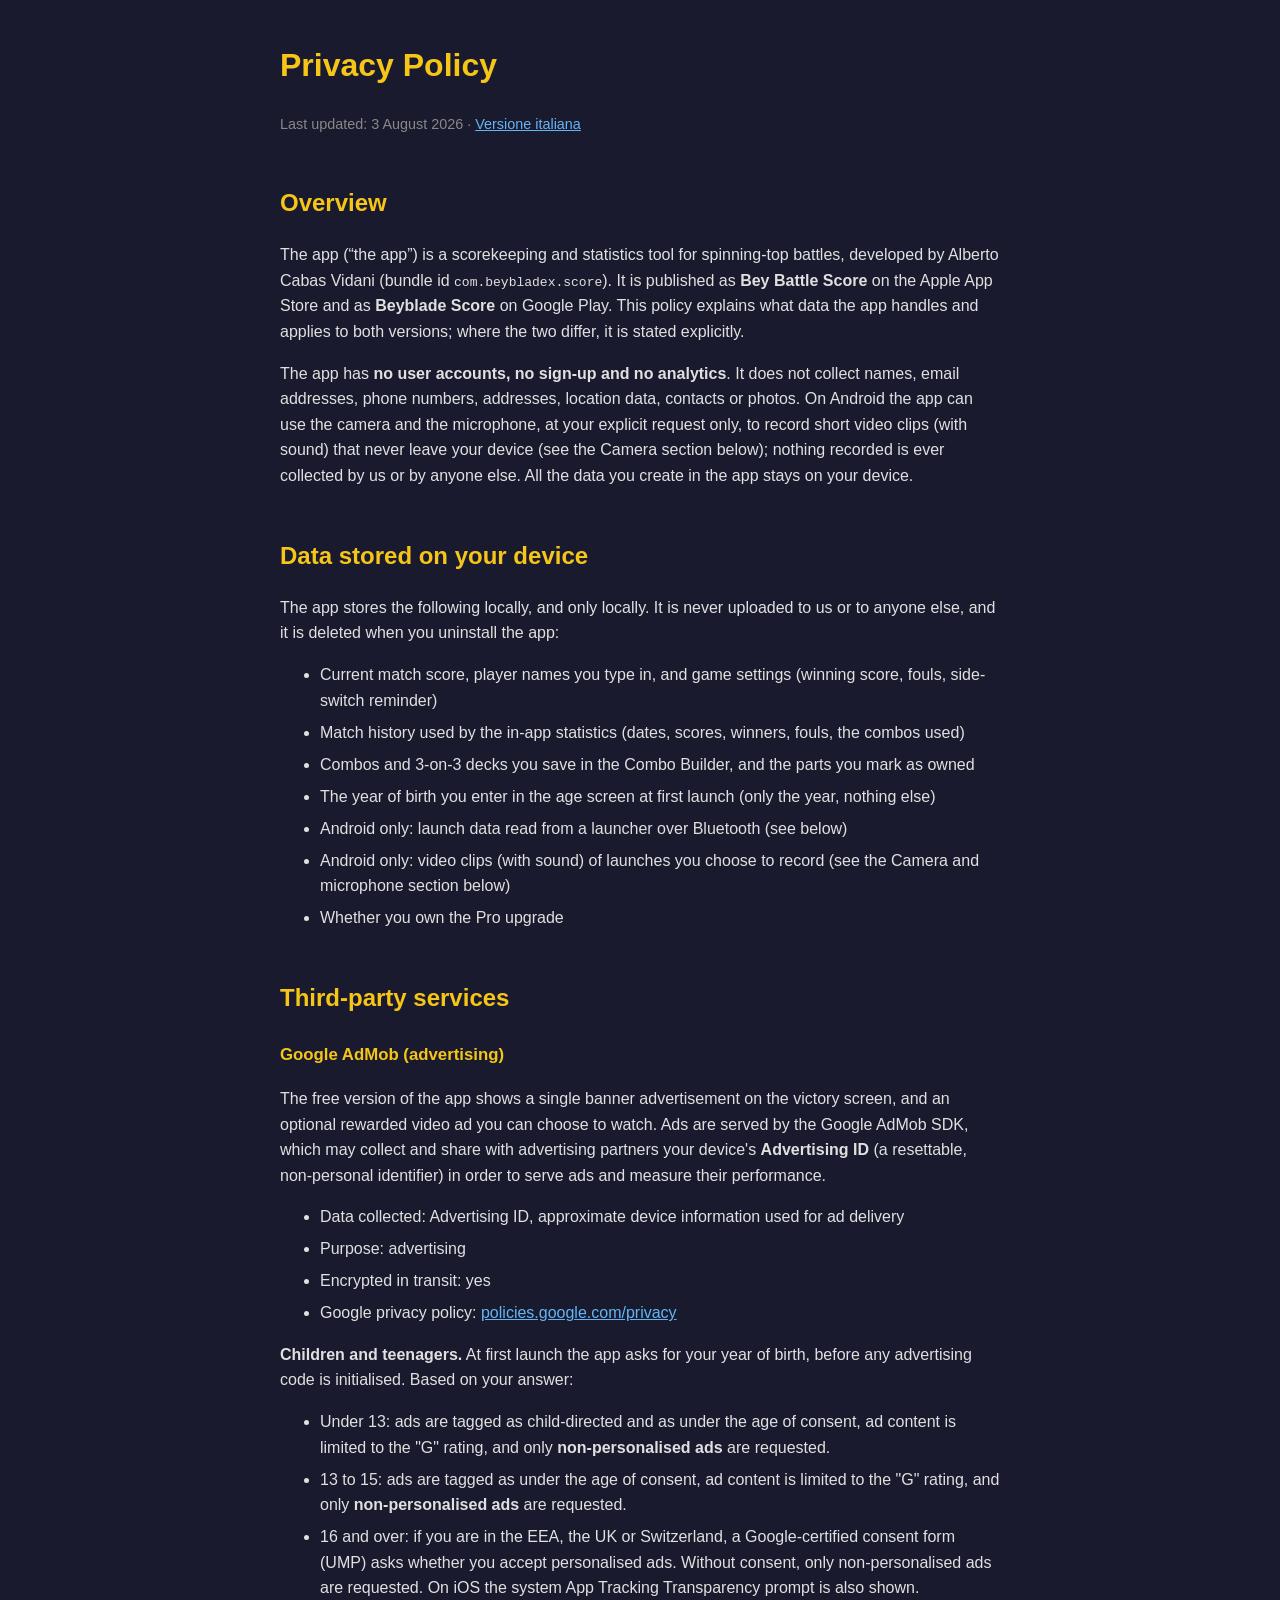
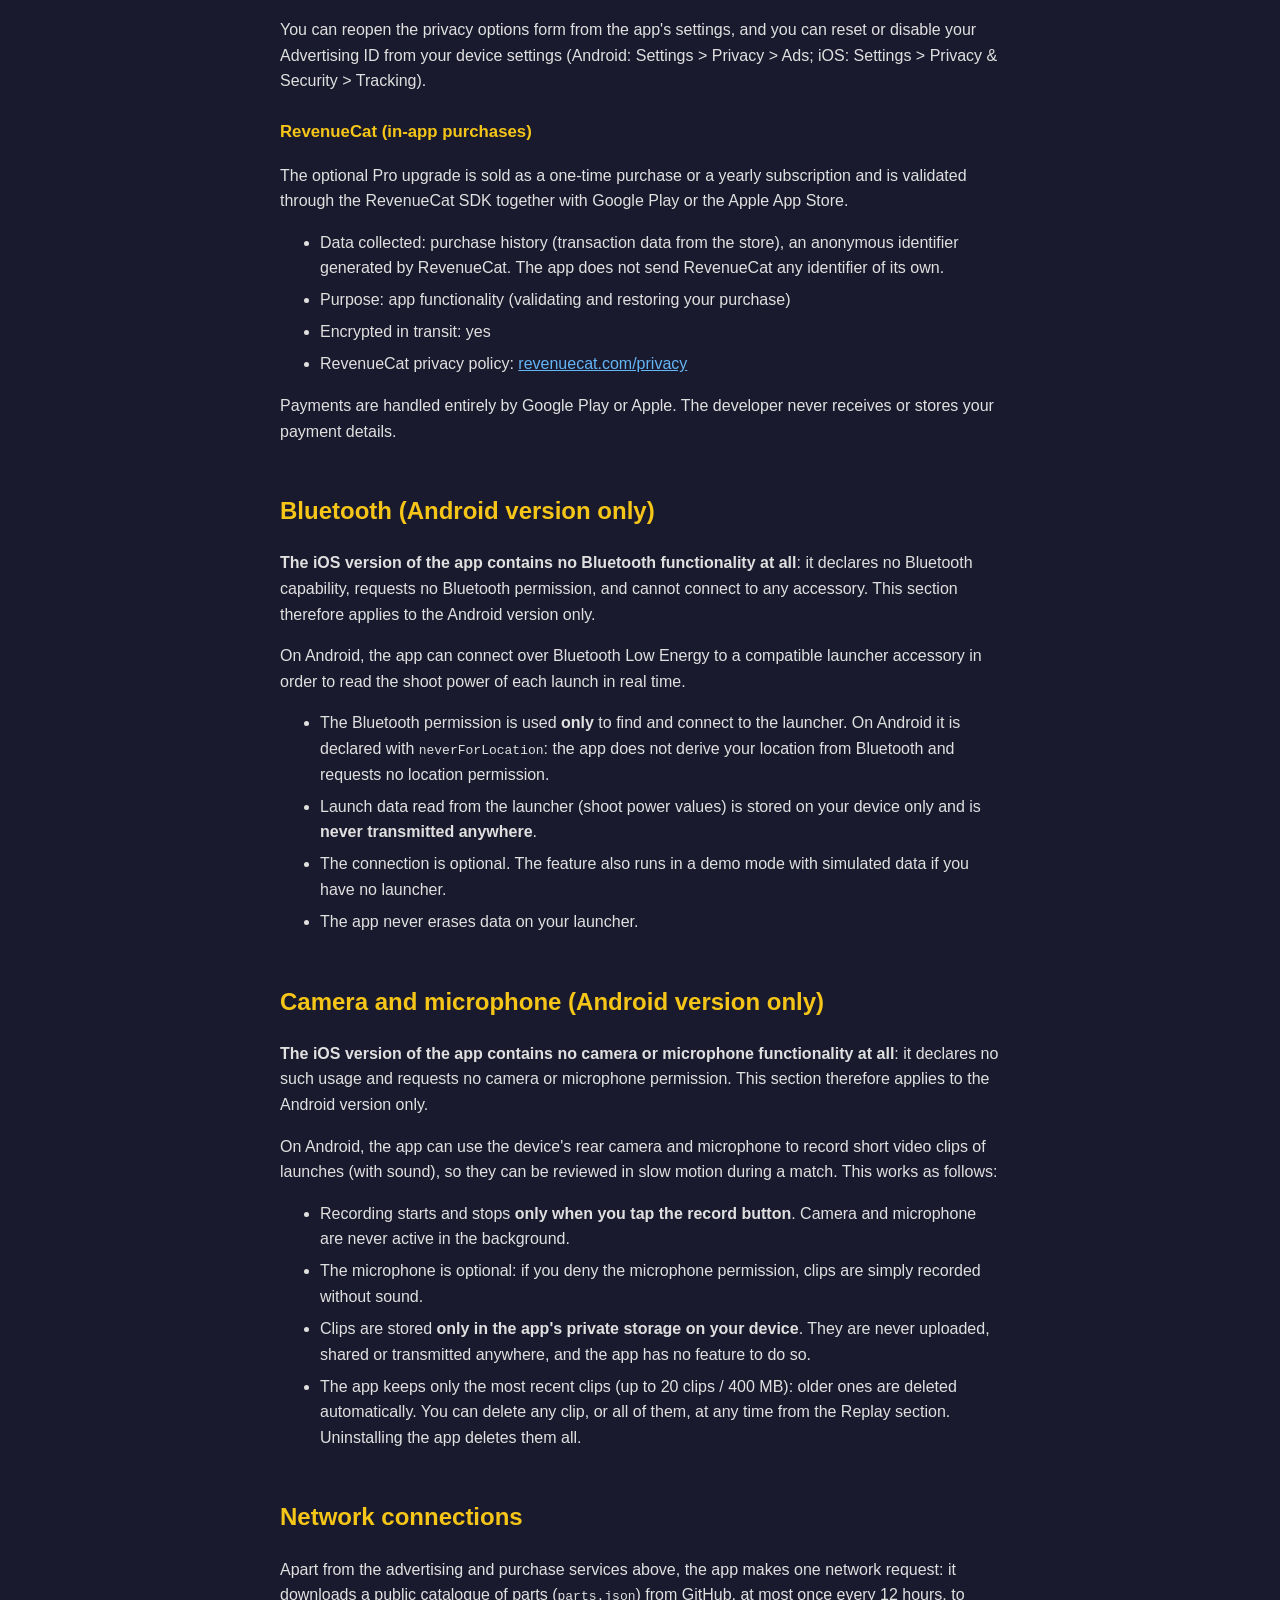
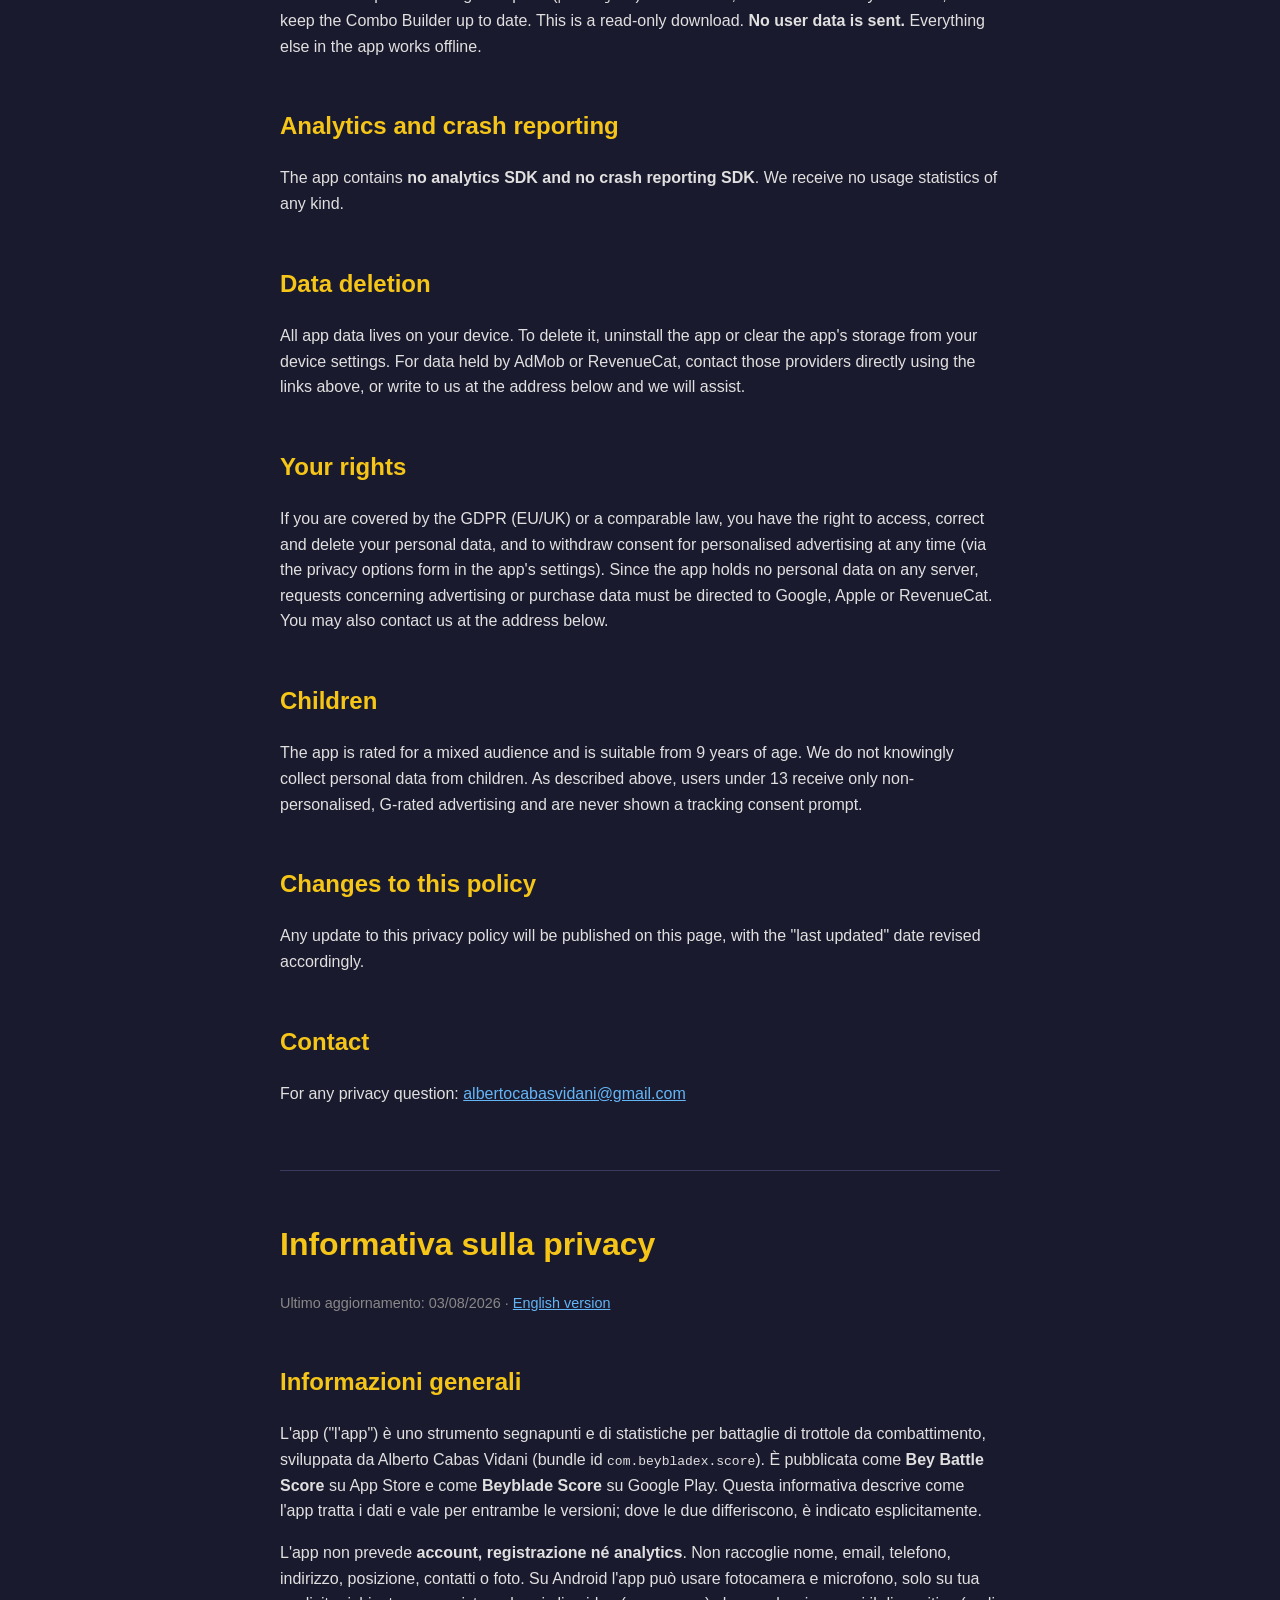
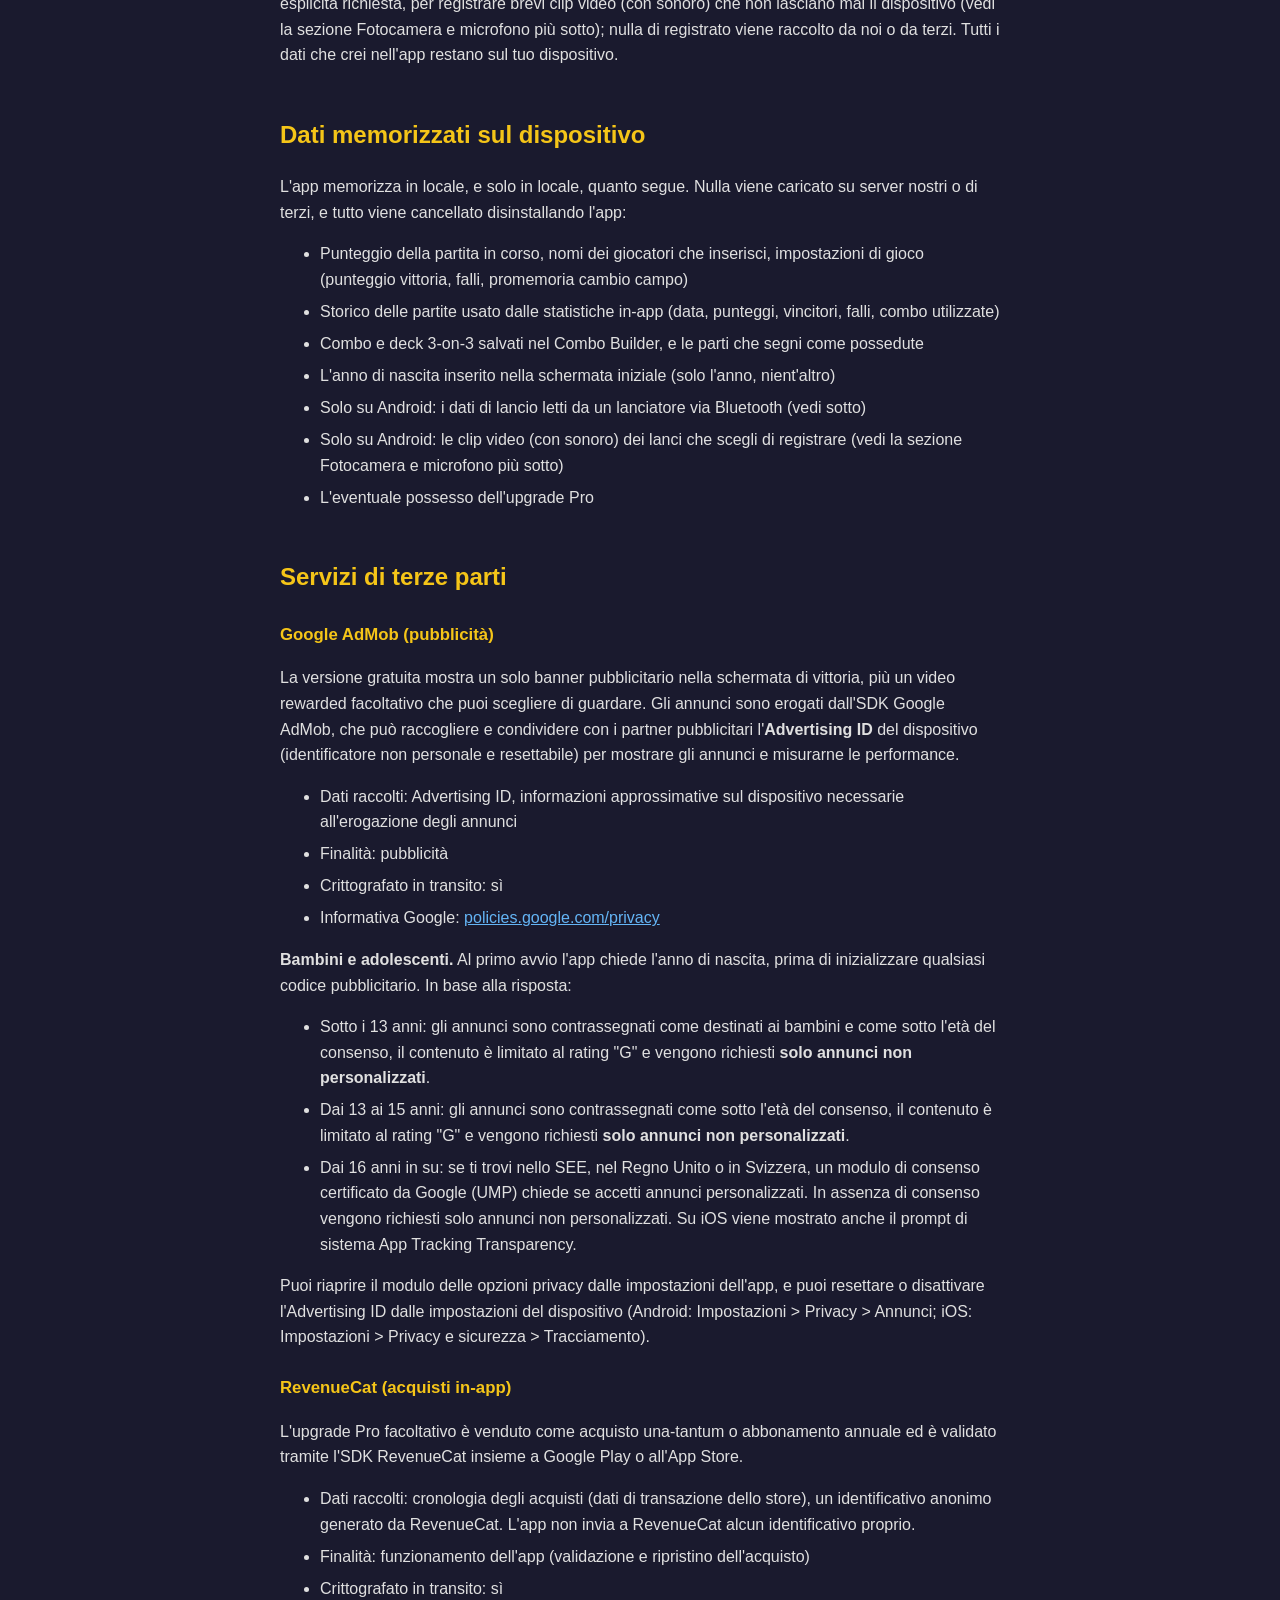
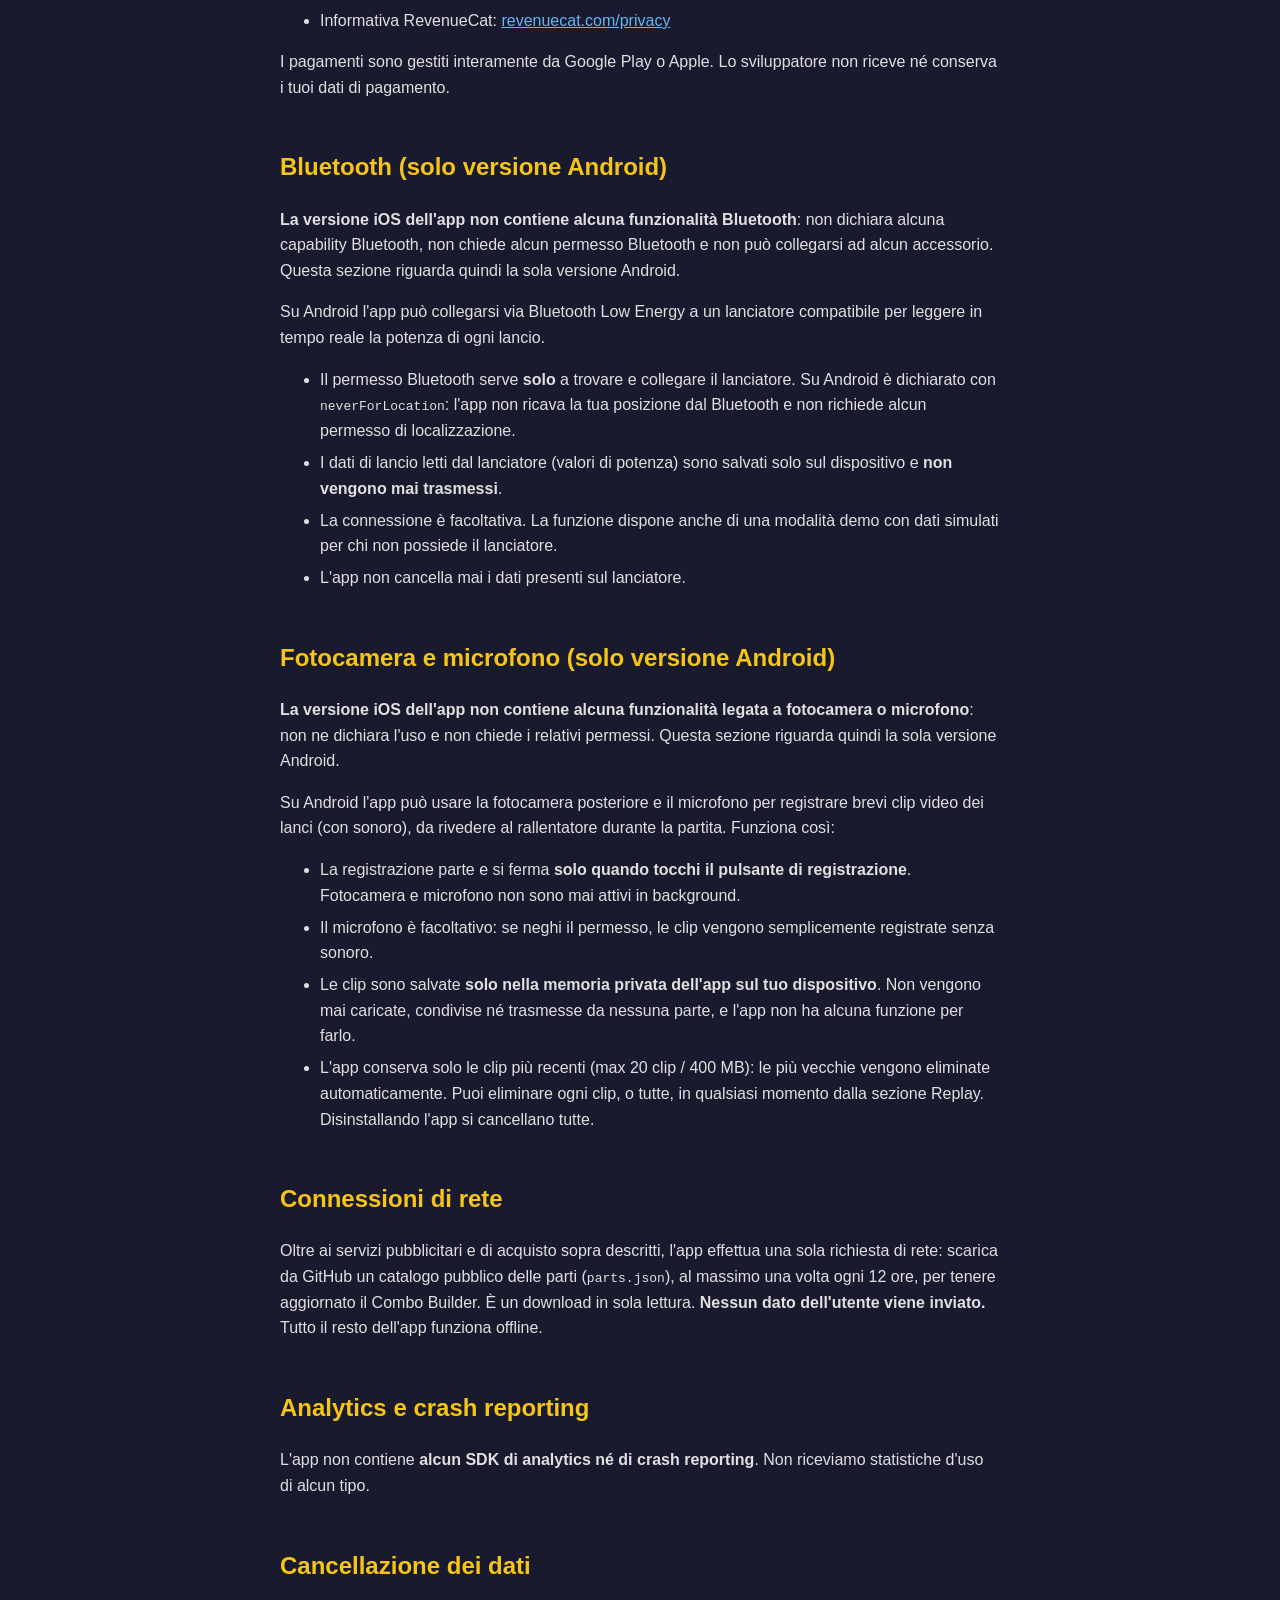
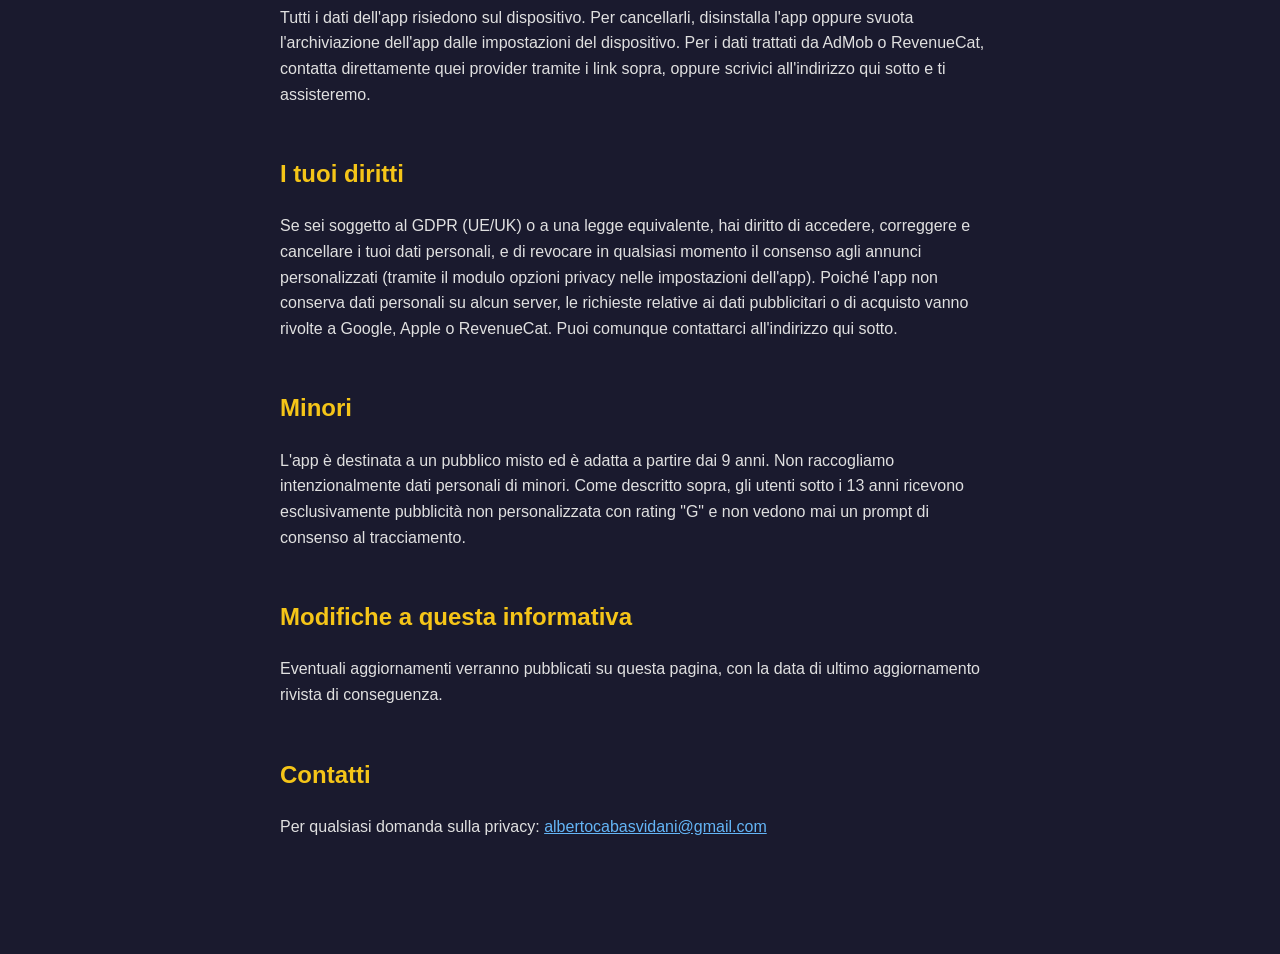
==== beybladex-score/privacy-policy.html @ 41a23cc0 "Privacy policy: le clip del Video Replay includono l'audio (mic facoltativo) Co-Authored-By: Claude " ====
<!DOCTYPE html>
<html lang="en">
<head>
  <meta charset="UTF-8">
  <meta name="viewport" content="width=device-width, initial-scale=1.0">
  <title>Privacy Policy - Bey Battle Score / Beyblade Score</title>
  <style>
    body { font-family: -apple-system, BlinkMacSystemFont, 'Segoe UI', sans-serif; max-width: 720px; margin: 40px auto; padding: 0 20px 60px; color: #e0e0e0; background: #1a1a2e; line-height: 1.6; }
    h1 { color: #f5c518; }
    h2 { color: #f5c518; margin-top: 2em; }
    h3 { color: #f5c518; font-size: 1.05em; margin-top: 1.5em; }
    a { color: #64b5f6; }
    .date { color: #888; font-size: 0.9em; }
    .lang-nav { margin: 1.5em 0 2.5em; font-size: 0.95em; }
    ul li { margin-bottom: 0.4em; }
    hr { border: none; border-top: 1px solid #3a3a5e; margin: 4em 0 3em; }
    table { border-collapse: collapse; width: 100%; margin: 1em 0; }
    th, td { border: 1px solid #3a3a5e; padding: 8px 10px; text-align: left; vertical-align: top; font-size: 0.95em; }
    th { color: #f5c518; }
  </style>
</head>
<body>

<h1 id="en">Privacy Policy</h1>
<p class="date">Last updated: 3 August 2026 &middot; <a href="#it">Versione italiana</a></p>

<h2>Overview</h2>
<p>The app (&ldquo;the app&rdquo;) is a scorekeeping and statistics tool for spinning-top battles, developed by Alberto Cabas Vidani (bundle id <code>com.beybladex.score</code>). It is published as <strong>Bey Battle Score</strong> on the Apple App Store and as <strong>Beyblade Score</strong> on Google Play. This policy explains what data the app handles and applies to both versions; where the two differ, it is stated explicitly.</p>
<p>The app has <strong>no user accounts, no sign-up and no analytics</strong>. It does not collect names, email addresses, phone numbers, addresses, location data, contacts or photos. On Android the app can use the camera and the microphone, at your explicit request only, to record short video clips (with sound) that never leave your device (see the Camera section below); nothing recorded is ever collected by us or by anyone else. All the data you create in the app stays on your device.</p>

<h2>Data stored on your device</h2>
<p>The app stores the following locally, and only locally. It is never uploaded to us or to anyone else, and it is deleted when you uninstall the app:</p>
<ul>
  <li>Current match score, player names you type in, and game settings (winning score, fouls, side-switch reminder)</li>
  <li>Match history used by the in-app statistics (dates, scores, winners, fouls, the combos used)</li>
  <li>Combos and 3-on-3 decks you save in the Combo Builder, and the parts you mark as owned</li>
  <li>The year of birth you enter in the age screen at first launch (only the year, nothing else)</li>
  <li>Android only: launch data read from a launcher over Bluetooth (see below)</li>
  <li>Android only: video clips (with sound) of launches you choose to record (see the Camera and microphone section below)</li>
  <li>Whether you own the Pro upgrade</li>
</ul>

<h2>Third-party services</h2>

<h3>Google AdMob (advertising)</h3>
<p>The free version of the app shows a single banner advertisement on the victory screen, and an optional rewarded video ad you can choose to watch. Ads are served by the Google AdMob SDK, which may collect and share with advertising partners your device's <strong>Advertising ID</strong> (a resettable, non-personal identifier) in order to serve ads and measure their performance.</p>
<ul>
  <li>Data collected: Advertising ID, approximate device information used for ad delivery</li>
  <li>Purpose: advertising</li>
  <li>Encrypted in transit: yes</li>
  <li>Google privacy policy: <a href="https://policies.google.com/privacy">policies.google.com/privacy</a></li>
</ul>
<p><strong>Children and teenagers.</strong> At first launch the app asks for your year of birth, before any advertising code is initialised. Based on your answer:</p>
<ul>
  <li>Under 13: ads are tagged as child-directed and as under the age of consent, ad content is limited to the "G" rating, and only <strong>non-personalised ads</strong> are requested.</li>
  <li>13 to 15: ads are tagged as under the age of consent, ad content is limited to the "G" rating, and only <strong>non-personalised ads</strong> are requested.</li>
  <li>16 and over: if you are in the EEA, the UK or Switzerland, a Google-certified consent form (UMP) asks whether you accept personalised ads. Without consent, only non-personalised ads are requested. On iOS the system App Tracking Transparency prompt is also shown.</li>
</ul>
<p>You can reopen the privacy options form from the app's settings, and you can reset or disable your Advertising ID from your device settings (Android: Settings &gt; Privacy &gt; Ads; iOS: Settings &gt; Privacy &amp; Security &gt; Tracking).</p>

<h3>RevenueCat (in-app purchases)</h3>
<p>The optional Pro upgrade is sold as a one-time purchase or a yearly subscription and is validated through the RevenueCat SDK together with Google Play or the Apple App Store.</p>
<ul>
  <li>Data collected: purchase history (transaction data from the store), an anonymous identifier generated by RevenueCat. The app does not send RevenueCat any identifier of its own.</li>
  <li>Purpose: app functionality (validating and restoring your purchase)</li>
  <li>Encrypted in transit: yes</li>
  <li>RevenueCat privacy policy: <a href="https://www.revenuecat.com/privacy">revenuecat.com/privacy</a></li>
</ul>
<p>Payments are handled entirely by Google Play or Apple. The developer never receives or stores your payment details.</p>

<h2>Bluetooth (Android version only)</h2>
<p><strong>The iOS version of the app contains no Bluetooth functionality at all</strong>: it declares no Bluetooth capability, requests no Bluetooth permission, and cannot connect to any accessory. This section therefore applies to the Android version only.</p>
<p>On Android, the app can connect over Bluetooth Low Energy to a compatible launcher accessory in order to read the shoot power of each launch in real time.</p>
<ul>
  <li>The Bluetooth permission is used <strong>only</strong> to find and connect to the launcher. On Android it is declared with <code>neverForLocation</code>: the app does not derive your location from Bluetooth and requests no location permission.</li>
  <li>Launch data read from the launcher (shoot power values) is stored on your device only and is <strong>never transmitted anywhere</strong>.</li>
  <li>The connection is optional. The feature also runs in a demo mode with simulated data if you have no launcher.</li>
  <li>The app never erases data on your launcher.</li>
</ul>

<h2>Camera and microphone (Android version only)</h2>
<p><strong>The iOS version of the app contains no camera or microphone functionality at all</strong>: it declares no such usage and requests no camera or microphone permission. This section therefore applies to the Android version only.</p>
<p>On Android, the app can use the device's rear camera and microphone to record short video clips of launches (with sound), so they can be reviewed in slow motion during a match. This works as follows:</p>
<ul>
  <li>Recording starts and stops <strong>only when you tap the record button</strong>. Camera and microphone are never active in the background.</li>
  <li>The microphone is optional: if you deny the microphone permission, clips are simply recorded without sound.</li>
  <li>Clips are stored <strong>only in the app's private storage on your device</strong>. They are never uploaded, shared or transmitted anywhere, and the app has no feature to do so.</li>
  <li>The app keeps only the most recent clips (up to 20 clips / 400 MB): older ones are deleted automatically. You can delete any clip, or all of them, at any time from the Replay section. Uninstalling the app deletes them all.</li>
</ul>

<h2>Network connections</h2>
<p>Apart from the advertising and purchase services above, the app makes one network request: it downloads a public catalogue of parts (<code>parts.json</code>) from GitHub, at most once every 12 hours, to keep the Combo Builder up to date. This is a read-only download. <strong>No user data is sent.</strong> Everything else in the app works offline.</p>

<h2>Analytics and crash reporting</h2>
<p>The app contains <strong>no analytics SDK and no crash reporting SDK</strong>. We receive no usage statistics of any kind.</p>

<h2>Data deletion</h2>
<p>All app data lives on your device. To delete it, uninstall the app or clear the app's storage from your device settings. For data held by AdMob or RevenueCat, contact those providers directly using the links above, or write to us at the address below and we will assist.</p>

<h2>Your rights</h2>
<p>If you are covered by the GDPR (EU/UK) or a comparable law, you have the right to access, correct and delete your personal data, and to withdraw consent for personalised advertising at any time (via the privacy options form in the app's settings). Since the app holds no personal data on any server, requests concerning advertising or purchase data must be directed to Google, Apple or RevenueCat. You may also contact us at the address below.</p>

<h2>Children</h2>
<p>The app is rated for a mixed audience and is suitable from 9 years of age. We do not knowingly collect personal data from children. As described above, users under 13 receive only non-personalised, G-rated advertising and are never shown a tracking consent prompt.</p>

<h2>Changes to this policy</h2>
<p>Any update to this privacy policy will be published on this page, with the "last updated" date revised accordingly.</p>

<h2>Contact</h2>
<p>For any privacy question: <a href="mailto:albertocabasvidani@gmail.com">albertocabasvidani@gmail.com</a></p>

<hr>

<h1 id="it">Informativa sulla privacy</h1>
<p class="date">Ultimo aggiornamento: 03/08/2026 &middot; <a href="#en">English version</a></p>

<h2>Informazioni generali</h2>
<p>L'app ("l'app") è uno strumento segnapunti e di statistiche per battaglie di trottole da combattimento, sviluppata da Alberto Cabas Vidani (bundle id <code>com.beybladex.score</code>). È pubblicata come <strong>Bey Battle Score</strong> su App Store e come <strong>Beyblade Score</strong> su Google Play. Questa informativa descrive come l'app tratta i dati e vale per entrambe le versioni; dove le due differiscono, è indicato esplicitamente.</p>
<p>L'app non prevede <strong>account, registrazione né analytics</strong>. Non raccoglie nome, email, telefono, indirizzo, posizione, contatti o foto. Su Android l'app può usare fotocamera e microfono, solo su tua esplicita richiesta, per registrare brevi clip video (con sonoro) che non lasciano mai il dispositivo (vedi la sezione Fotocamera e microfono più sotto); nulla di registrato viene raccolto da noi o da terzi. Tutti i dati che crei nell'app restano sul tuo dispositivo.</p>

<h2>Dati memorizzati sul dispositivo</h2>
<p>L'app memorizza in locale, e solo in locale, quanto segue. Nulla viene caricato su server nostri o di terzi, e tutto viene cancellato disinstallando l'app:</p>
<ul>
  <li>Punteggio della partita in corso, nomi dei giocatori che inserisci, impostazioni di gioco (punteggio vittoria, falli, promemoria cambio campo)</li>
  <li>Storico delle partite usato dalle statistiche in-app (data, punteggi, vincitori, falli, combo utilizzate)</li>
  <li>Combo e deck 3-on-3 salvati nel Combo Builder, e le parti che segni come possedute</li>
  <li>L'anno di nascita inserito nella schermata iniziale (solo l'anno, nient'altro)</li>
  <li>Solo su Android: i dati di lancio letti da un lanciatore via Bluetooth (vedi sotto)</li>
  <li>Solo su Android: le clip video (con sonoro) dei lanci che scegli di registrare (vedi la sezione Fotocamera e microfono più sotto)</li>
  <li>L'eventuale possesso dell'upgrade Pro</li>
</ul>

<h2>Servizi di terze parti</h2>

<h3>Google AdMob (pubblicità)</h3>
<p>La versione gratuita mostra un solo banner pubblicitario nella schermata di vittoria, più un video rewarded facoltativo che puoi scegliere di guardare. Gli annunci sono erogati dall'SDK Google AdMob, che può raccogliere e condividere con i partner pubblicitari l'<strong>Advertising ID</strong> del dispositivo (identificatore non personale e resettabile) per mostrare gli annunci e misurarne le performance.</p>
<ul>
  <li>Dati raccolti: Advertising ID, informazioni approssimative sul dispositivo necessarie all'erogazione degli annunci</li>
  <li>Finalità: pubblicità</li>
  <li>Crittografato in transito: sì</li>
  <li>Informativa Google: <a href="https://policies.google.com/privacy">policies.google.com/privacy</a></li>
</ul>
<p><strong>Bambini e adolescenti.</strong> Al primo avvio l'app chiede l'anno di nascita, prima di inizializzare qualsiasi codice pubblicitario. In base alla risposta:</p>
<ul>
  <li>Sotto i 13 anni: gli annunci sono contrassegnati come destinati ai bambini e come sotto l'età del consenso, il contenuto è limitato al rating "G" e vengono richiesti <strong>solo annunci non personalizzati</strong>.</li>
  <li>Dai 13 ai 15 anni: gli annunci sono contrassegnati come sotto l'età del consenso, il contenuto è limitato al rating "G" e vengono richiesti <strong>solo annunci non personalizzati</strong>.</li>
  <li>Dai 16 anni in su: se ti trovi nello SEE, nel Regno Unito o in Svizzera, un modulo di consenso certificato da Google (UMP) chiede se accetti annunci personalizzati. In assenza di consenso vengono richiesti solo annunci non personalizzati. Su iOS viene mostrato anche il prompt di sistema App Tracking Transparency.</li>
</ul>
<p>Puoi riaprire il modulo delle opzioni privacy dalle impostazioni dell'app, e puoi resettare o disattivare l'Advertising ID dalle impostazioni del dispositivo (Android: Impostazioni &gt; Privacy &gt; Annunci; iOS: Impostazioni &gt; Privacy e sicurezza &gt; Tracciamento).</p>

<h3>RevenueCat (acquisti in-app)</h3>
<p>L'upgrade Pro facoltativo è venduto come acquisto una-tantum o abbonamento annuale ed è validato tramite l'SDK RevenueCat insieme a Google Play o all'App Store.</p>
<ul>
  <li>Dati raccolti: cronologia degli acquisti (dati di transazione dello store), un identificativo anonimo generato da RevenueCat. L'app non invia a RevenueCat alcun identificativo proprio.</li>
  <li>Finalità: funzionamento dell'app (validazione e ripristino dell'acquisto)</li>
  <li>Crittografato in transito: sì</li>
  <li>Informativa RevenueCat: <a href="https://www.revenuecat.com/privacy">revenuecat.com/privacy</a></li>
</ul>
<p>I pagamenti sono gestiti interamente da Google Play o Apple. Lo sviluppatore non riceve né conserva i tuoi dati di pagamento.</p>

<h2>Bluetooth (solo versione Android)</h2>
<p><strong>La versione iOS dell'app non contiene alcuna funzionalità Bluetooth</strong>: non dichiara alcuna capability Bluetooth, non chiede alcun permesso Bluetooth e non può collegarsi ad alcun accessorio. Questa sezione riguarda quindi la sola versione Android.</p>
<p>Su Android l'app può collegarsi via Bluetooth Low Energy a un lanciatore compatibile per leggere in tempo reale la potenza di ogni lancio.</p>
<ul>
  <li>Il permesso Bluetooth serve <strong>solo</strong> a trovare e collegare il lanciatore. Su Android è dichiarato con <code>neverForLocation</code>: l'app non ricava la tua posizione dal Bluetooth e non richiede alcun permesso di localizzazione.</li>
  <li>I dati di lancio letti dal lanciatore (valori di potenza) sono salvati solo sul dispositivo e <strong>non vengono mai trasmessi</strong>.</li>
  <li>La connessione è facoltativa. La funzione dispone anche di una modalità demo con dati simulati per chi non possiede il lanciatore.</li>
  <li>L'app non cancella mai i dati presenti sul lanciatore.</li>
</ul>

<h2>Fotocamera e microfono (solo versione Android)</h2>
<p><strong>La versione iOS dell'app non contiene alcuna funzionalità legata a fotocamera o microfono</strong>: non ne dichiara l'uso e non chiede i relativi permessi. Questa sezione riguarda quindi la sola versione Android.</p>
<p>Su Android l'app può usare la fotocamera posteriore e il microfono per registrare brevi clip video dei lanci (con sonoro), da rivedere al rallentatore durante la partita. Funziona così:</p>
<ul>
  <li>La registrazione parte e si ferma <strong>solo quando tocchi il pulsante di registrazione</strong>. Fotocamera e microfono non sono mai attivi in background.</li>
  <li>Il microfono è facoltativo: se neghi il permesso, le clip vengono semplicemente registrate senza sonoro.</li>
  <li>Le clip sono salvate <strong>solo nella memoria privata dell'app sul tuo dispositivo</strong>. Non vengono mai caricate, condivise né trasmesse da nessuna parte, e l'app non ha alcuna funzione per farlo.</li>
  <li>L'app conserva solo le clip più recenti (max 20 clip / 400 MB): le più vecchie vengono eliminate automaticamente. Puoi eliminare ogni clip, o tutte, in qualsiasi momento dalla sezione Replay. Disinstallando l'app si cancellano tutte.</li>
</ul>

<h2>Connessioni di rete</h2>
<p>Oltre ai servizi pubblicitari e di acquisto sopra descritti, l'app effettua una sola richiesta di rete: scarica da GitHub un catalogo pubblico delle parti (<code>parts.json</code>), al massimo una volta ogni 12 ore, per tenere aggiornato il Combo Builder. È un download in sola lettura. <strong>Nessun dato dell'utente viene inviato.</strong> Tutto il resto dell'app funziona offline.</p>

<h2>Analytics e crash reporting</h2>
<p>L'app non contiene <strong>alcun SDK di analytics né di crash reporting</strong>. Non riceviamo statistiche d'uso di alcun tipo.</p>

<h2>Cancellazione dei dati</h2>
<p>Tutti i dati dell'app risiedono sul dispositivo. Per cancellarli, disinstalla l'app oppure svuota l'archiviazione dell'app dalle impostazioni del dispositivo. Per i dati trattati da AdMob o RevenueCat, contatta direttamente quei provider tramite i link sopra, oppure scrivici all'indirizzo qui sotto e ti assisteremo.</p>

<h2>I tuoi diritti</h2>
<p>Se sei soggetto al GDPR (UE/UK) o a una legge equivalente, hai diritto di accedere, correggere e cancellare i tuoi dati personali, e di revocare in qualsiasi momento il consenso agli annunci personalizzati (tramite il modulo opzioni privacy nelle impostazioni dell'app). Poiché l'app non conserva dati personali su alcun server, le richieste relative ai dati pubblicitari o di acquisto vanno rivolte a Google, Apple o RevenueCat. Puoi comunque contattarci all'indirizzo qui sotto.</p>

<h2>Minori</h2>
<p>L'app è destinata a un pubblico misto ed è adatta a partire dai 9 anni. Non raccogliamo intenzionalmente dati personali di minori. Come descritto sopra, gli utenti sotto i 13 anni ricevono esclusivamente pubblicità non personalizzata con rating "G" e non vedono mai un prompt di consenso al tracciamento.</p>

<h2>Modifiche a questa informativa</h2>
<p>Eventuali aggiornamenti verranno pubblicati su questa pagina, con la data di ultimo aggiornamento rivista di conseguenza.</p>

<h2>Contatti</h2>
<p>Per qualsiasi domanda sulla privacy: <a href="mailto:albertocabasvidani@gmail.com">albertocabasvidani@gmail.com</a></p>

</body>
</html>
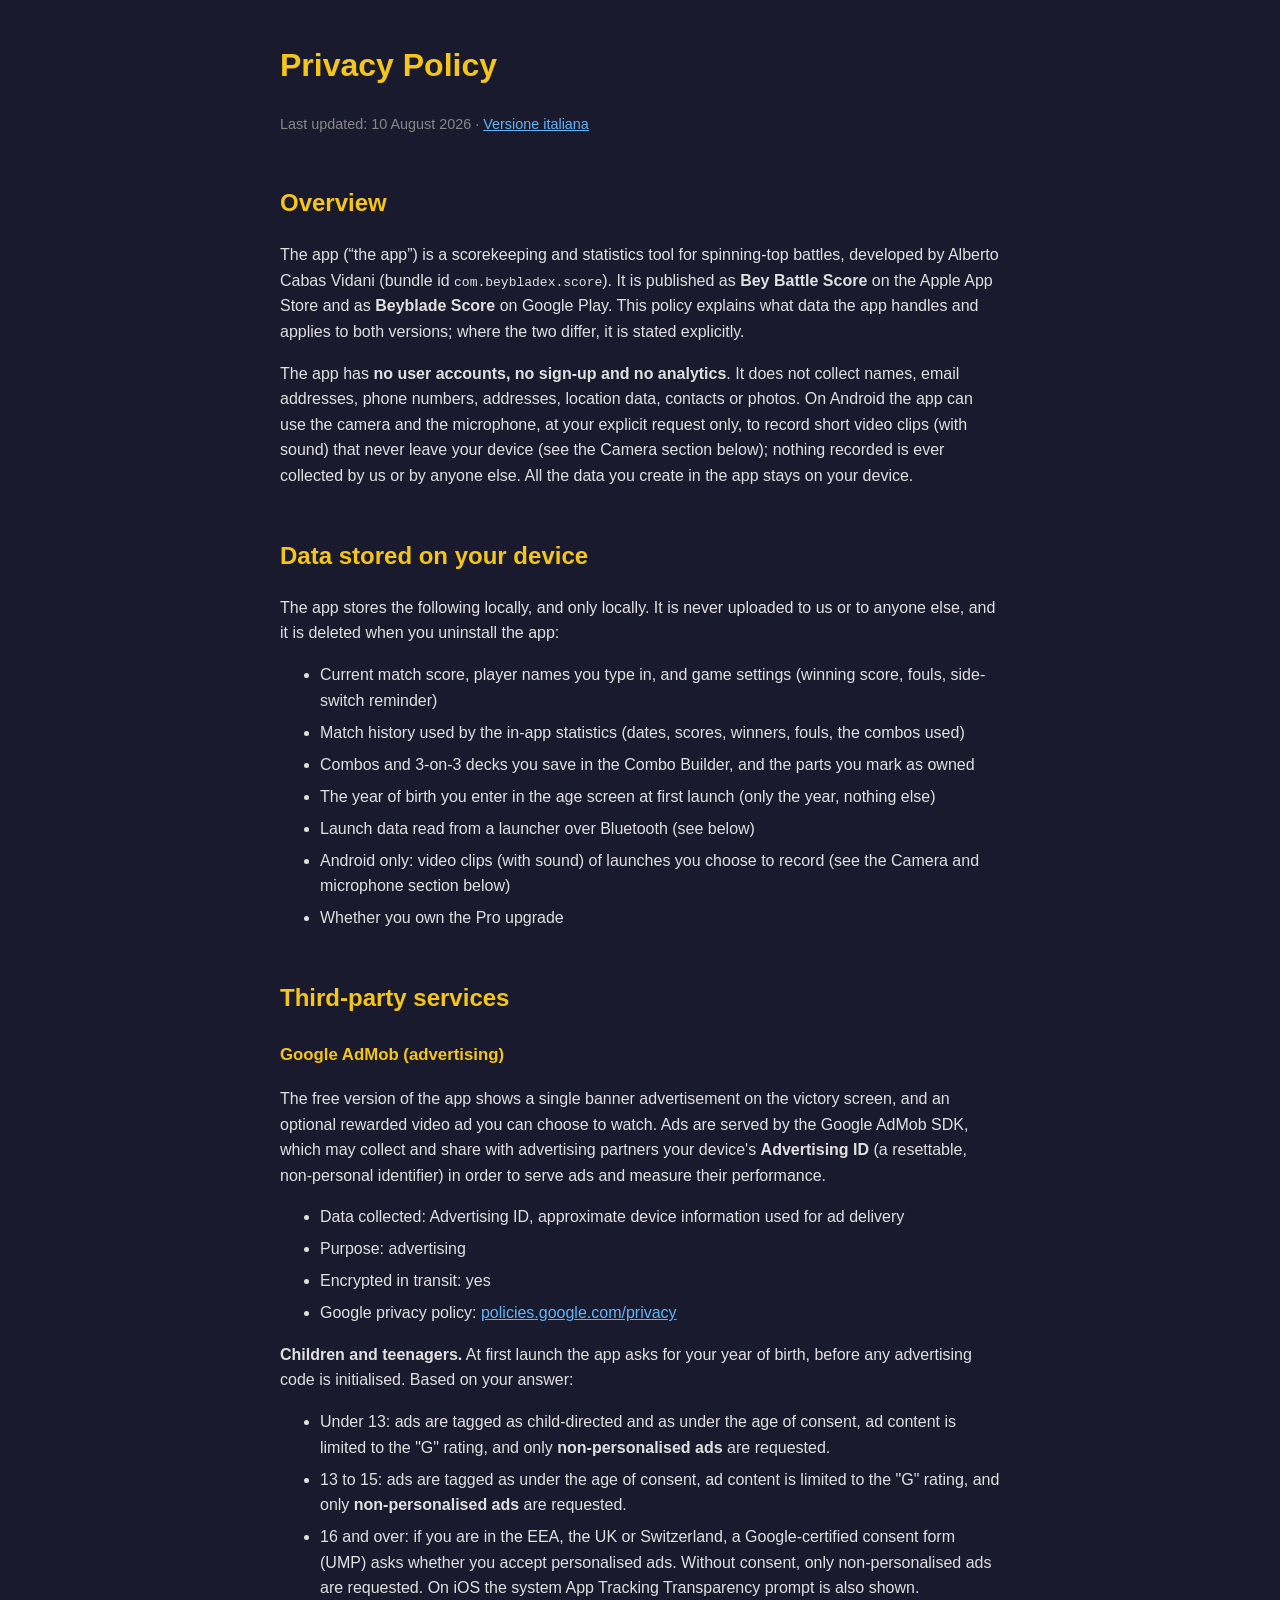
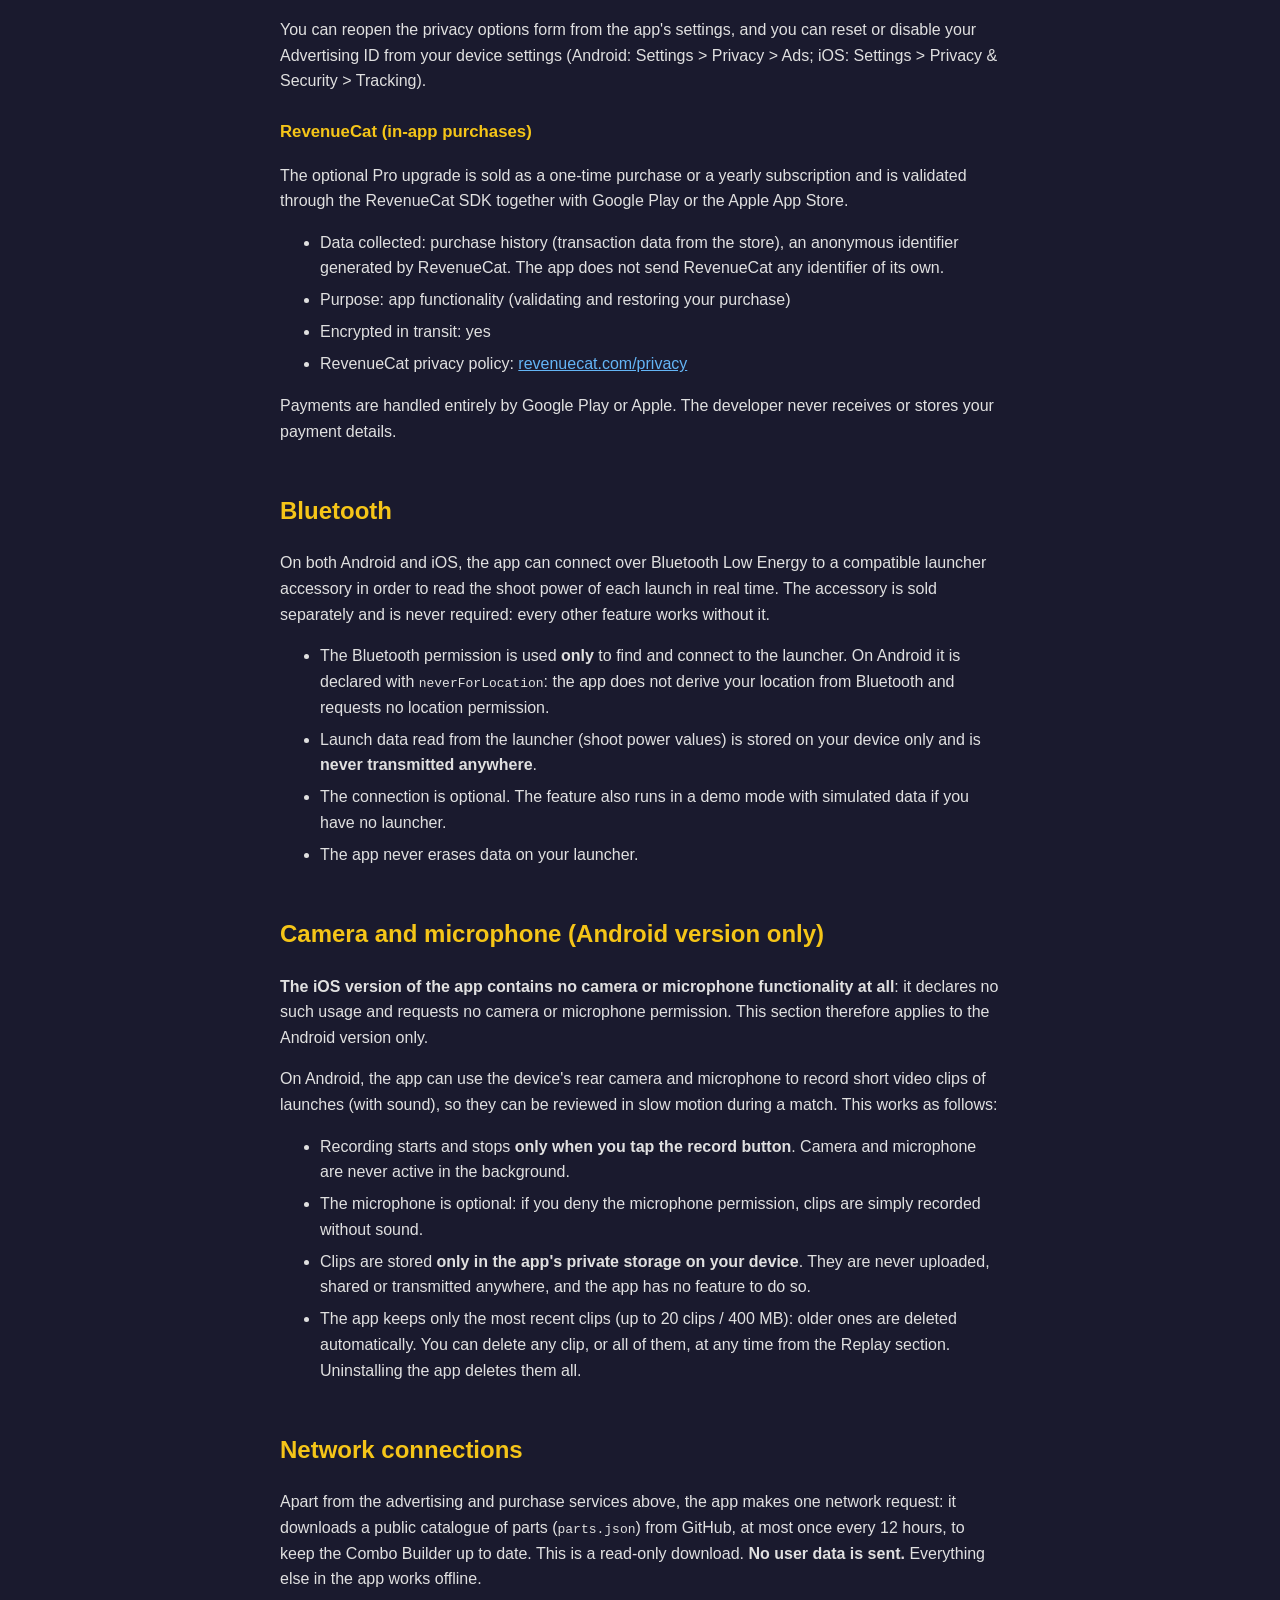
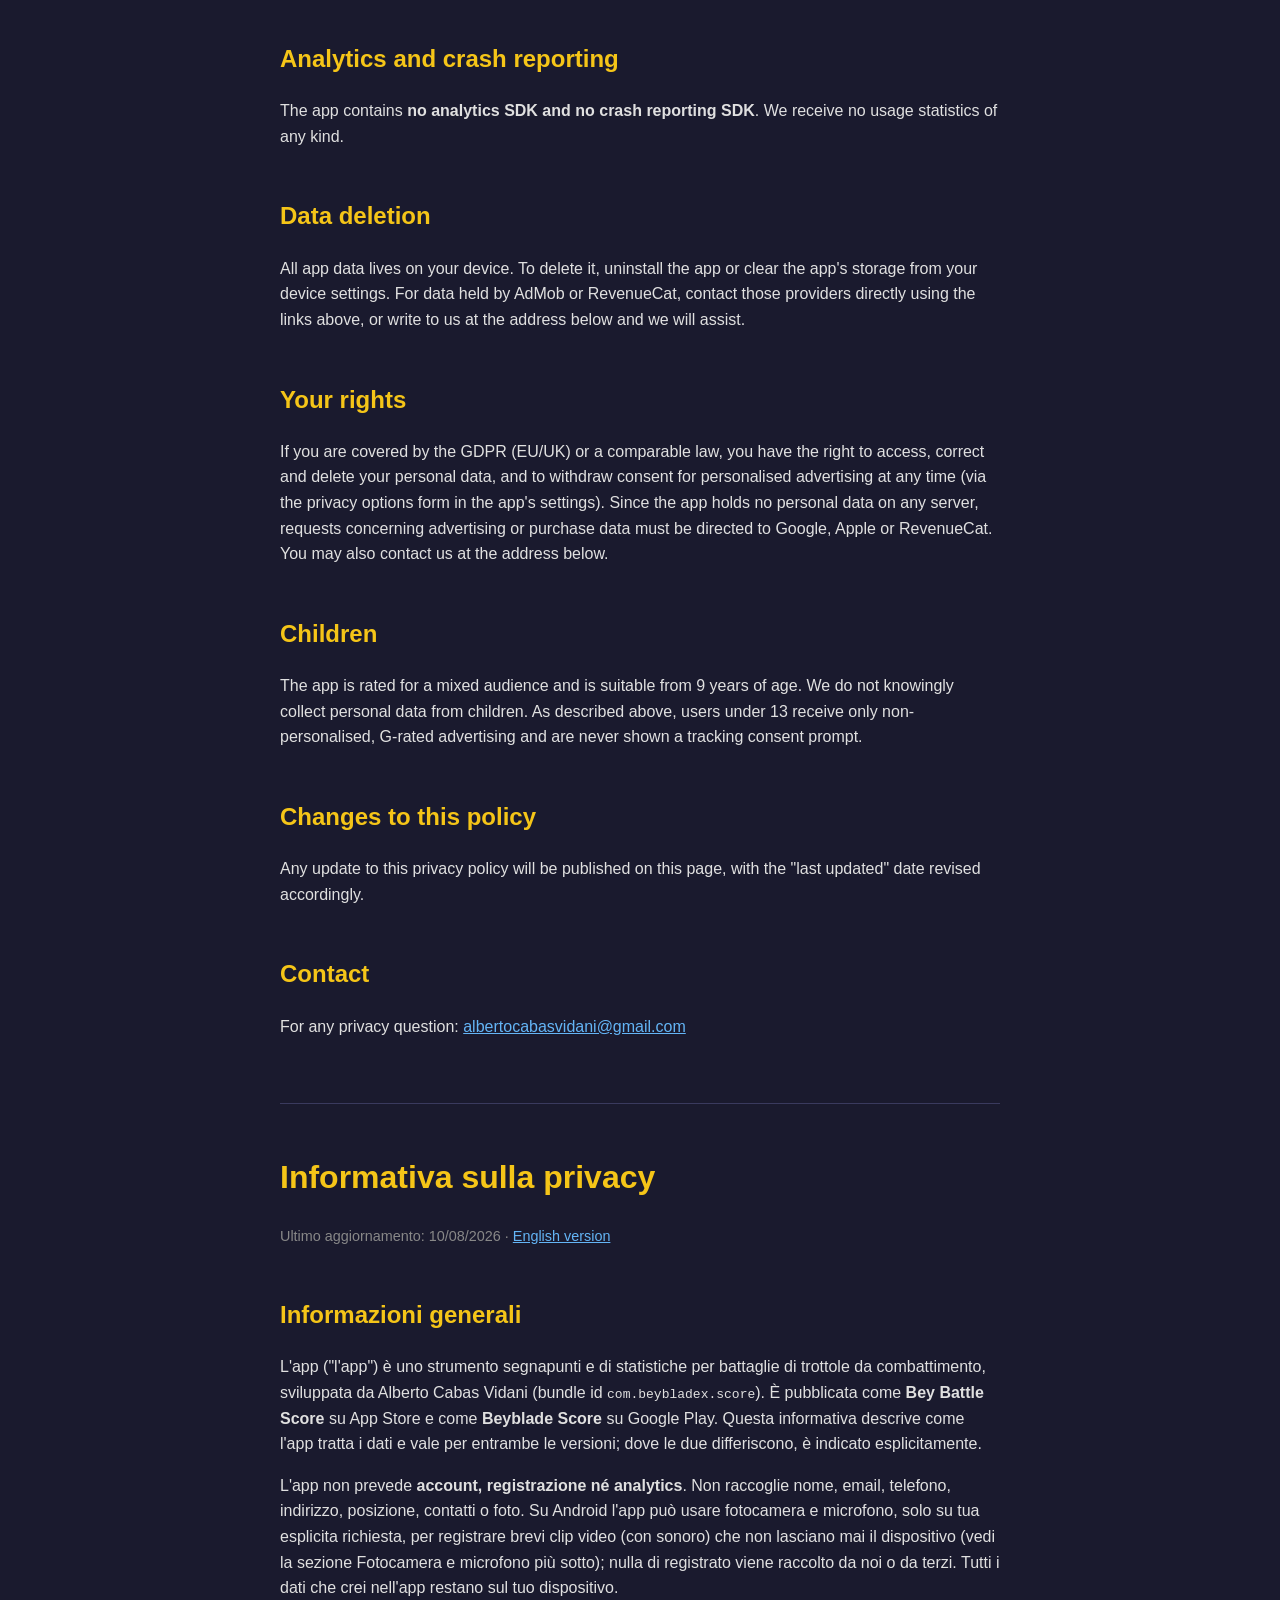
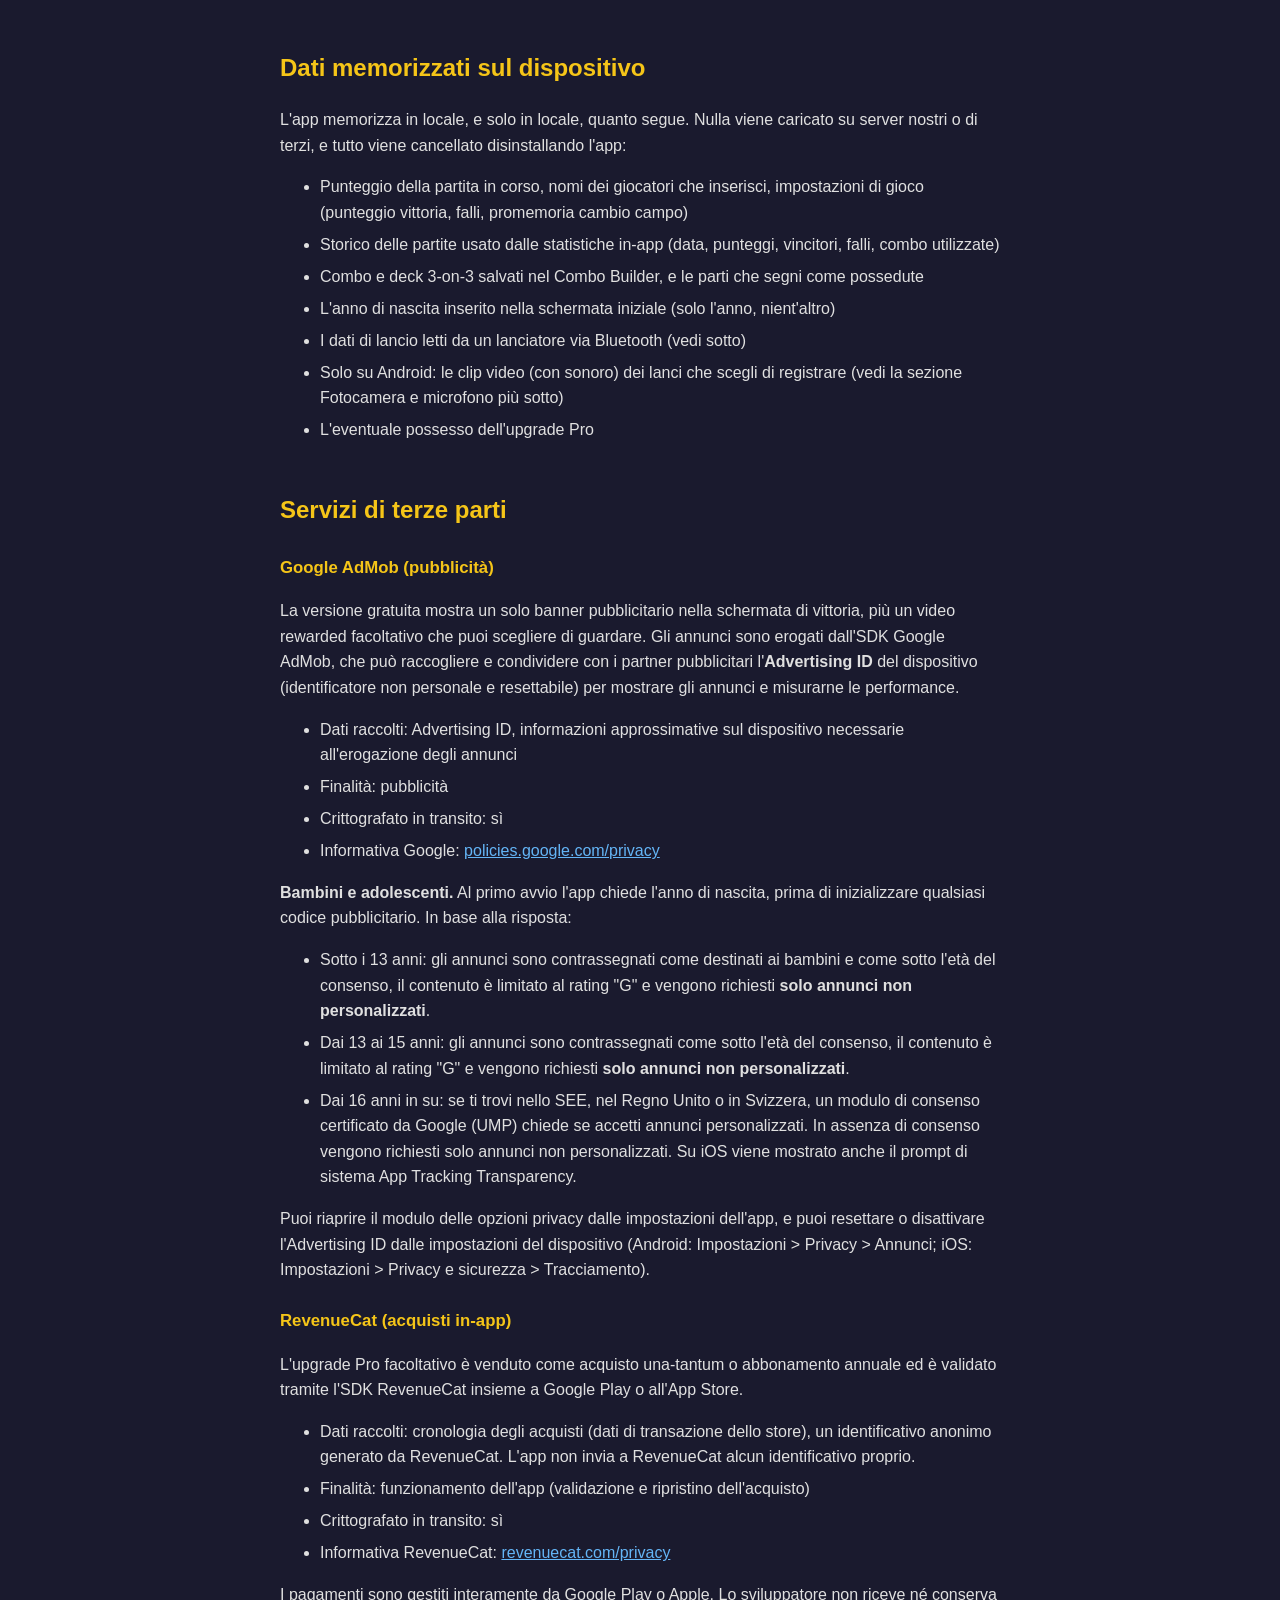
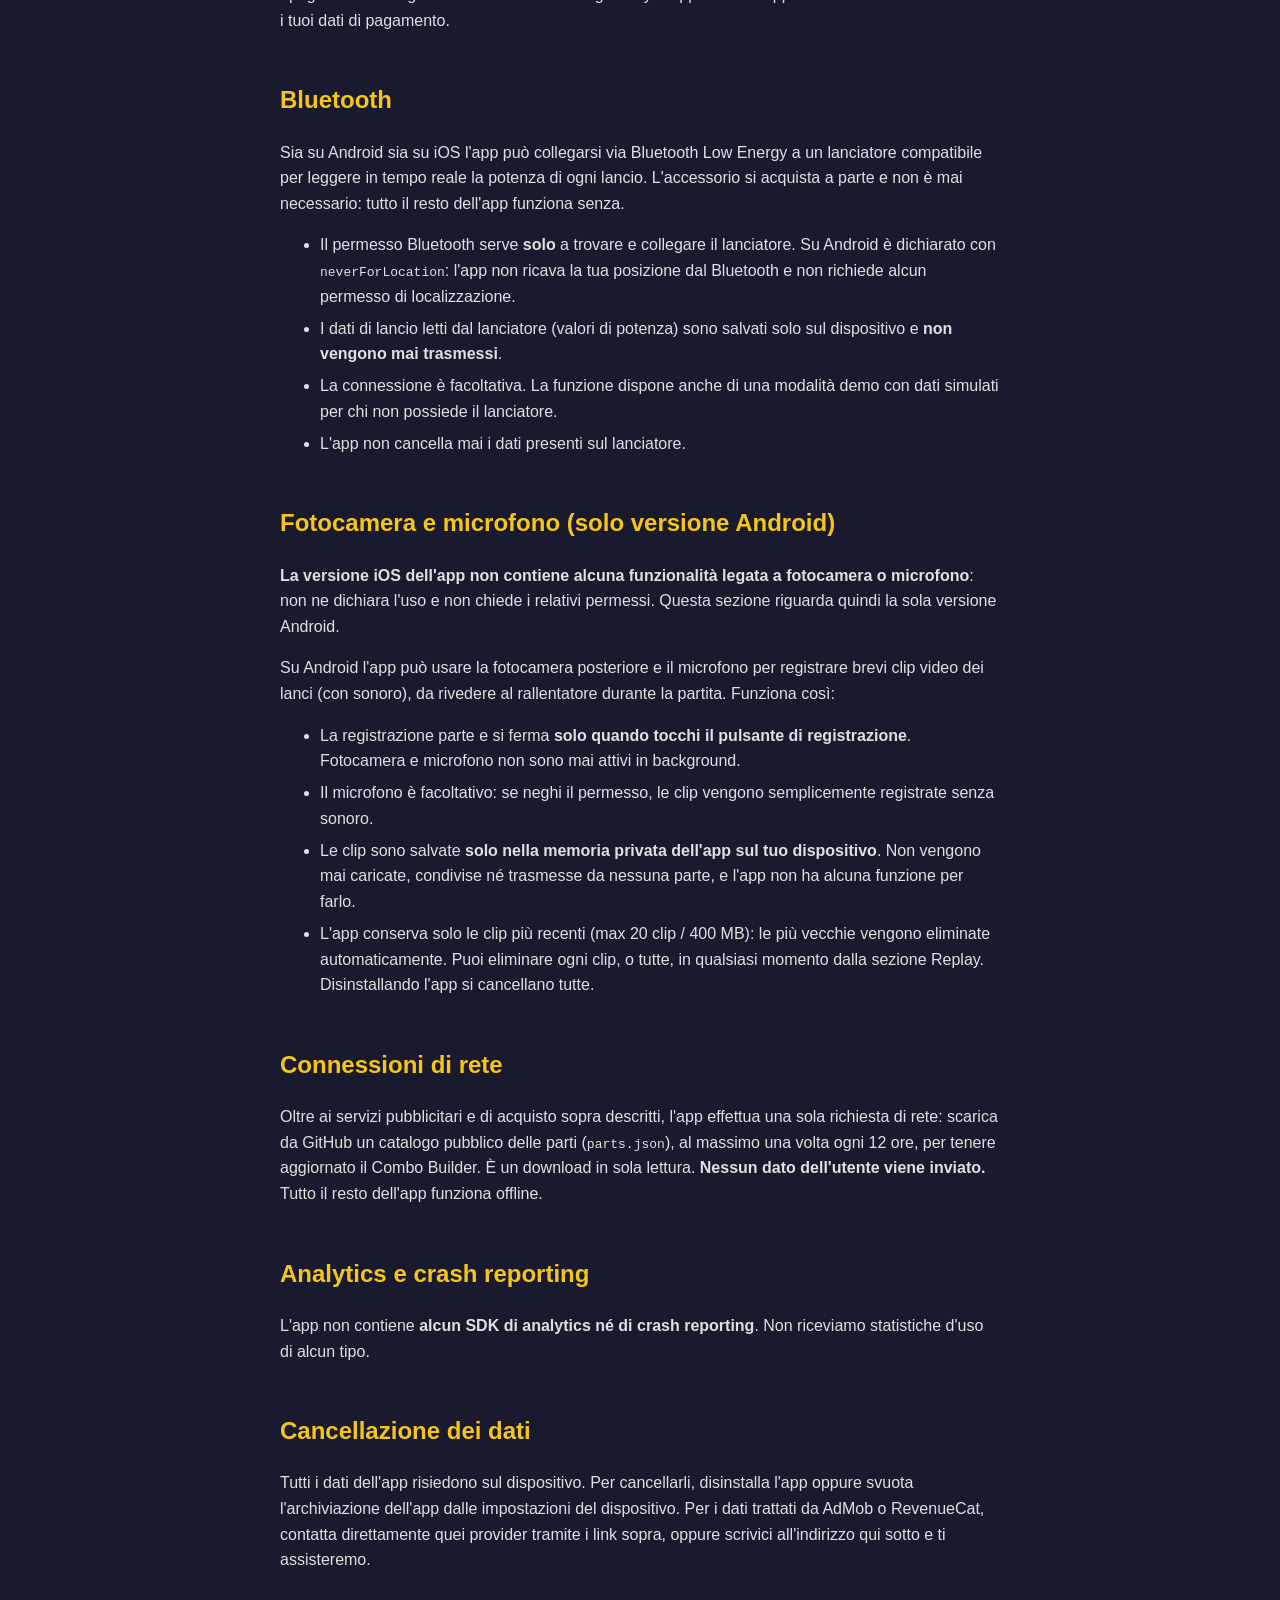
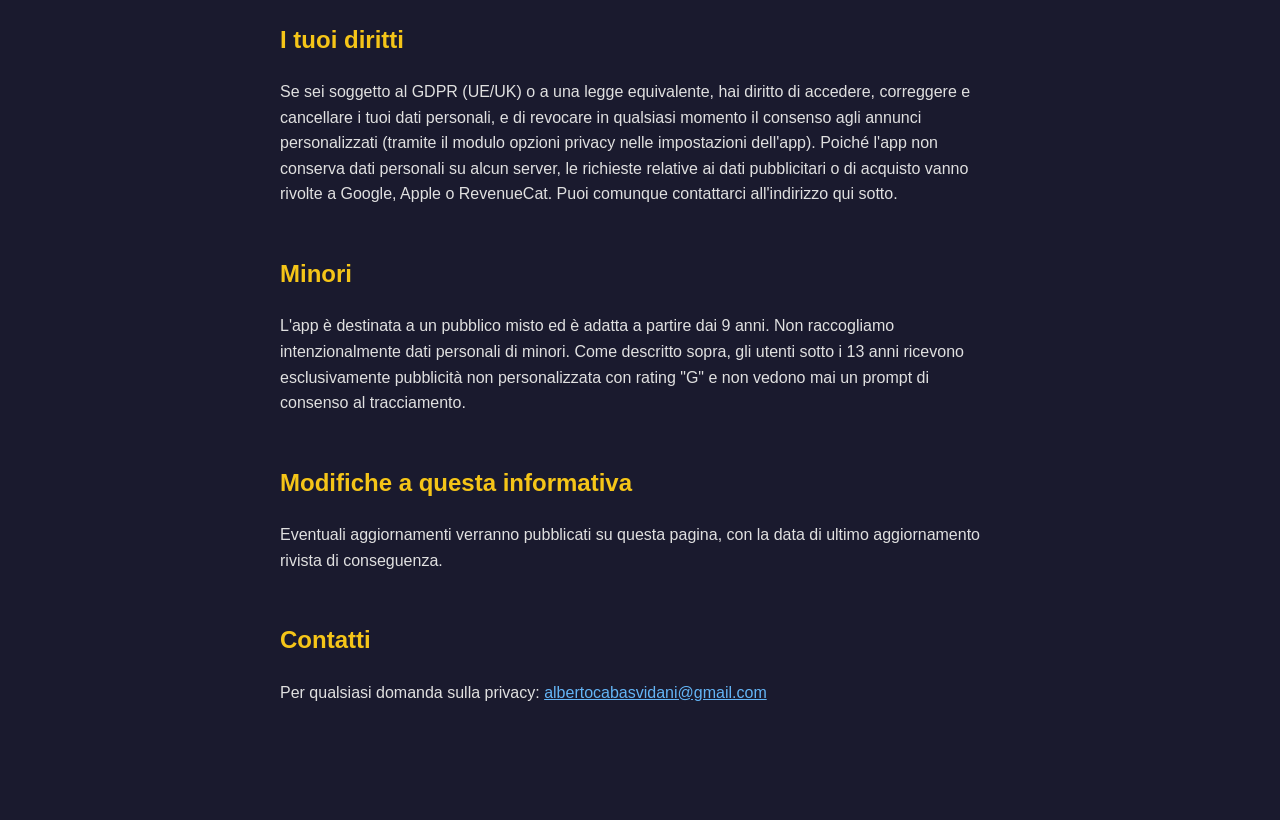
==== commit 117d149b: "Il Bluetooth non è più solo su Android: anche la versione iOS lo ha Dalla 1.0.2 il Battle Pass torna" ====
--- a/beybladex-score/privacy-policy.html
+++ b/beybladex-score/privacy-policy.html
@@ -22,7 +22,7 @@
 <body>
 
 <h1 id="en">Privacy Policy</h1>
-<p class="date">Last updated: 3 August 2026 &middot; <a href="#it">Versione italiana</a></p>
+<p class="date">Last updated: 10 August 2026 &middot; <a href="#it">Versione italiana</a></p>
 
 <h2>Overview</h2>
 <p>The app (&ldquo;the app&rdquo;) is a scorekeeping and statistics tool for spinning-top battles, developed by Alberto Cabas Vidani (bundle id <code>com.beybladex.score</code>). It is published as <strong>Bey Battle Score</strong> on the Apple App Store and as <strong>Beyblade Score</strong> on Google Play. This policy explains what data the app handles and applies to both versions; where the two differ, it is stated explicitly.</p>
@@ -35,7 +35,7 @@
   <li>Match history used by the in-app statistics (dates, scores, winners, fouls, the combos used)</li>
   <li>Combos and 3-on-3 decks you save in the Combo Builder, and the parts you mark as owned</li>
   <li>The year of birth you enter in the age screen at first launch (only the year, nothing else)</li>
-  <li>Android only: launch data read from a launcher over Bluetooth (see below)</li>
+  <li>Launch data read from a launcher over Bluetooth (see below)</li>
   <li>Android only: video clips (with sound) of launches you choose to record (see the Camera and microphone section below)</li>
   <li>Whether you own the Pro upgrade</li>
 </ul>
@@ -68,9 +68,8 @@
 </ul>
 <p>Payments are handled entirely by Google Play or Apple. The developer never receives or stores your payment details.</p>
 
-<h2>Bluetooth (Android version only)</h2>
-<p><strong>The iOS version of the app contains no Bluetooth functionality at all</strong>: it declares no Bluetooth capability, requests no Bluetooth permission, and cannot connect to any accessory. This section therefore applies to the Android version only.</p>
-<p>On Android, the app can connect over Bluetooth Low Energy to a compatible launcher accessory in order to read the shoot power of each launch in real time.</p>
+<h2>Bluetooth</h2>
+<p>On both Android and iOS, the app can connect over Bluetooth Low Energy to a compatible launcher accessory in order to read the shoot power of each launch in real time. The accessory is sold separately and is never required: every other feature works without it.</p>
 <ul>
   <li>The Bluetooth permission is used <strong>only</strong> to find and connect to the launcher. On Android it is declared with <code>neverForLocation</code>: the app does not derive your location from Bluetooth and requests no location permission.</li>
   <li>Launch data read from the launcher (shoot power values) is stored on your device only and is <strong>never transmitted anywhere</strong>.</li>
@@ -112,7 +111,7 @@
 <hr>
 
 <h1 id="it">Informativa sulla privacy</h1>
-<p class="date">Ultimo aggiornamento: 03/08/2026 &middot; <a href="#en">English version</a></p>
+<p class="date">Ultimo aggiornamento: 10/08/2026 &middot; <a href="#en">English version</a></p>
 
 <h2>Informazioni generali</h2>
 <p>L'app ("l'app") è uno strumento segnapunti e di statistiche per battaglie di trottole da combattimento, sviluppata da Alberto Cabas Vidani (bundle id <code>com.beybladex.score</code>). È pubblicata come <strong>Bey Battle Score</strong> su App Store e come <strong>Beyblade Score</strong> su Google Play. Questa informativa descrive come l'app tratta i dati e vale per entrambe le versioni; dove le due differiscono, è indicato esplicitamente.</p>
@@ -125,7 +124,7 @@
   <li>Storico delle partite usato dalle statistiche in-app (data, punteggi, vincitori, falli, combo utilizzate)</li>
   <li>Combo e deck 3-on-3 salvati nel Combo Builder, e le parti che segni come possedute</li>
   <li>L'anno di nascita inserito nella schermata iniziale (solo l'anno, nient'altro)</li>
-  <li>Solo su Android: i dati di lancio letti da un lanciatore via Bluetooth (vedi sotto)</li>
+  <li>I dati di lancio letti da un lanciatore via Bluetooth (vedi sotto)</li>
   <li>Solo su Android: le clip video (con sonoro) dei lanci che scegli di registrare (vedi la sezione Fotocamera e microfono più sotto)</li>
   <li>L'eventuale possesso dell'upgrade Pro</li>
 </ul>
@@ -158,9 +157,8 @@
 </ul>
 <p>I pagamenti sono gestiti interamente da Google Play o Apple. Lo sviluppatore non riceve né conserva i tuoi dati di pagamento.</p>
 
-<h2>Bluetooth (solo versione Android)</h2>
-<p><strong>La versione iOS dell'app non contiene alcuna funzionalità Bluetooth</strong>: non dichiara alcuna capability Bluetooth, non chiede alcun permesso Bluetooth e non può collegarsi ad alcun accessorio. Questa sezione riguarda quindi la sola versione Android.</p>
-<p>Su Android l'app può collegarsi via Bluetooth Low Energy a un lanciatore compatibile per leggere in tempo reale la potenza di ogni lancio.</p>
+<h2>Bluetooth</h2>
+<p>Sia su Android sia su iOS l'app può collegarsi via Bluetooth Low Energy a un lanciatore compatibile per leggere in tempo reale la potenza di ogni lancio. L'accessorio si acquista a parte e non è mai necessario: tutto il resto dell'app funziona senza.</p>
 <ul>
   <li>Il permesso Bluetooth serve <strong>solo</strong> a trovare e collegare il lanciatore. Su Android è dichiarato con <code>neverForLocation</code>: l'app non ricava la tua posizione dal Bluetooth e non richiede alcun permesso di localizzazione.</li>
   <li>I dati di lancio letti dal lanciatore (valori di potenza) sono salvati solo sul dispositivo e <strong>non vengono mai trasmessi</strong>.</li>
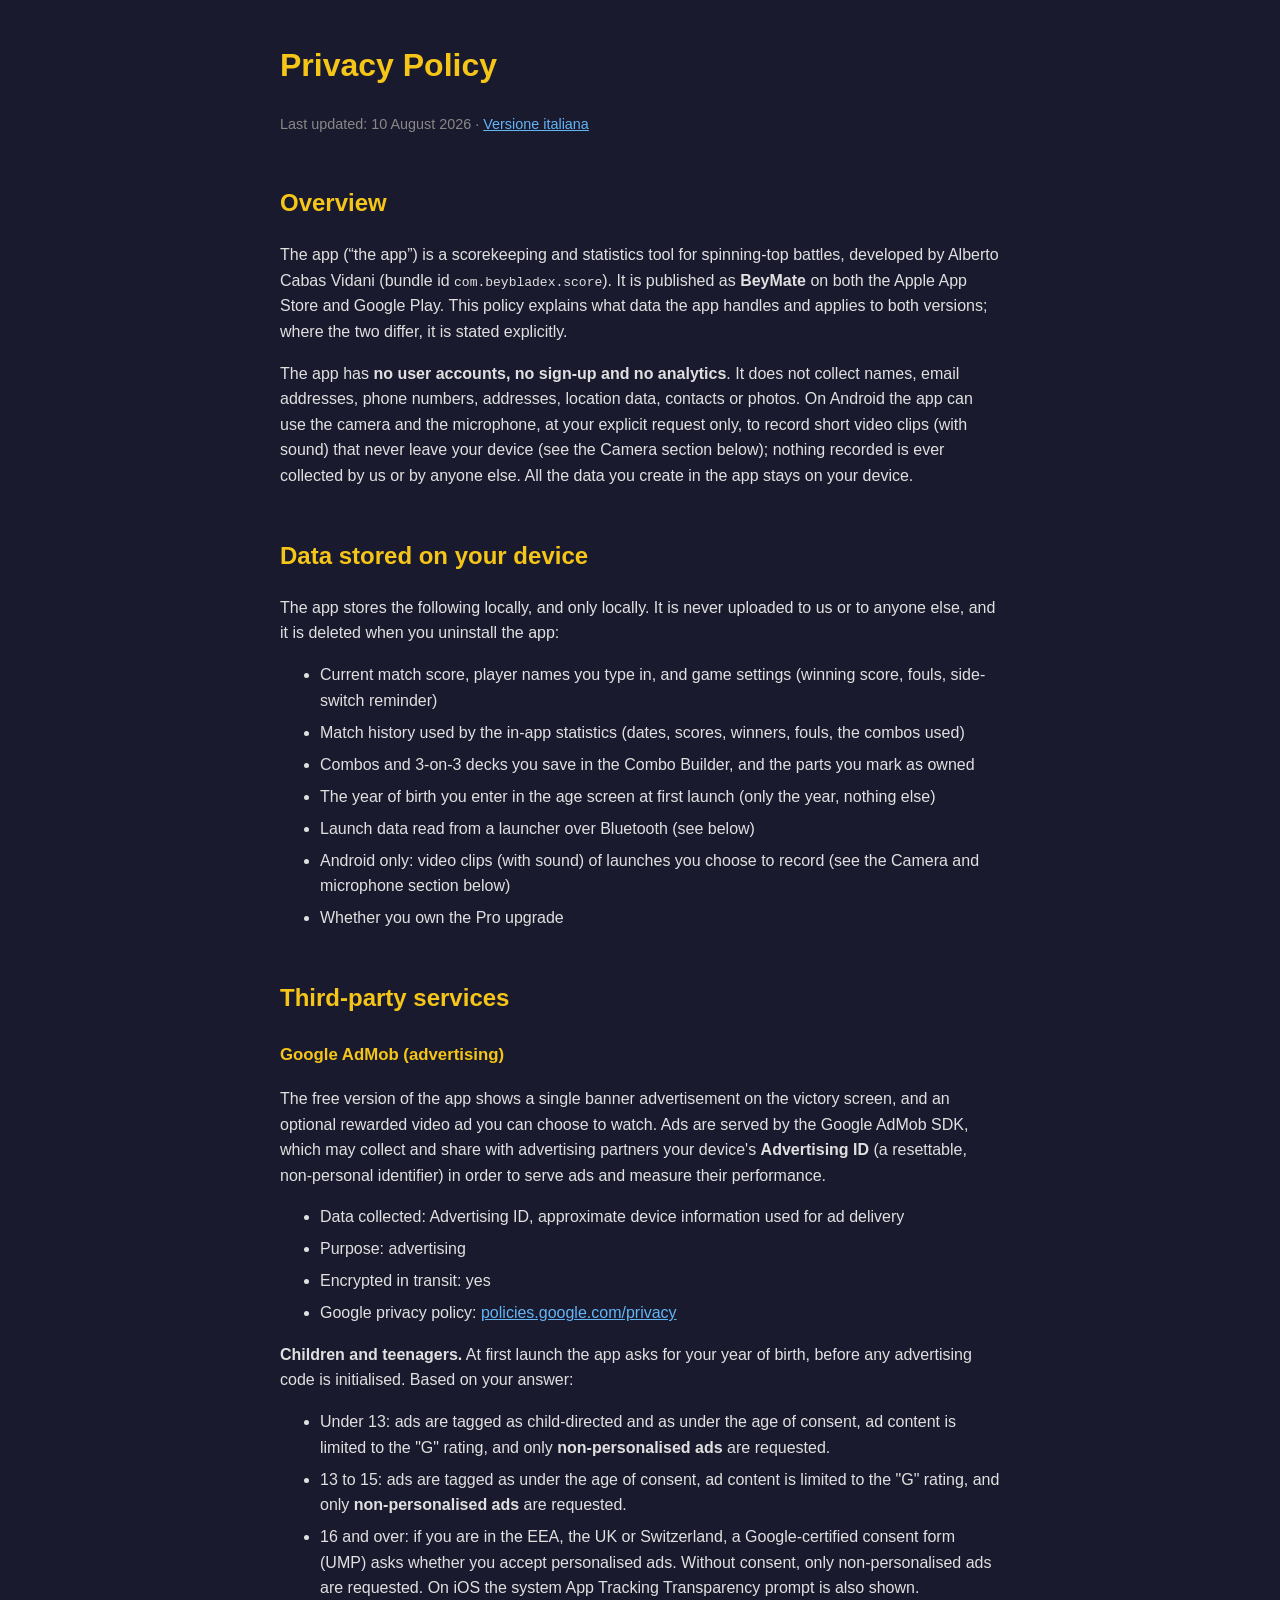
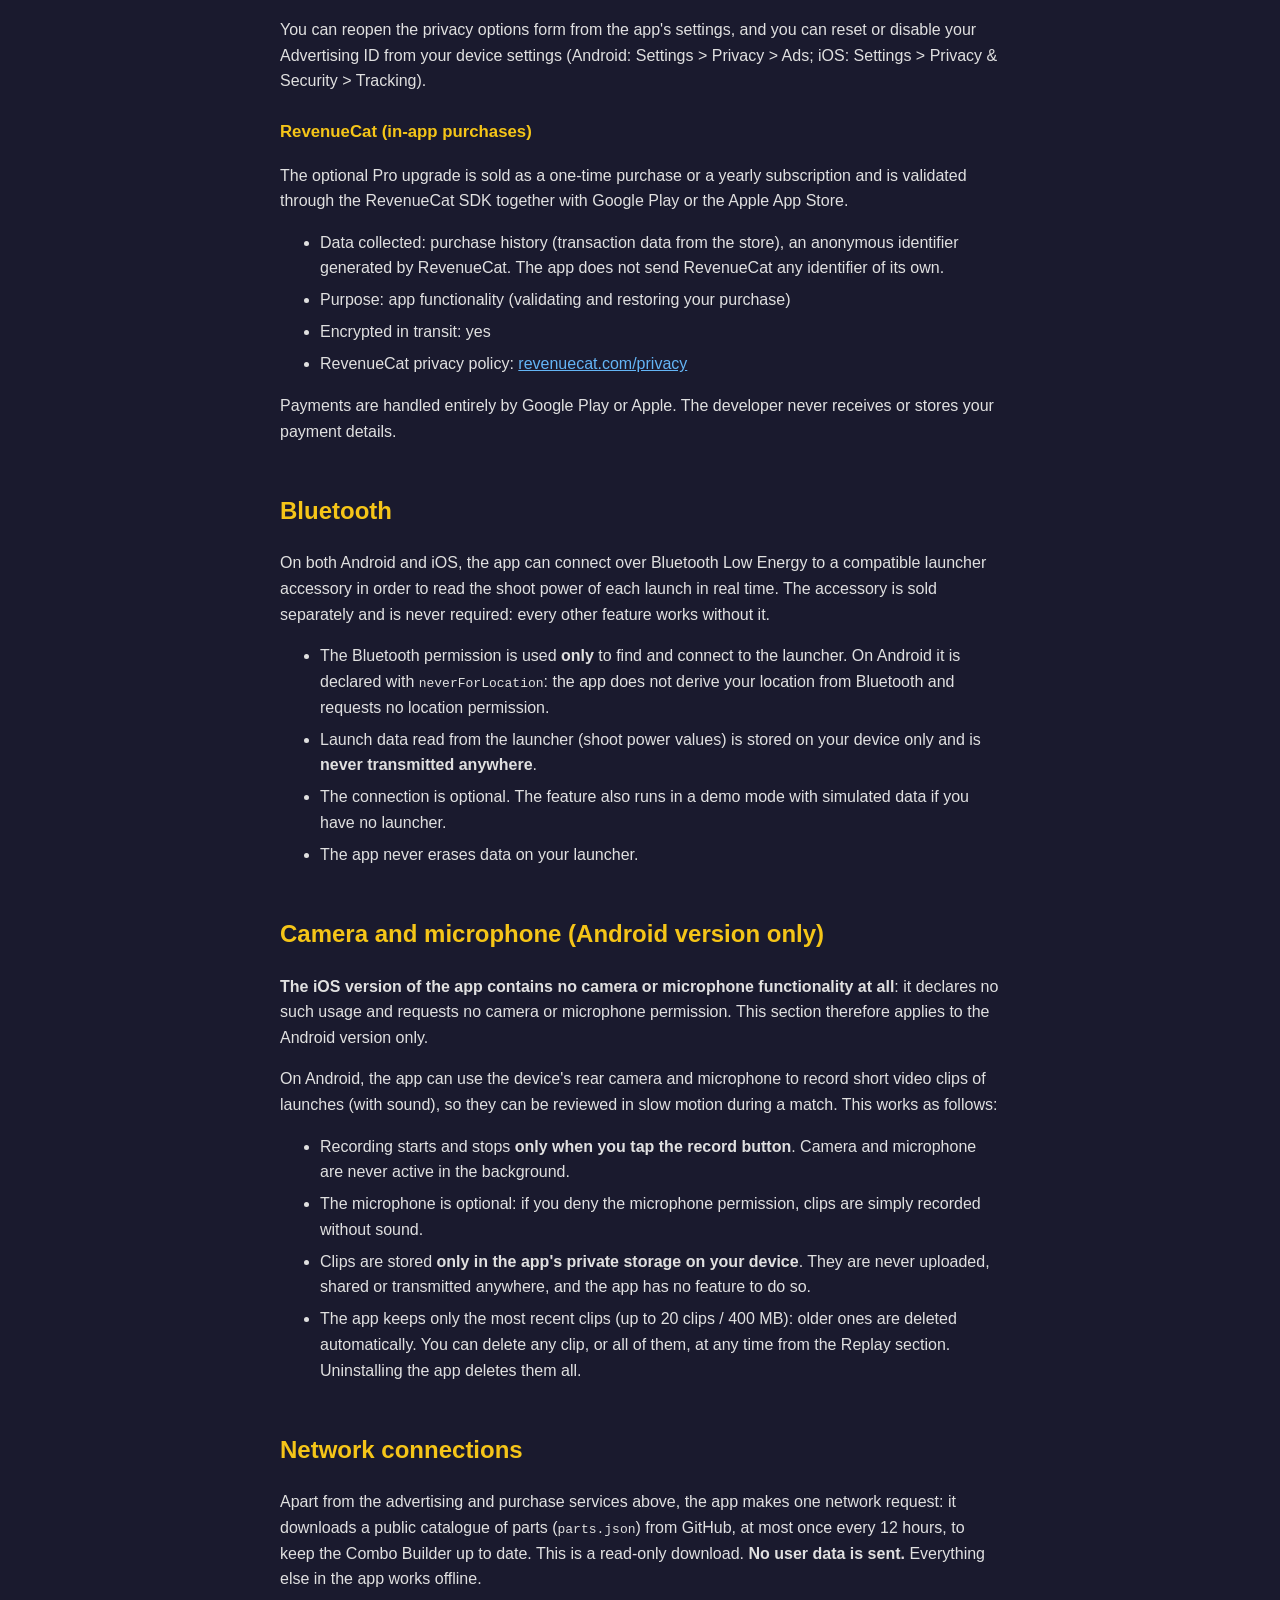
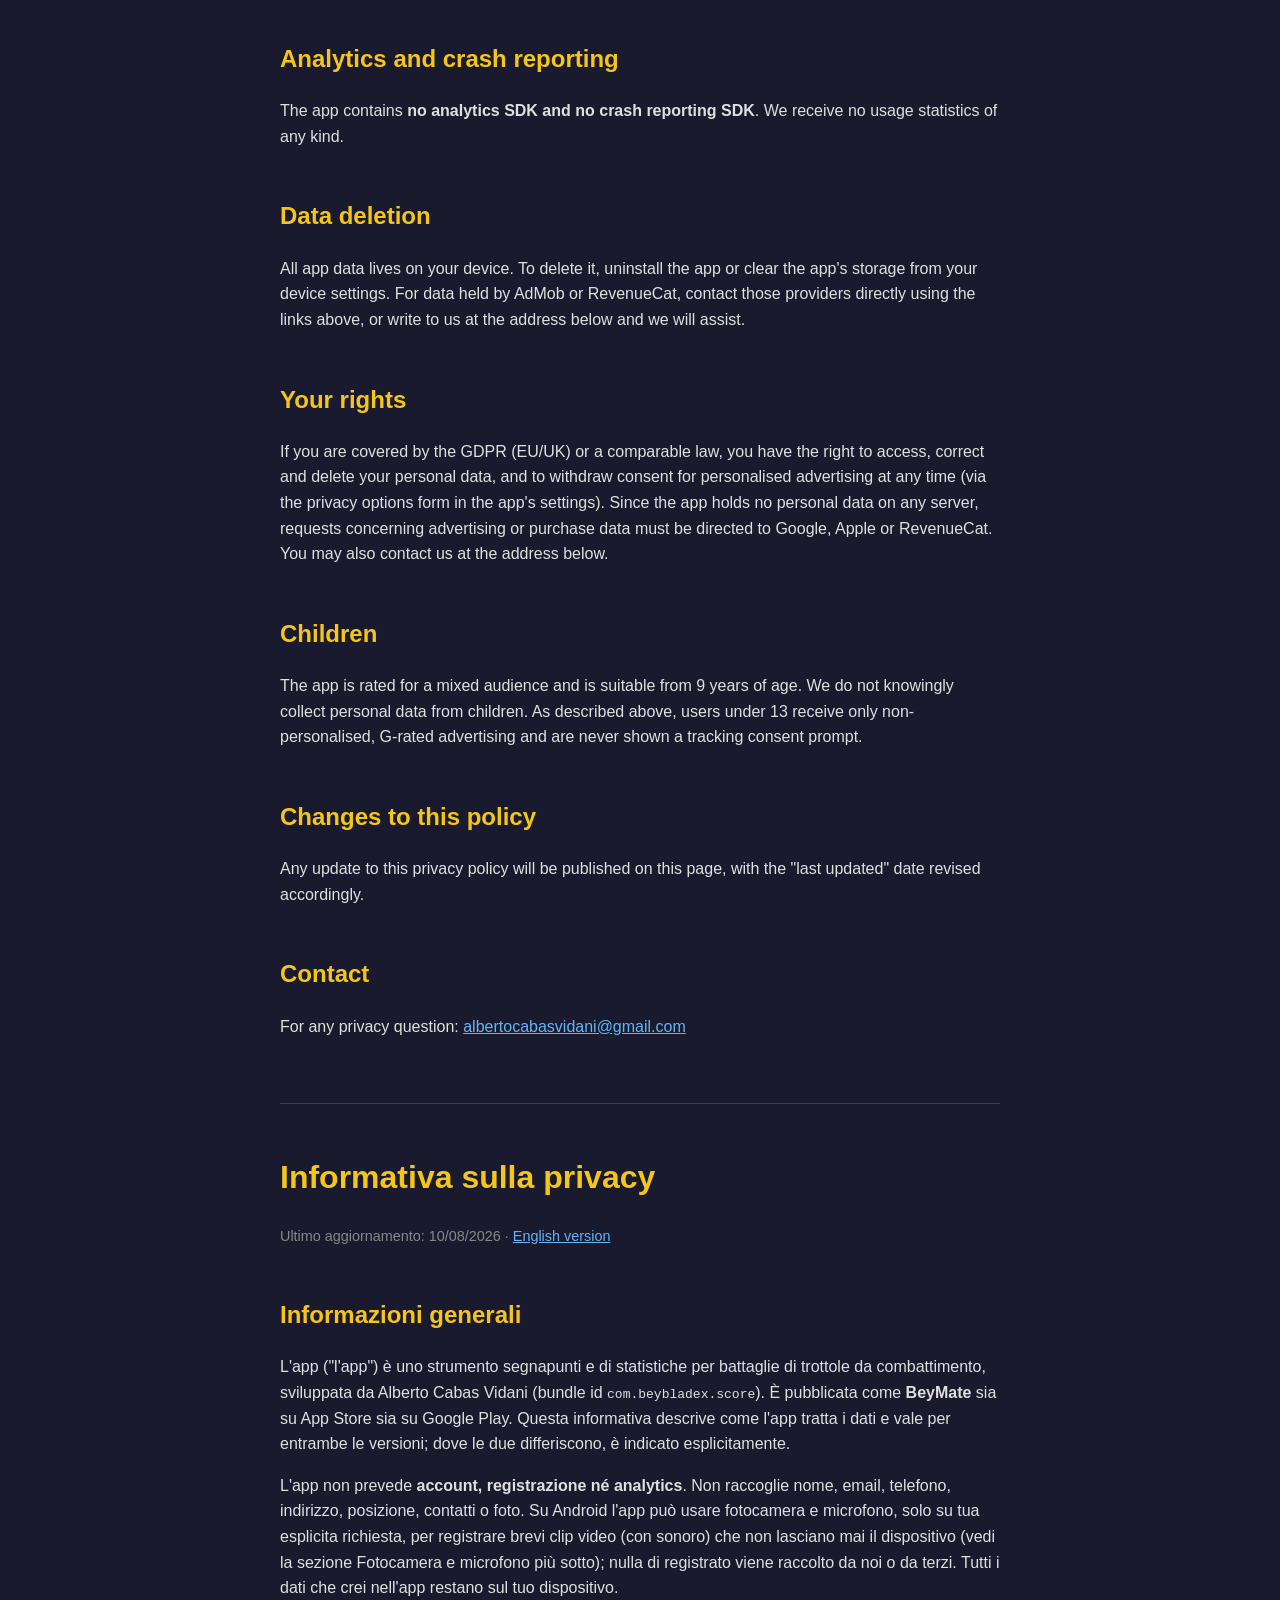
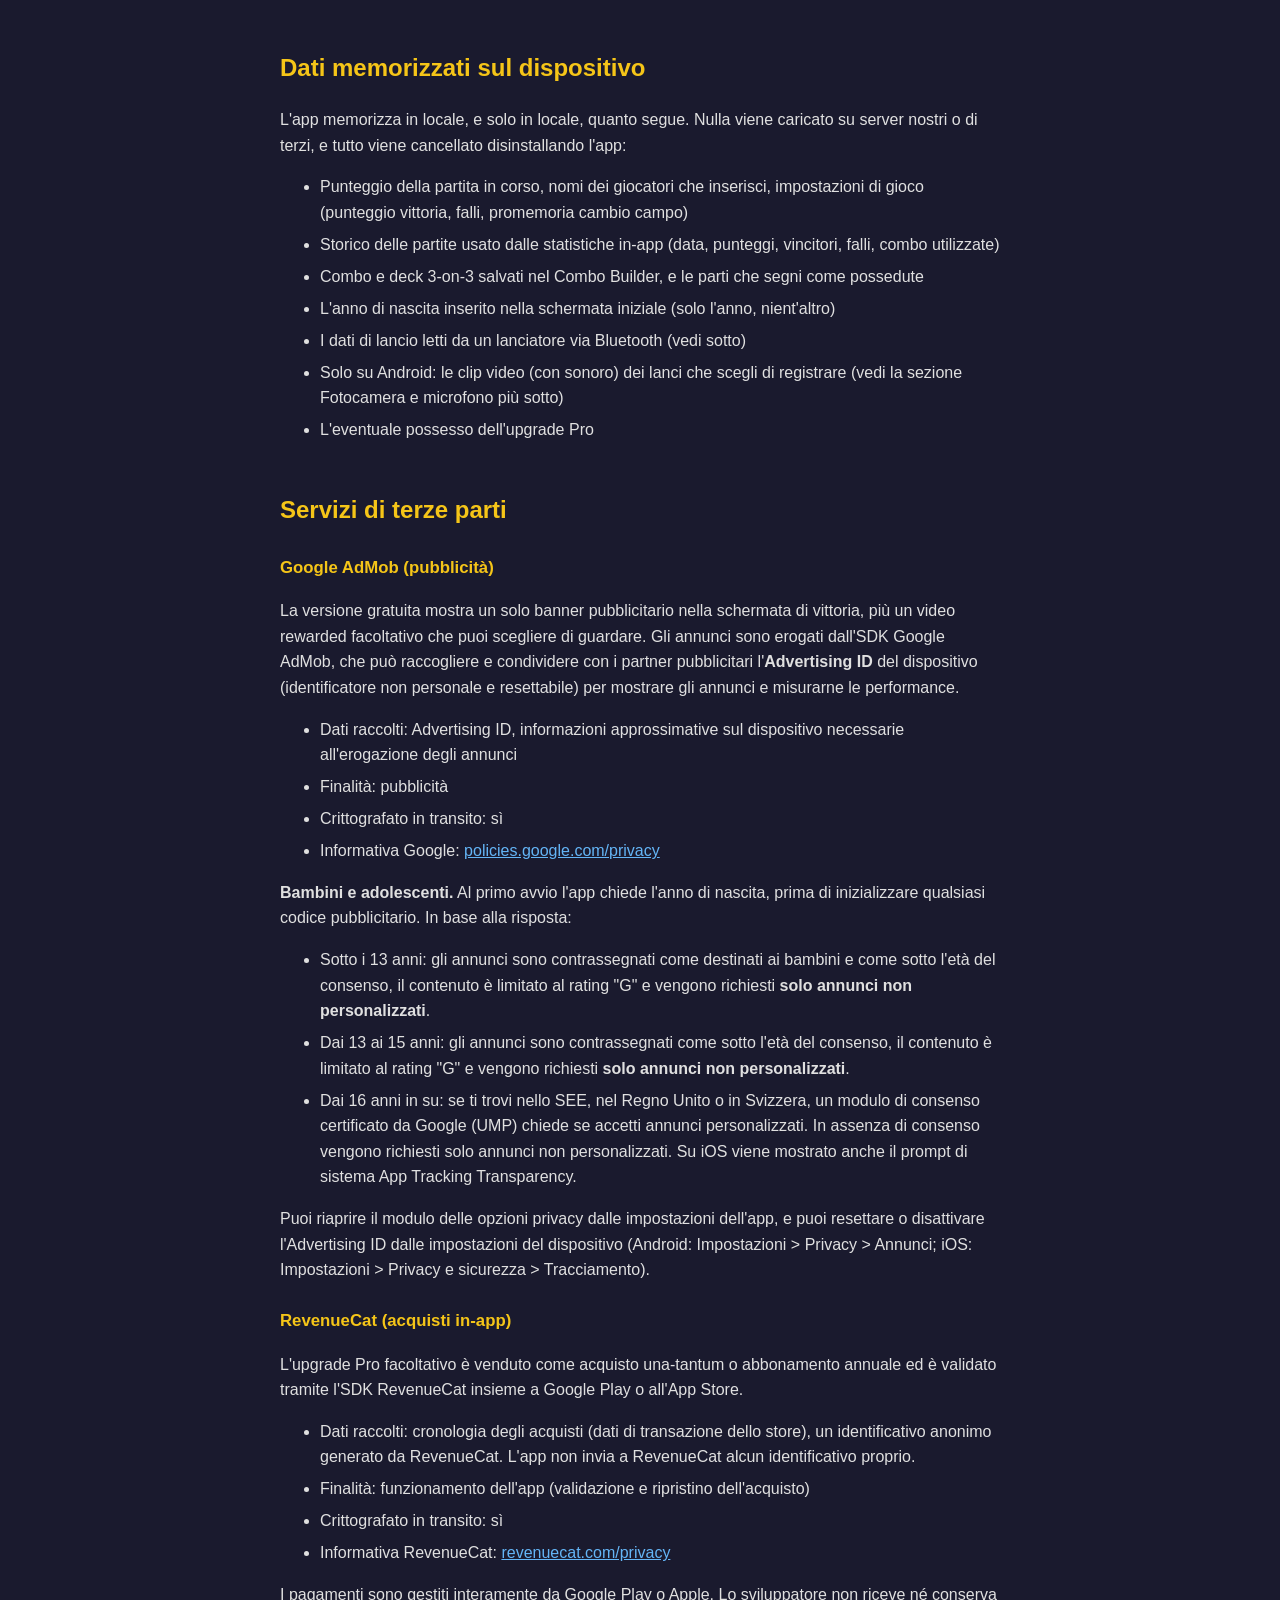
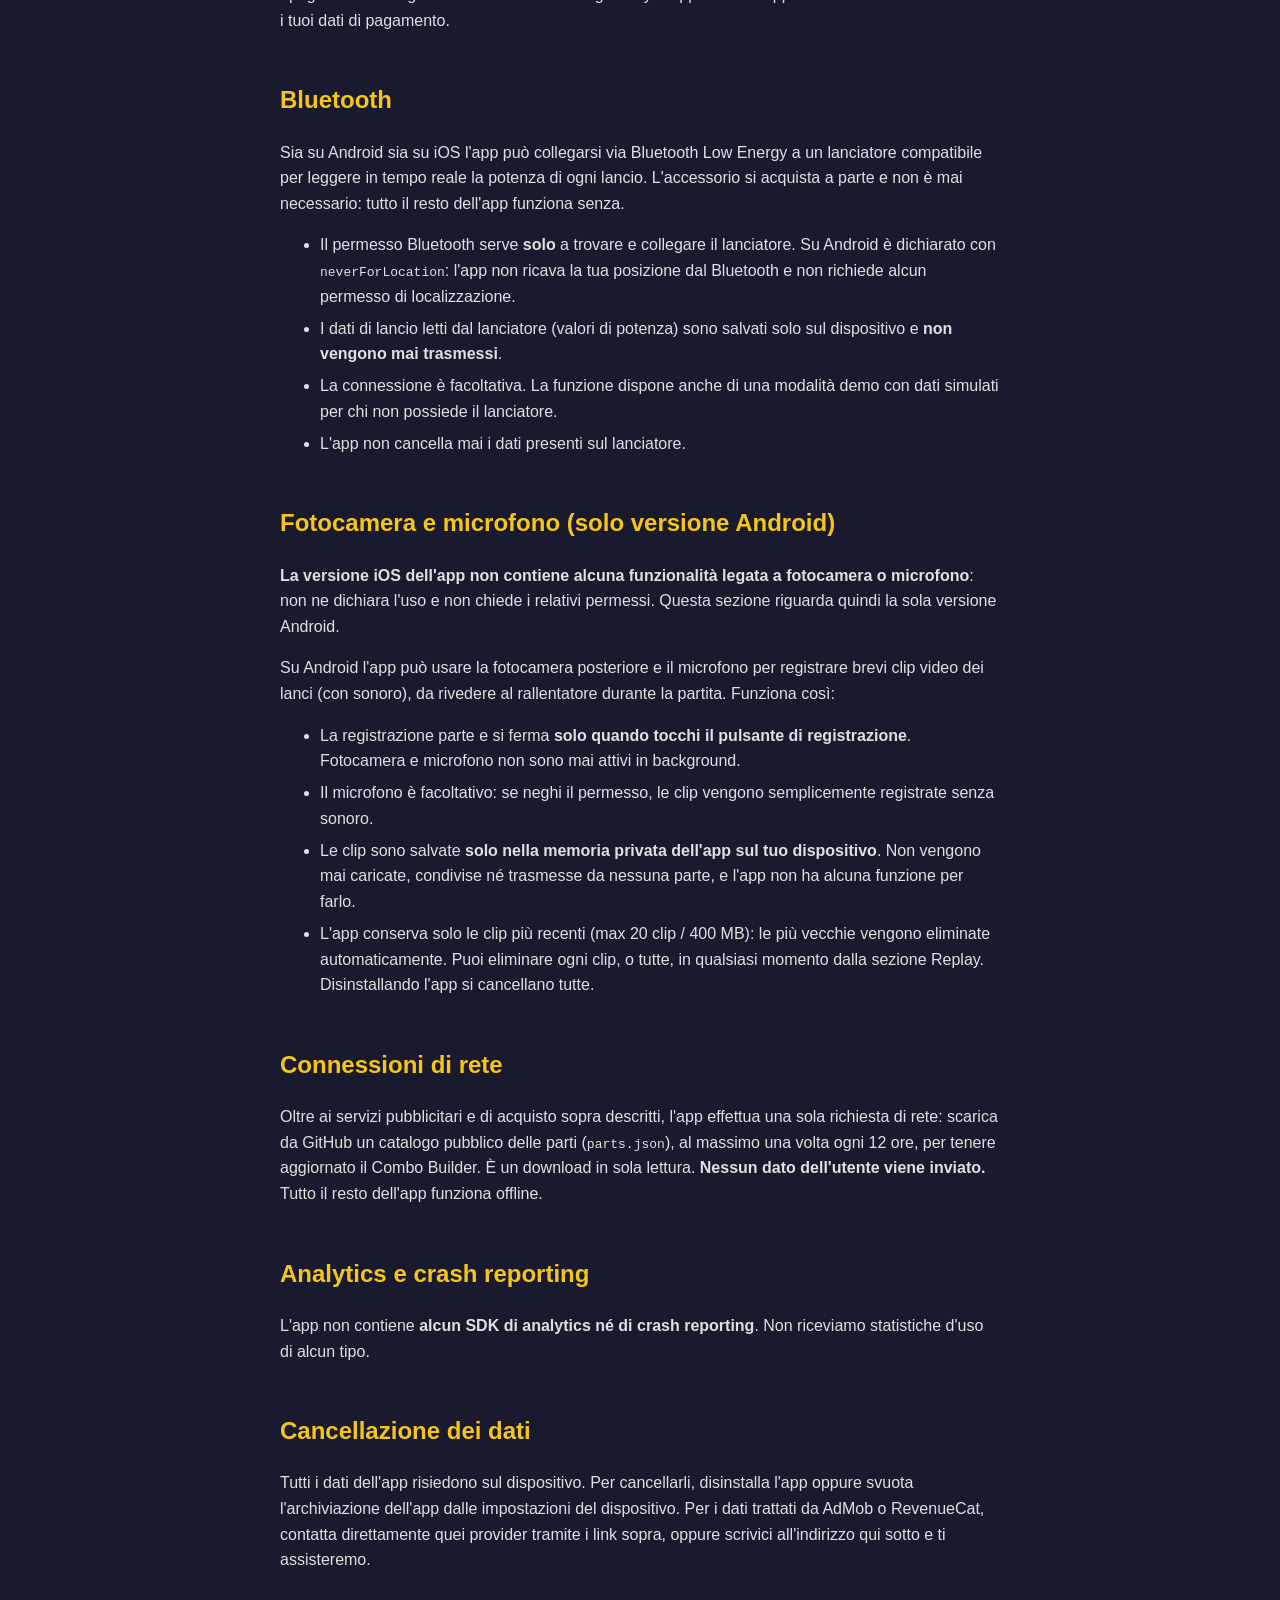
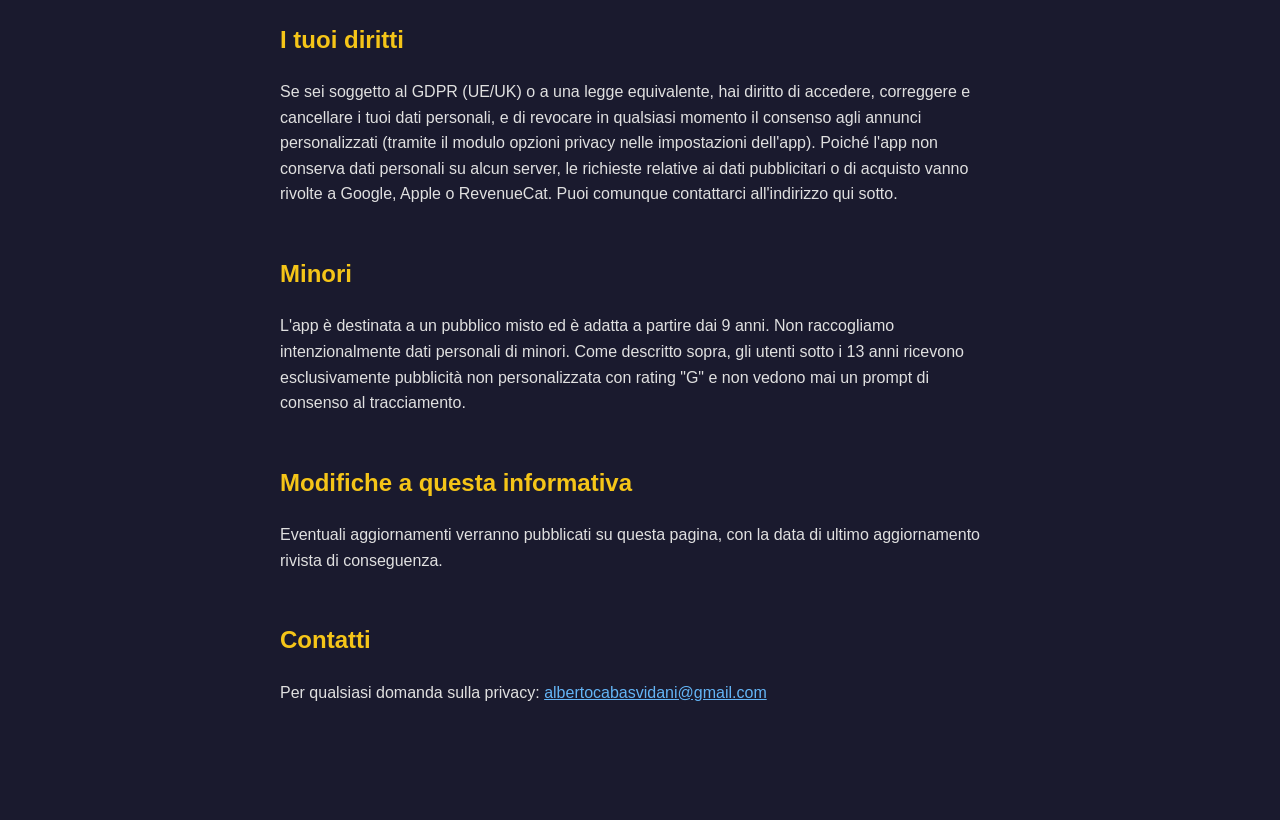
==== commit 0d1e795d: "Le pagine pubbliche prendono il nome BeyMate, e la guida impara i tornei Sul sito il nome era ancora" ====
--- a/beybladex-score/privacy-policy.html
+++ b/beybladex-score/privacy-policy.html
@@ -3,7 +3,7 @@
 <head>
   <meta charset="UTF-8">
   <meta name="viewport" content="width=device-width, initial-scale=1.0">
-  <title>Privacy Policy - Bey Battle Score / Beyblade Score</title>
+  <title>Privacy Policy - BeyMate</title>
   <style>
     body { font-family: -apple-system, BlinkMacSystemFont, 'Segoe UI', sans-serif; max-width: 720px; margin: 40px auto; padding: 0 20px 60px; color: #e0e0e0; background: #1a1a2e; line-height: 1.6; }
     h1 { color: #f5c518; }
@@ -25,7 +25,7 @@
 <p class="date">Last updated: 10 August 2026 &middot; <a href="#it">Versione italiana</a></p>
 
 <h2>Overview</h2>
-<p>The app (&ldquo;the app&rdquo;) is a scorekeeping and statistics tool for spinning-top battles, developed by Alberto Cabas Vidani (bundle id <code>com.beybladex.score</code>). It is published as <strong>Bey Battle Score</strong> on the Apple App Store and as <strong>Beyblade Score</strong> on Google Play. This policy explains what data the app handles and applies to both versions; where the two differ, it is stated explicitly.</p>
+<p>The app (&ldquo;the app&rdquo;) is a scorekeeping and statistics tool for spinning-top battles, developed by Alberto Cabas Vidani (bundle id <code>com.beybladex.score</code>). It is published as <strong>BeyMate</strong> on both the Apple App Store and Google Play. This policy explains what data the app handles and applies to both versions; where the two differ, it is stated explicitly.</p>
 <p>The app has <strong>no user accounts, no sign-up and no analytics</strong>. It does not collect names, email addresses, phone numbers, addresses, location data, contacts or photos. On Android the app can use the camera and the microphone, at your explicit request only, to record short video clips (with sound) that never leave your device (see the Camera section below); nothing recorded is ever collected by us or by anyone else. All the data you create in the app stays on your device.</p>
 
 <h2>Data stored on your device</h2>
@@ -114,7 +114,7 @@
 <p class="date">Ultimo aggiornamento: 10/08/2026 &middot; <a href="#en">English version</a></p>
 
 <h2>Informazioni generali</h2>
-<p>L'app ("l'app") è uno strumento segnapunti e di statistiche per battaglie di trottole da combattimento, sviluppata da Alberto Cabas Vidani (bundle id <code>com.beybladex.score</code>). È pubblicata come <strong>Bey Battle Score</strong> su App Store e come <strong>Beyblade Score</strong> su Google Play. Questa informativa descrive come l'app tratta i dati e vale per entrambe le versioni; dove le due differiscono, è indicato esplicitamente.</p>
+<p>L'app ("l'app") è uno strumento segnapunti e di statistiche per battaglie di trottole da combattimento, sviluppata da Alberto Cabas Vidani (bundle id <code>com.beybladex.score</code>). È pubblicata come <strong>BeyMate</strong> sia su App Store sia su Google Play. Questa informativa descrive come l'app tratta i dati e vale per entrambe le versioni; dove le due differiscono, è indicato esplicitamente.</p>
 <p>L'app non prevede <strong>account, registrazione né analytics</strong>. Non raccoglie nome, email, telefono, indirizzo, posizione, contatti o foto. Su Android l'app può usare fotocamera e microfono, solo su tua esplicita richiesta, per registrare brevi clip video (con sonoro) che non lasciano mai il dispositivo (vedi la sezione Fotocamera e microfono più sotto); nulla di registrato viene raccolto da noi o da terzi. Tutti i dati che crei nell'app restano sul tuo dispositivo.</p>
 
 <h2>Dati memorizzati sul dispositivo</h2>
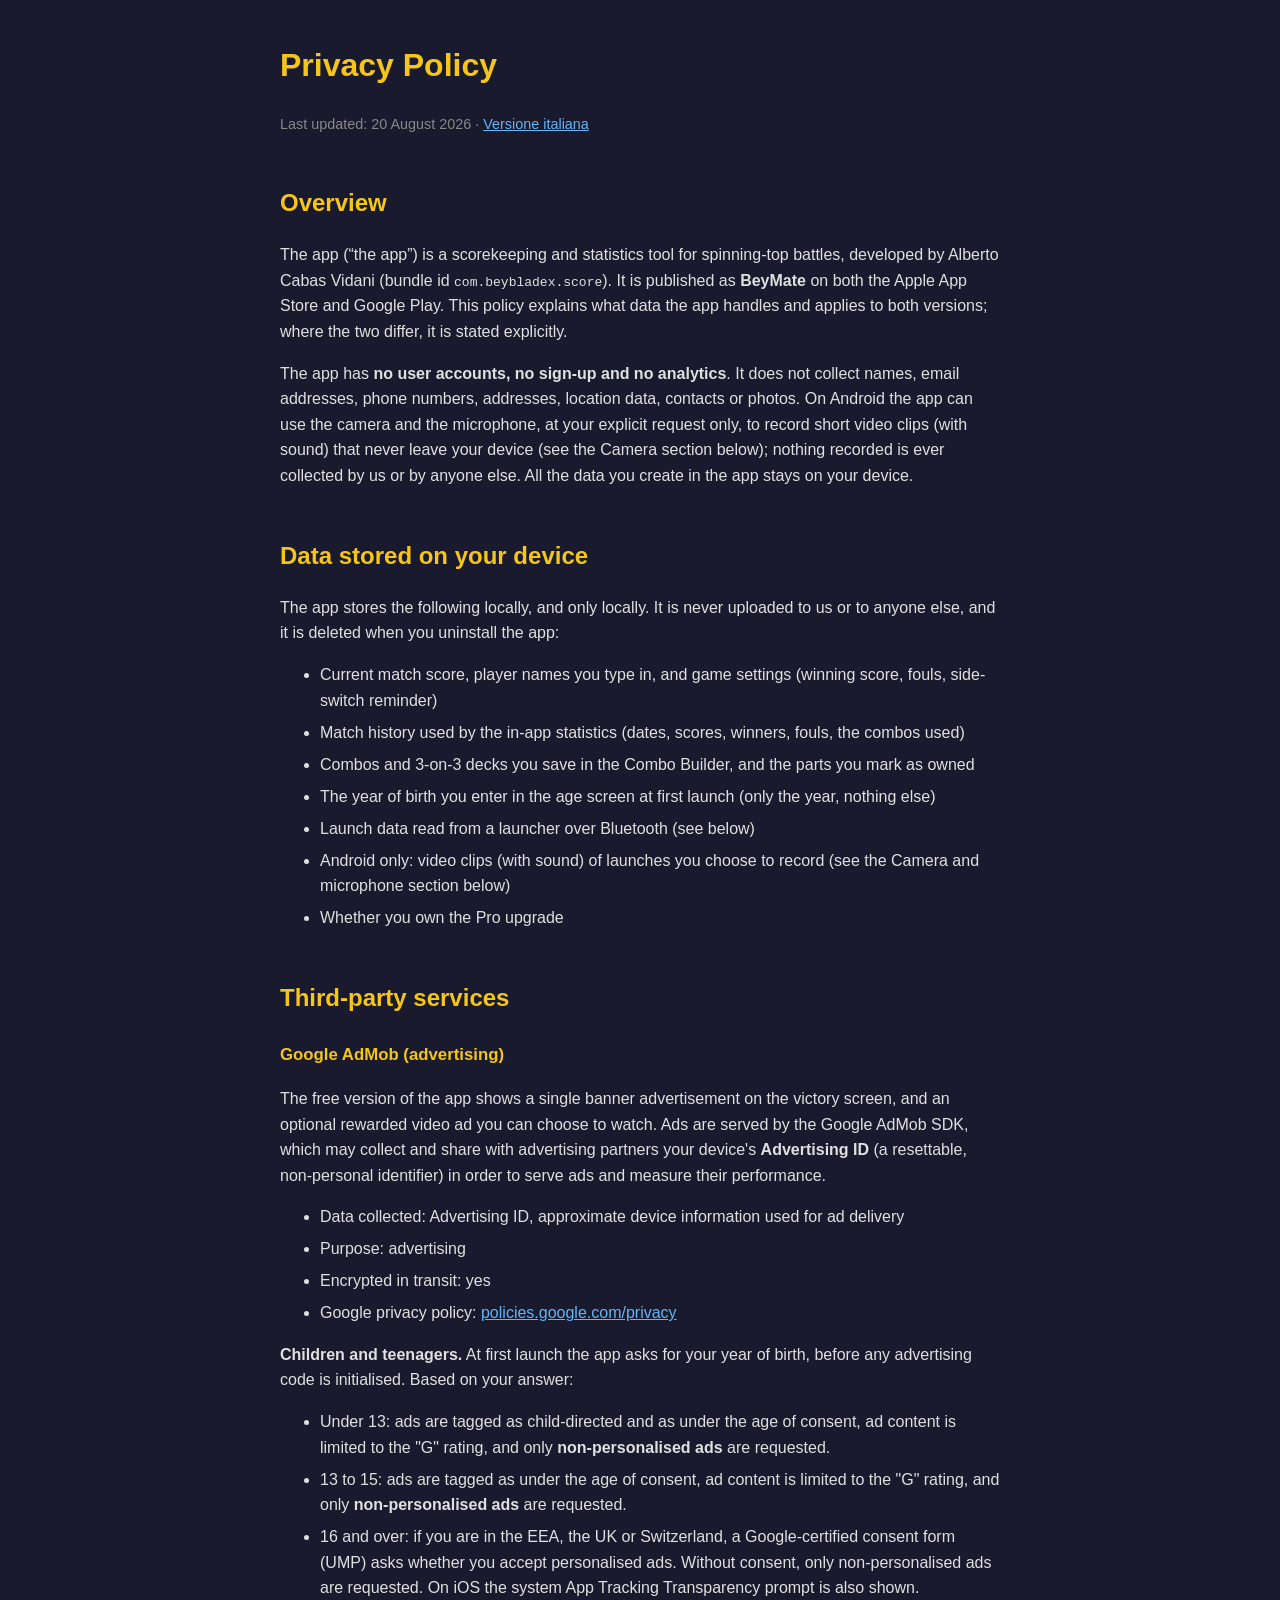
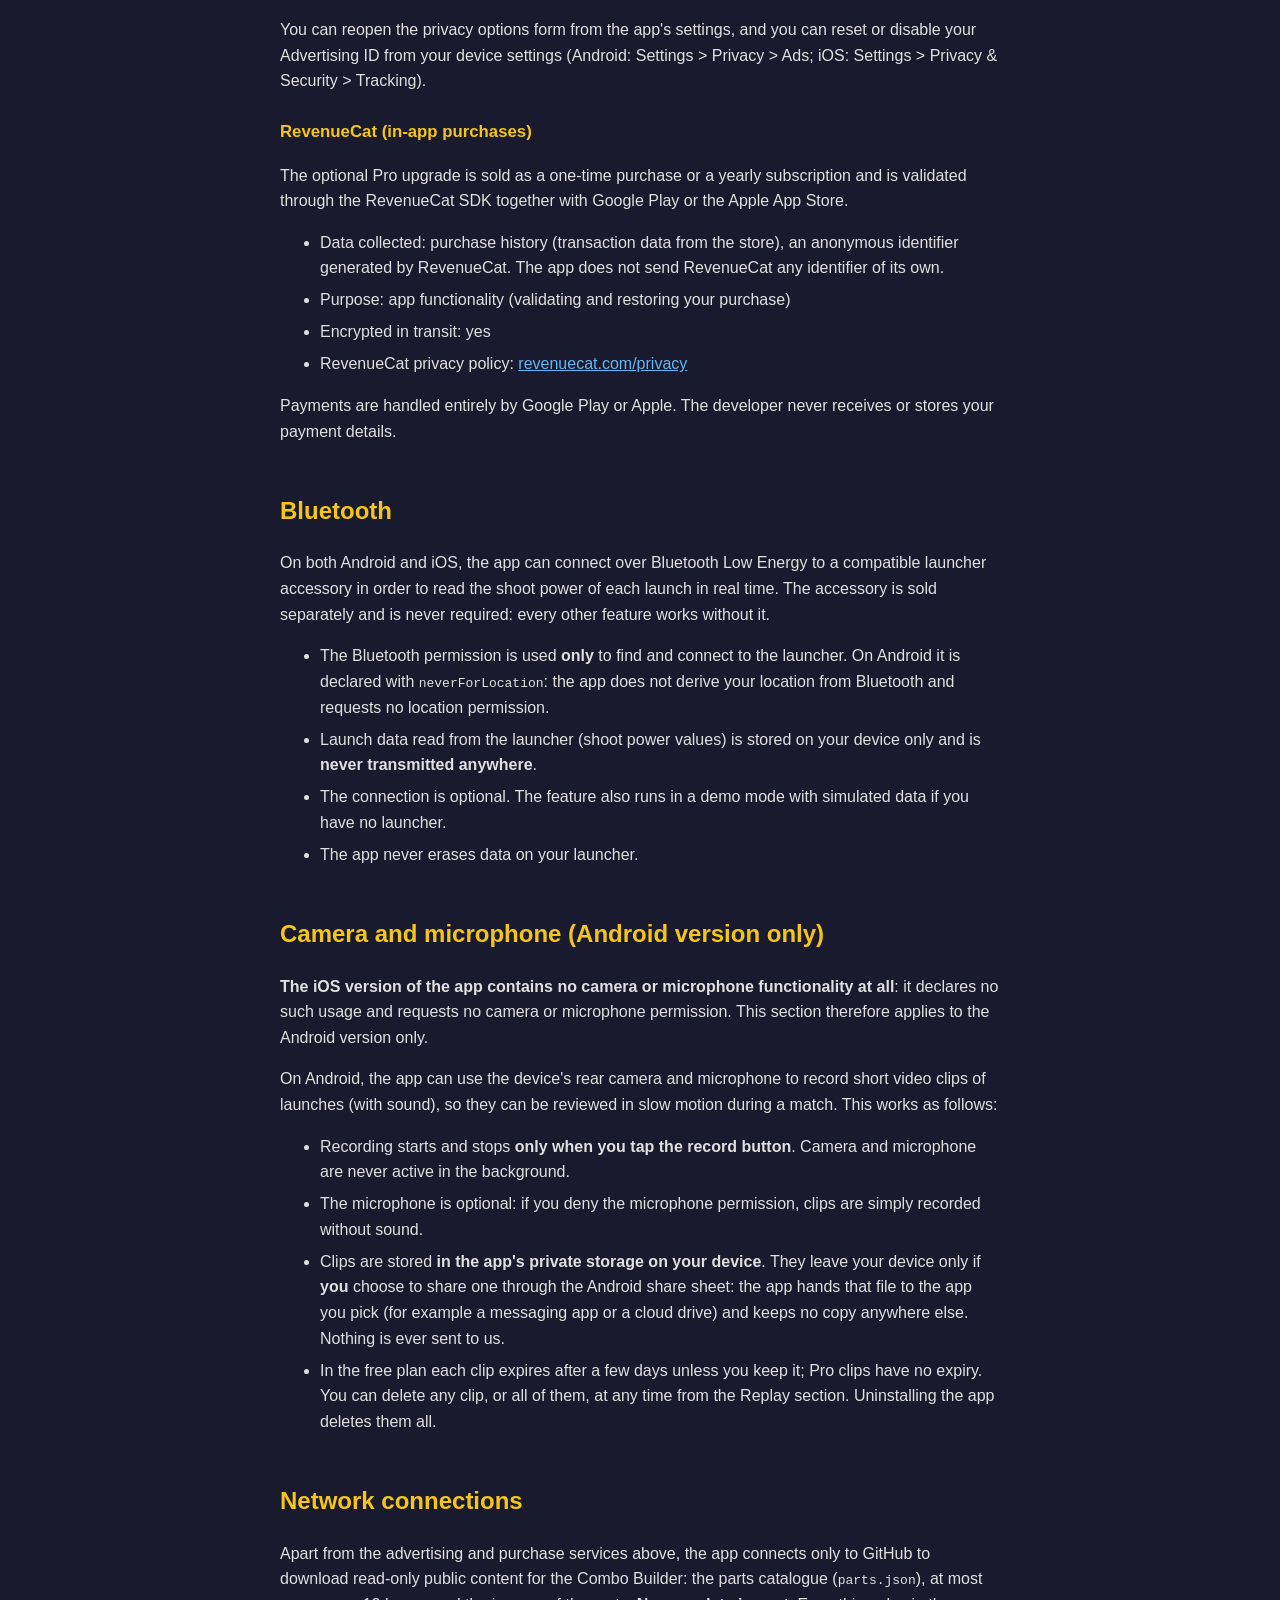
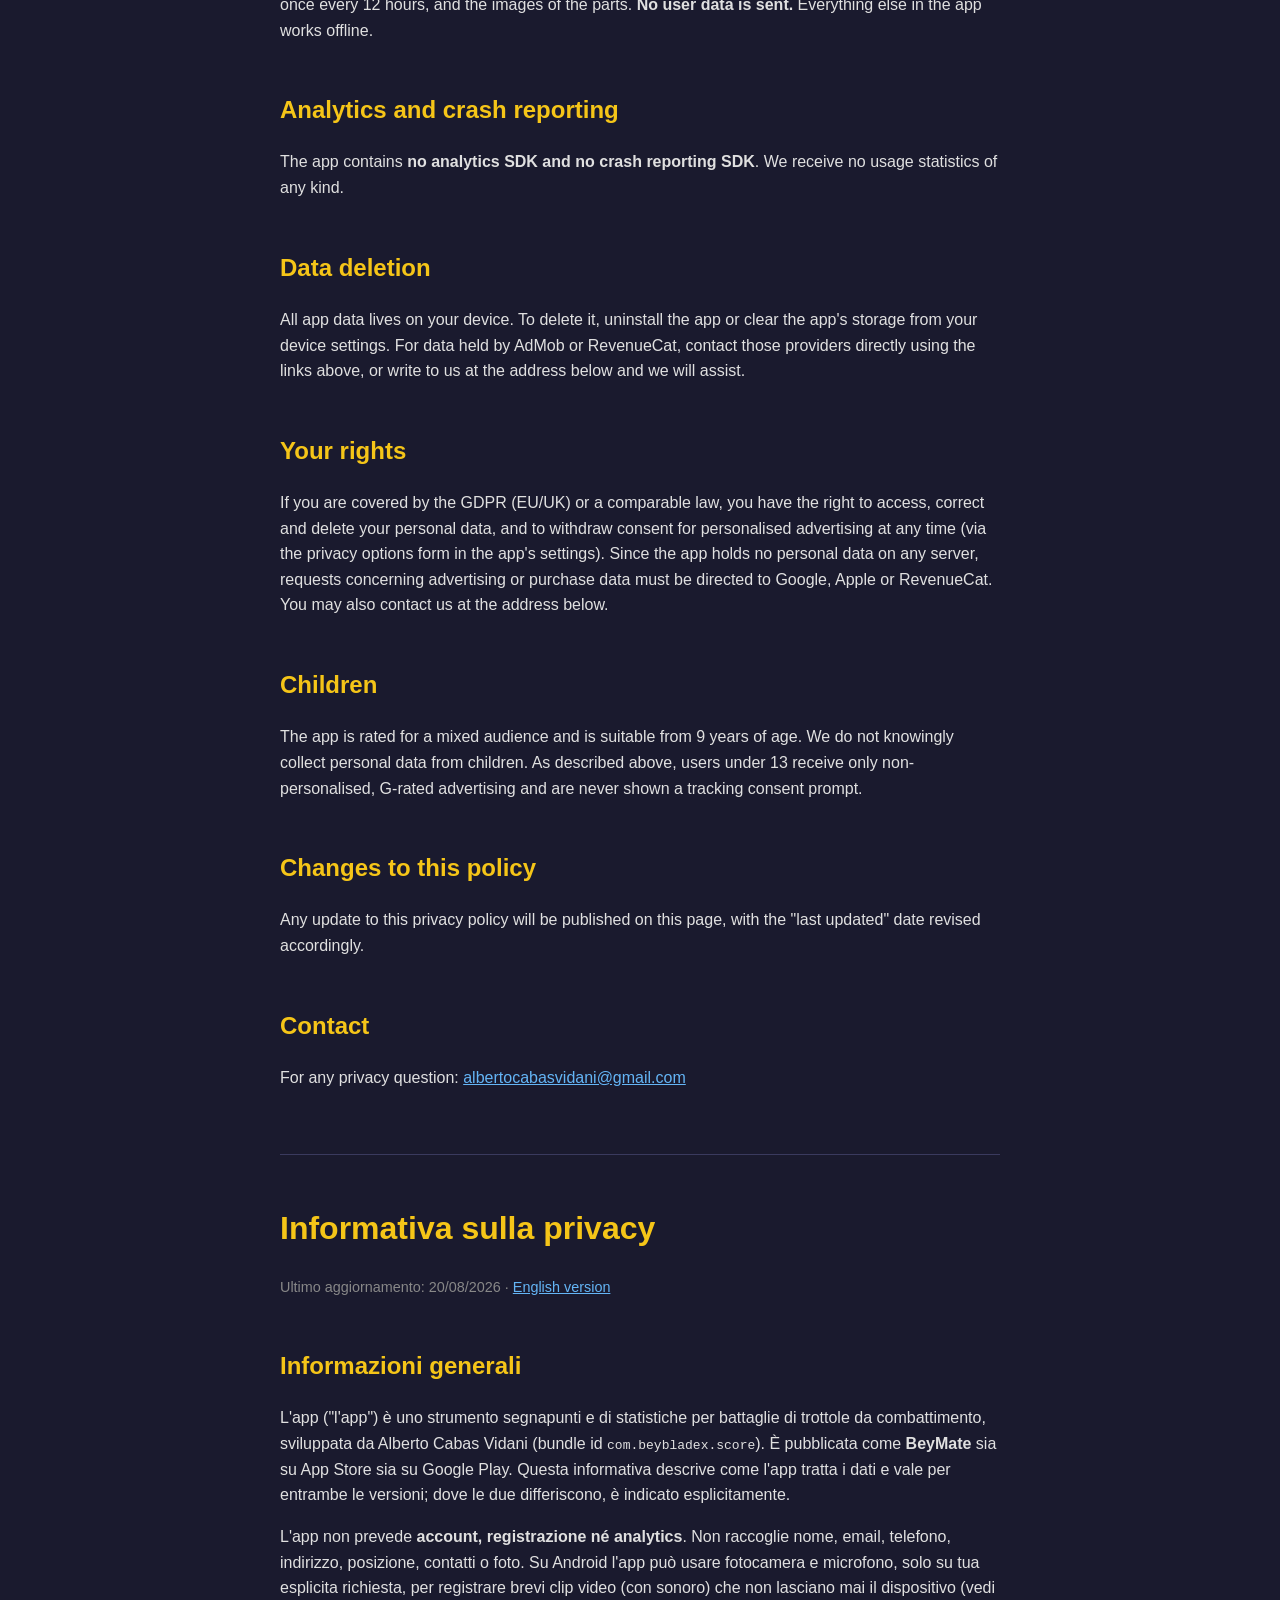
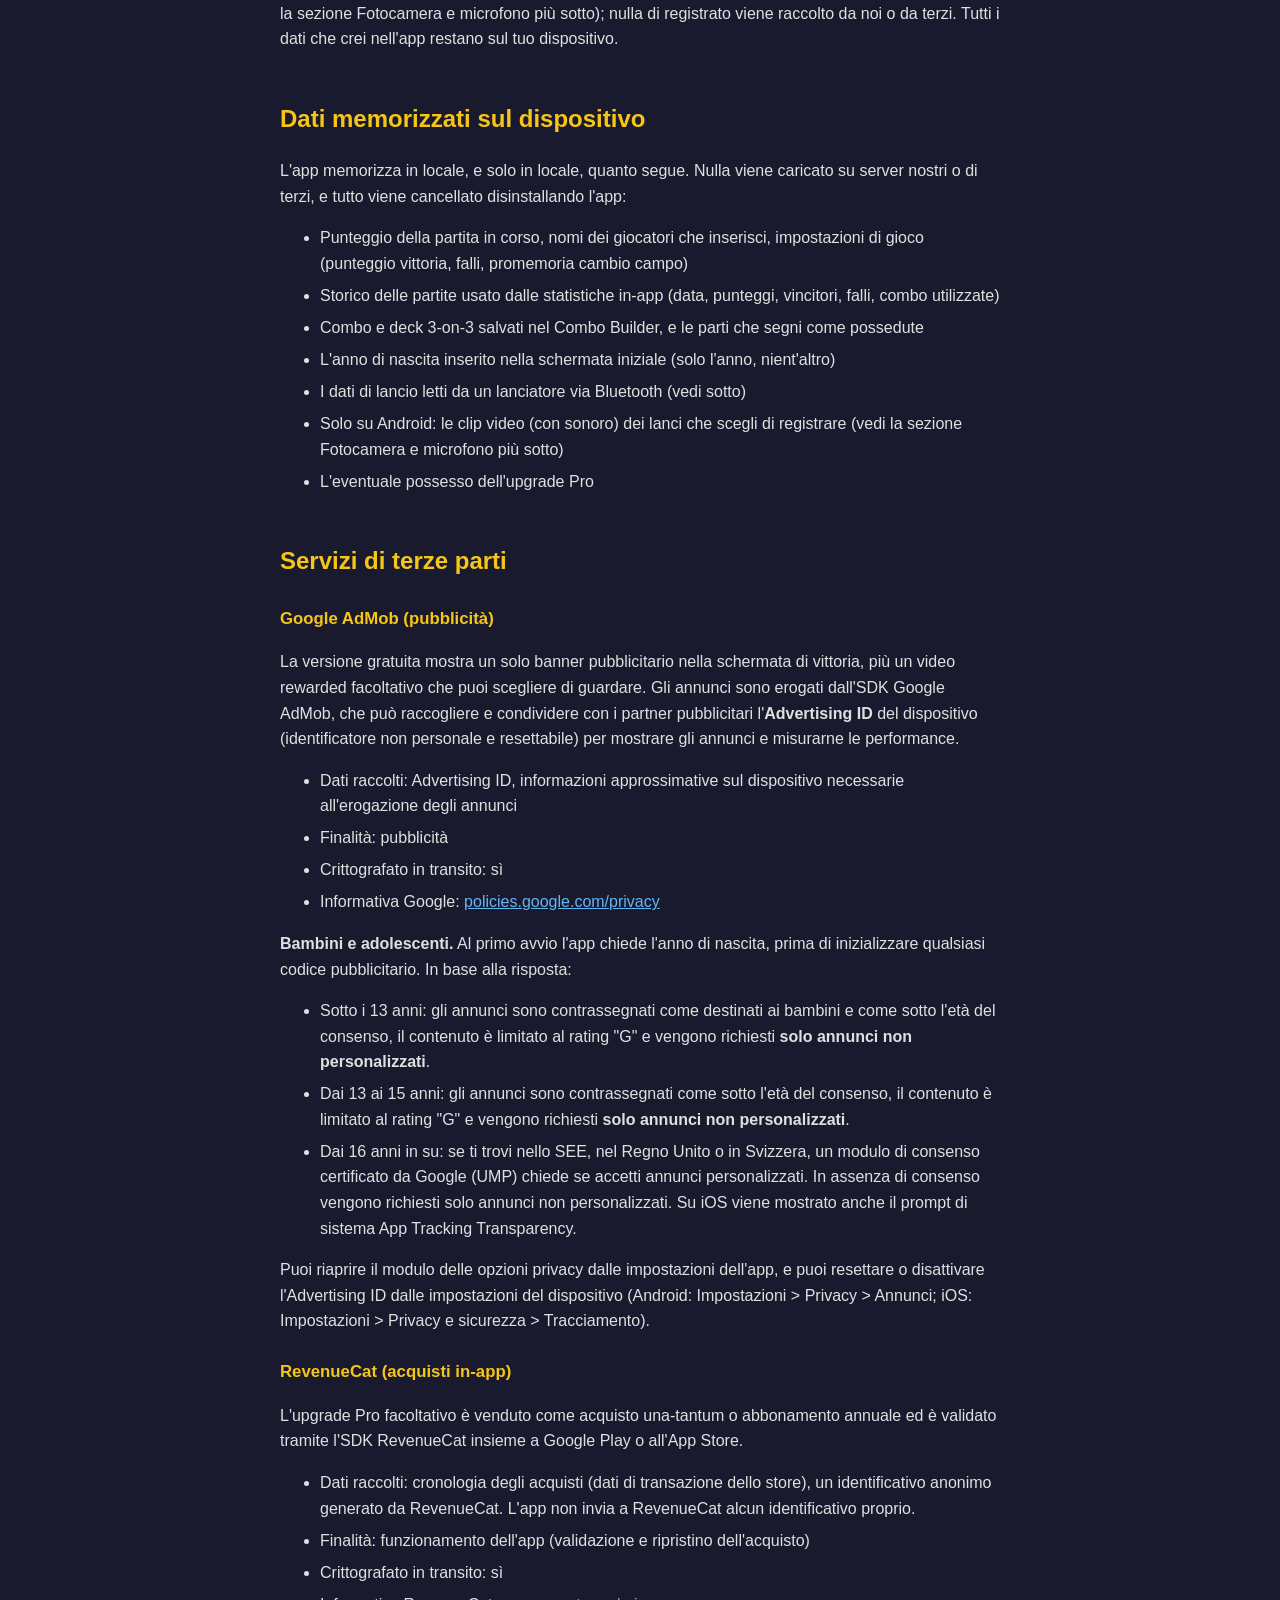
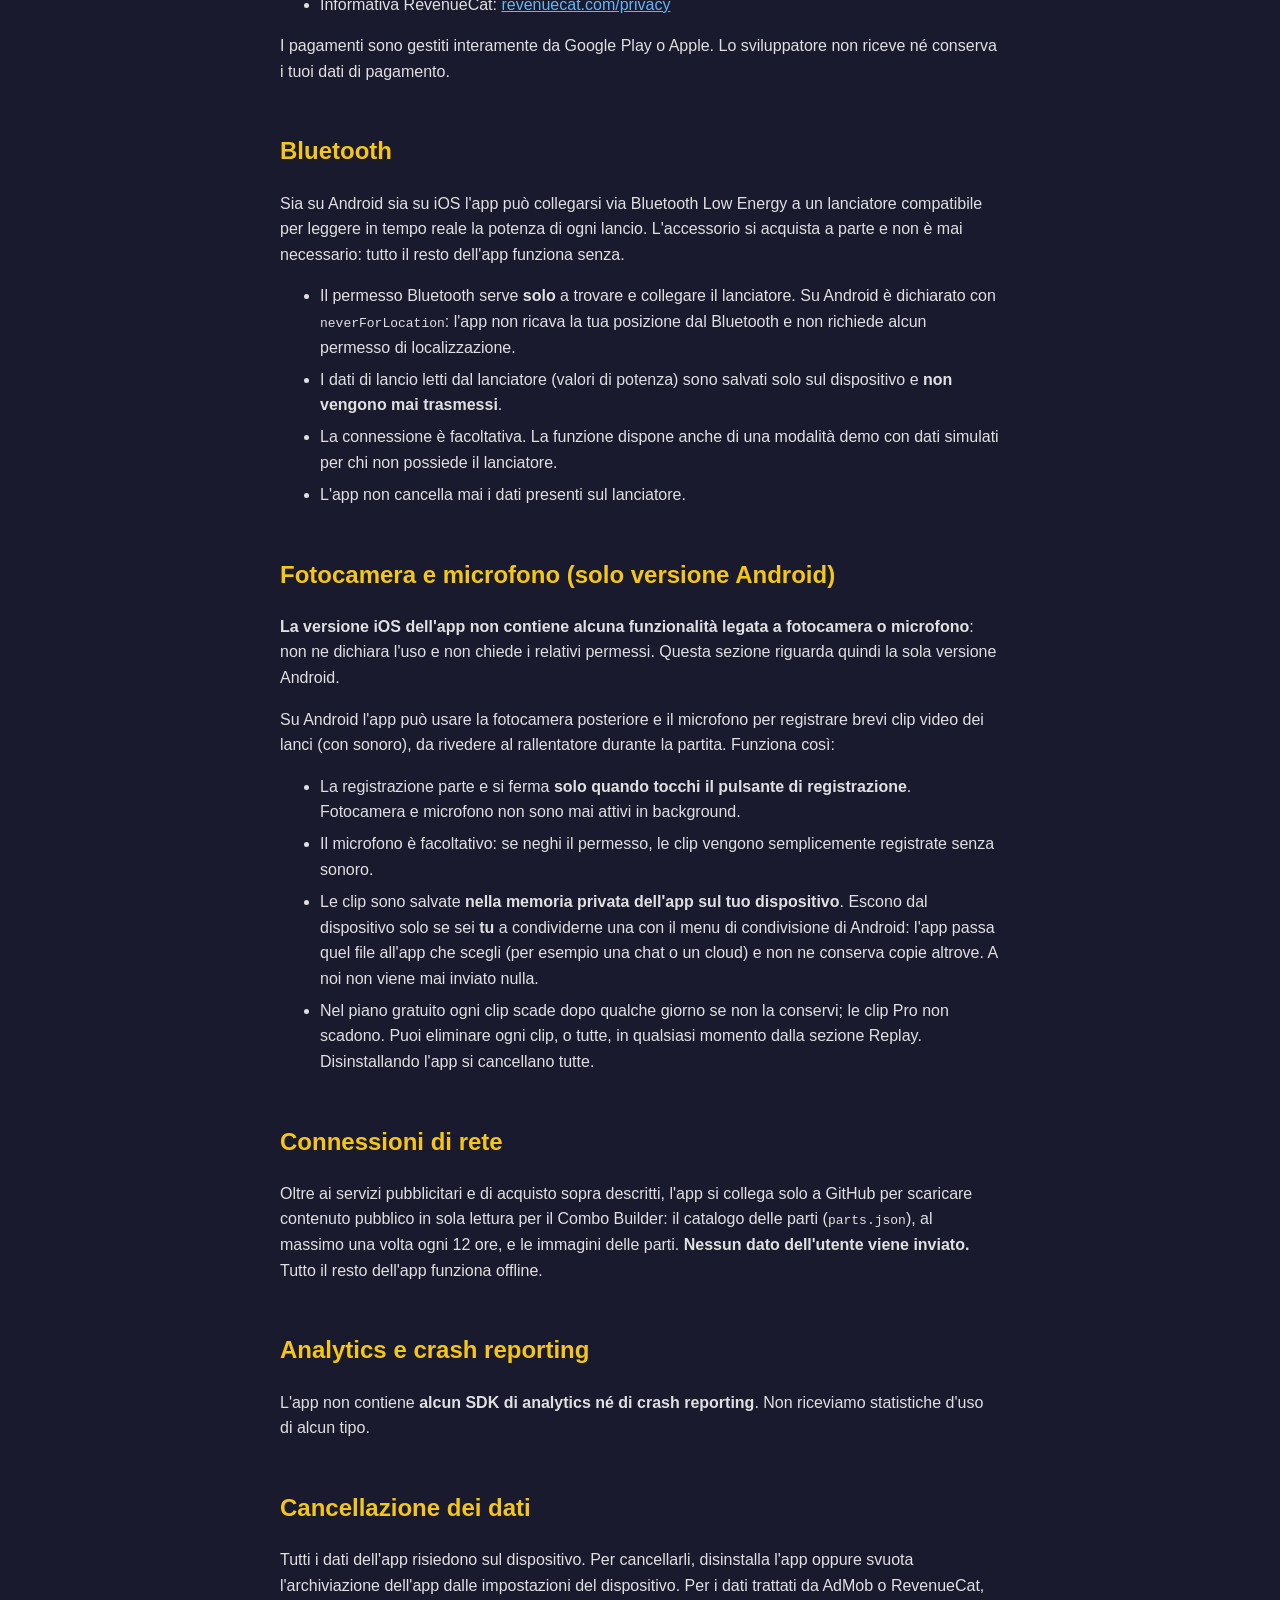
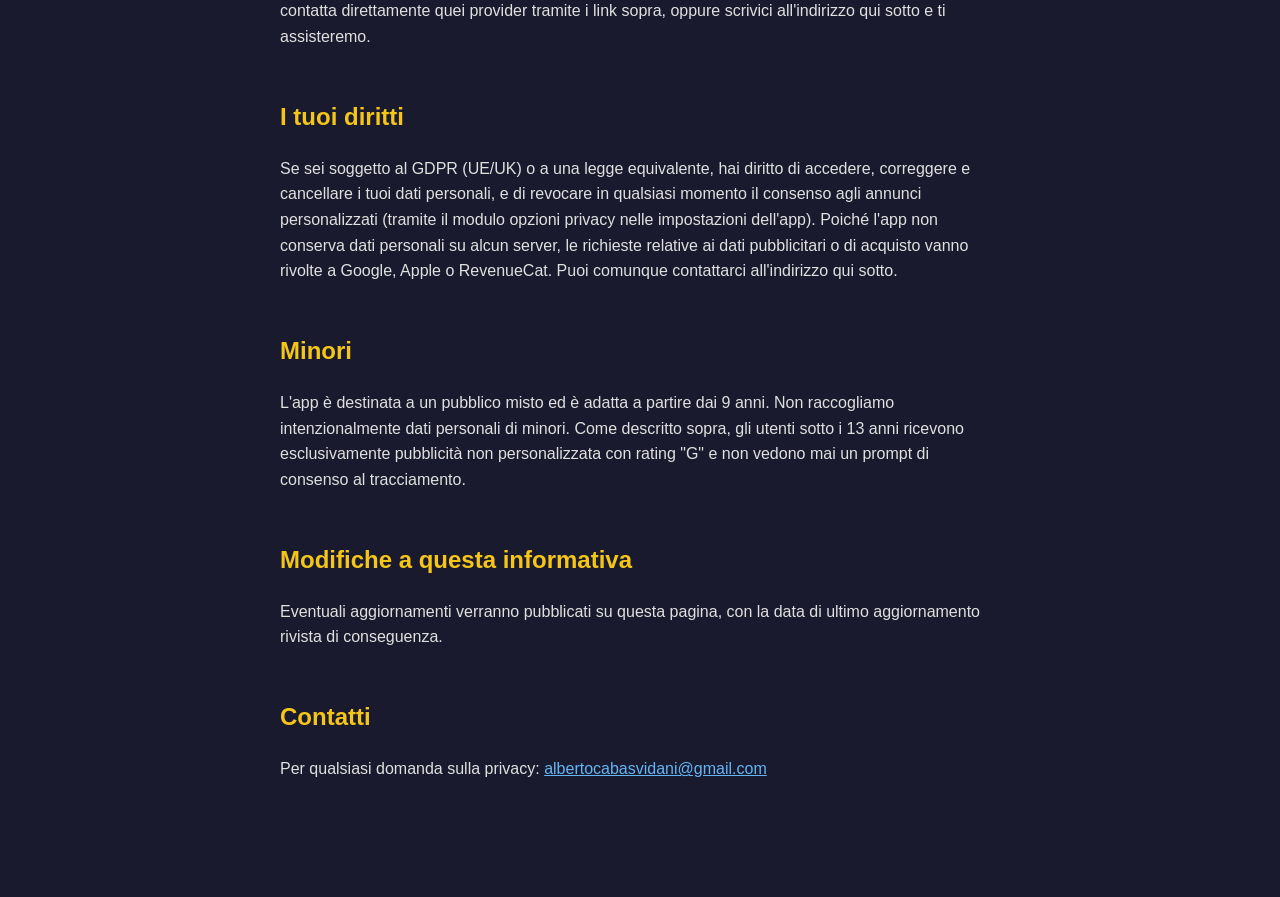
==== commit 296cc0db: "BeyMate: privacy policy per la condivisione delle clip, guida aggiornata La privacy policy dice che " ====
--- a/beybladex-score/privacy-policy.html
+++ b/beybladex-score/privacy-policy.html
@@ -22,7 +22,7 @@
 <body>
 
 <h1 id="en">Privacy Policy</h1>
-<p class="date">Last updated: 10 August 2026 &middot; <a href="#it">Versione italiana</a></p>
+<p class="date">Last updated: 20 August 2026 &middot; <a href="#it">Versione italiana</a></p>
 
 <h2>Overview</h2>
 <p>The app (&ldquo;the app&rdquo;) is a scorekeeping and statistics tool for spinning-top battles, developed by Alberto Cabas Vidani (bundle id <code>com.beybladex.score</code>). It is published as <strong>BeyMate</strong> on both the Apple App Store and Google Play. This policy explains what data the app handles and applies to both versions; where the two differ, it is stated explicitly.</p>
@@ -83,12 +83,12 @@
 <ul>
   <li>Recording starts and stops <strong>only when you tap the record button</strong>. Camera and microphone are never active in the background.</li>
   <li>The microphone is optional: if you deny the microphone permission, clips are simply recorded without sound.</li>
-  <li>Clips are stored <strong>only in the app's private storage on your device</strong>. They are never uploaded, shared or transmitted anywhere, and the app has no feature to do so.</li>
-  <li>The app keeps only the most recent clips (up to 20 clips / 400 MB): older ones are deleted automatically. You can delete any clip, or all of them, at any time from the Replay section. Uninstalling the app deletes them all.</li>
+  <li>Clips are stored <strong>in the app's private storage on your device</strong>. They leave your device only if <strong>you</strong> choose to share one through the Android share sheet: the app hands that file to the app you pick (for example a messaging app or a cloud drive) and keeps no copy anywhere else. Nothing is ever sent to us.</li>
+  <li>In the free plan each clip expires after a few days unless you keep it; Pro clips have no expiry. You can delete any clip, or all of them, at any time from the Replay section. Uninstalling the app deletes them all.</li>
 </ul>
 
 <h2>Network connections</h2>
-<p>Apart from the advertising and purchase services above, the app makes one network request: it downloads a public catalogue of parts (<code>parts.json</code>) from GitHub, at most once every 12 hours, to keep the Combo Builder up to date. This is a read-only download. <strong>No user data is sent.</strong> Everything else in the app works offline.</p>
+<p>Apart from the advertising and purchase services above, the app connects only to GitHub to download read-only public content for the Combo Builder: the parts catalogue (<code>parts.json</code>), at most once every 12 hours, and the images of the parts. <strong>No user data is sent.</strong> Everything else in the app works offline.</p>
 
 <h2>Analytics and crash reporting</h2>
 <p>The app contains <strong>no analytics SDK and no crash reporting SDK</strong>. We receive no usage statistics of any kind.</p>
@@ -111,7 +111,7 @@
 <hr>
 
 <h1 id="it">Informativa sulla privacy</h1>
-<p class="date">Ultimo aggiornamento: 10/08/2026 &middot; <a href="#en">English version</a></p>
+<p class="date">Ultimo aggiornamento: 20/08/2026 &middot; <a href="#en">English version</a></p>
 
 <h2>Informazioni generali</h2>
 <p>L'app ("l'app") è uno strumento segnapunti e di statistiche per battaglie di trottole da combattimento, sviluppata da Alberto Cabas Vidani (bundle id <code>com.beybladex.score</code>). È pubblicata come <strong>BeyMate</strong> sia su App Store sia su Google Play. Questa informativa descrive come l'app tratta i dati e vale per entrambe le versioni; dove le due differiscono, è indicato esplicitamente.</p>
@@ -172,12 +172,12 @@
 <ul>
   <li>La registrazione parte e si ferma <strong>solo quando tocchi il pulsante di registrazione</strong>. Fotocamera e microfono non sono mai attivi in background.</li>
   <li>Il microfono è facoltativo: se neghi il permesso, le clip vengono semplicemente registrate senza sonoro.</li>
-  <li>Le clip sono salvate <strong>solo nella memoria privata dell'app sul tuo dispositivo</strong>. Non vengono mai caricate, condivise né trasmesse da nessuna parte, e l'app non ha alcuna funzione per farlo.</li>
-  <li>L'app conserva solo le clip più recenti (max 20 clip / 400 MB): le più vecchie vengono eliminate automaticamente. Puoi eliminare ogni clip, o tutte, in qualsiasi momento dalla sezione Replay. Disinstallando l'app si cancellano tutte.</li>
+  <li>Le clip sono salvate <strong>nella memoria privata dell'app sul tuo dispositivo</strong>. Escono dal dispositivo solo se sei <strong>tu</strong> a condividerne una con il menu di condivisione di Android: l'app passa quel file all'app che scegli (per esempio una chat o un cloud) e non ne conserva copie altrove. A noi non viene mai inviato nulla.</li>
+  <li>Nel piano gratuito ogni clip scade dopo qualche giorno se non la conservi; le clip Pro non scadono. Puoi eliminare ogni clip, o tutte, in qualsiasi momento dalla sezione Replay. Disinstallando l'app si cancellano tutte.</li>
 </ul>
 
 <h2>Connessioni di rete</h2>
-<p>Oltre ai servizi pubblicitari e di acquisto sopra descritti, l'app effettua una sola richiesta di rete: scarica da GitHub un catalogo pubblico delle parti (<code>parts.json</code>), al massimo una volta ogni 12 ore, per tenere aggiornato il Combo Builder. È un download in sola lettura. <strong>Nessun dato dell'utente viene inviato.</strong> Tutto il resto dell'app funziona offline.</p>
+<p>Oltre ai servizi pubblicitari e di acquisto sopra descritti, l'app si collega solo a GitHub per scaricare contenuto pubblico in sola lettura per il Combo Builder: il catalogo delle parti (<code>parts.json</code>), al massimo una volta ogni 12 ore, e le immagini delle parti. <strong>Nessun dato dell'utente viene inviato.</strong> Tutto il resto dell'app funziona offline.</p>
 
 <h2>Analytics e crash reporting</h2>
 <p>L'app non contiene <strong>alcun SDK di analytics né di crash reporting</strong>. Non riceviamo statistiche d'uso di alcun tipo.</p>
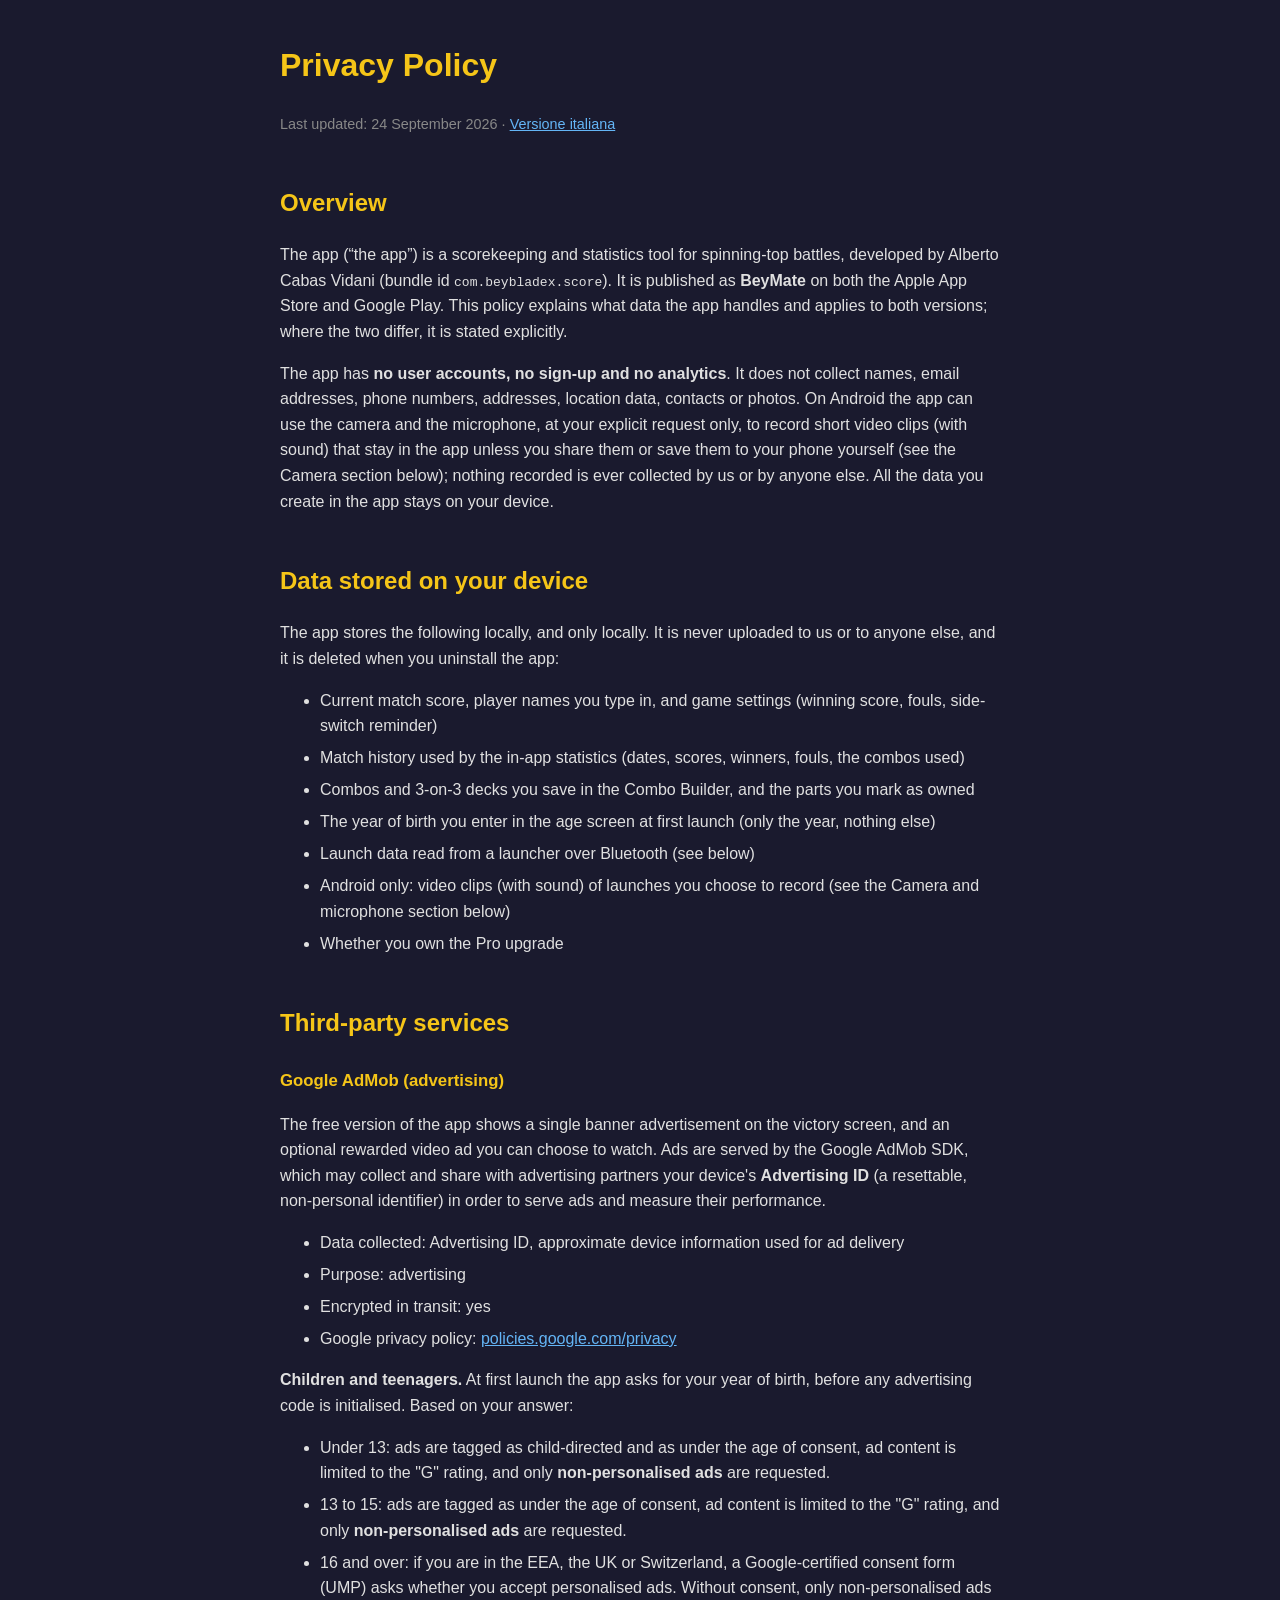
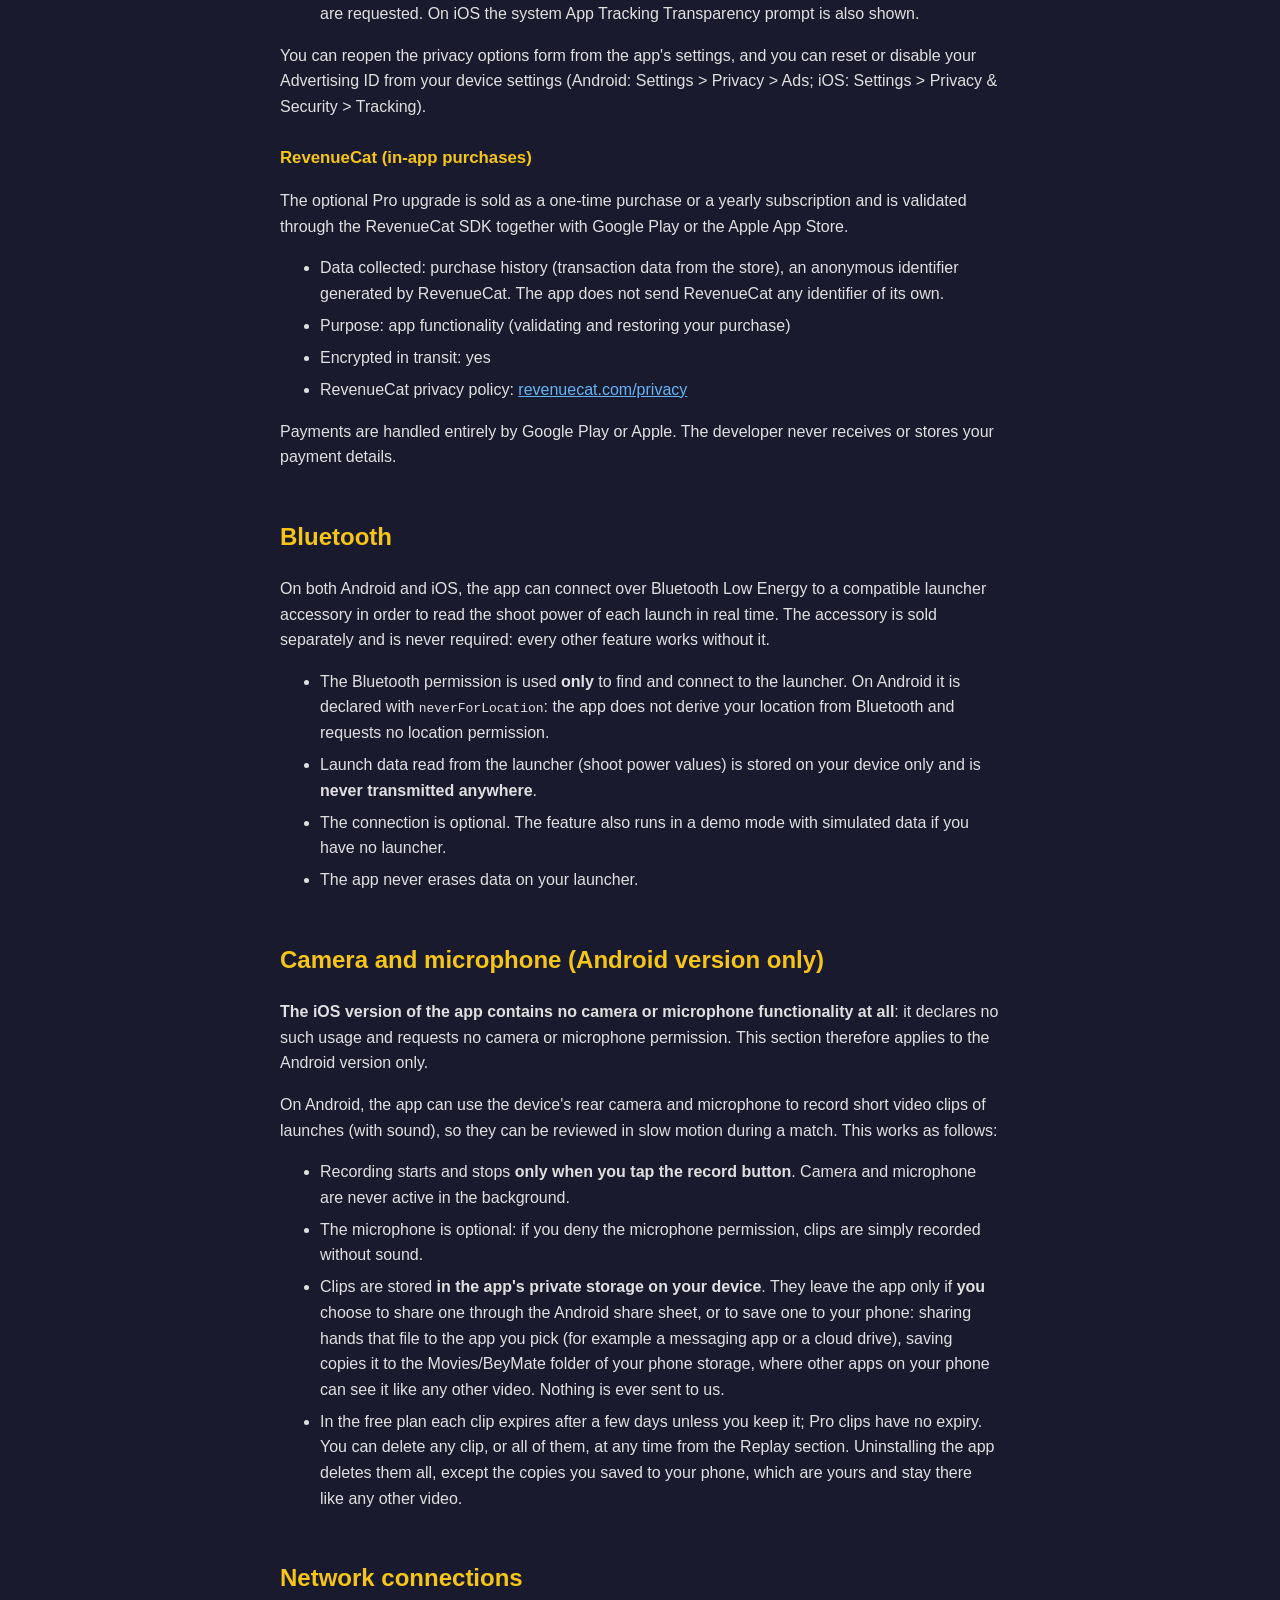
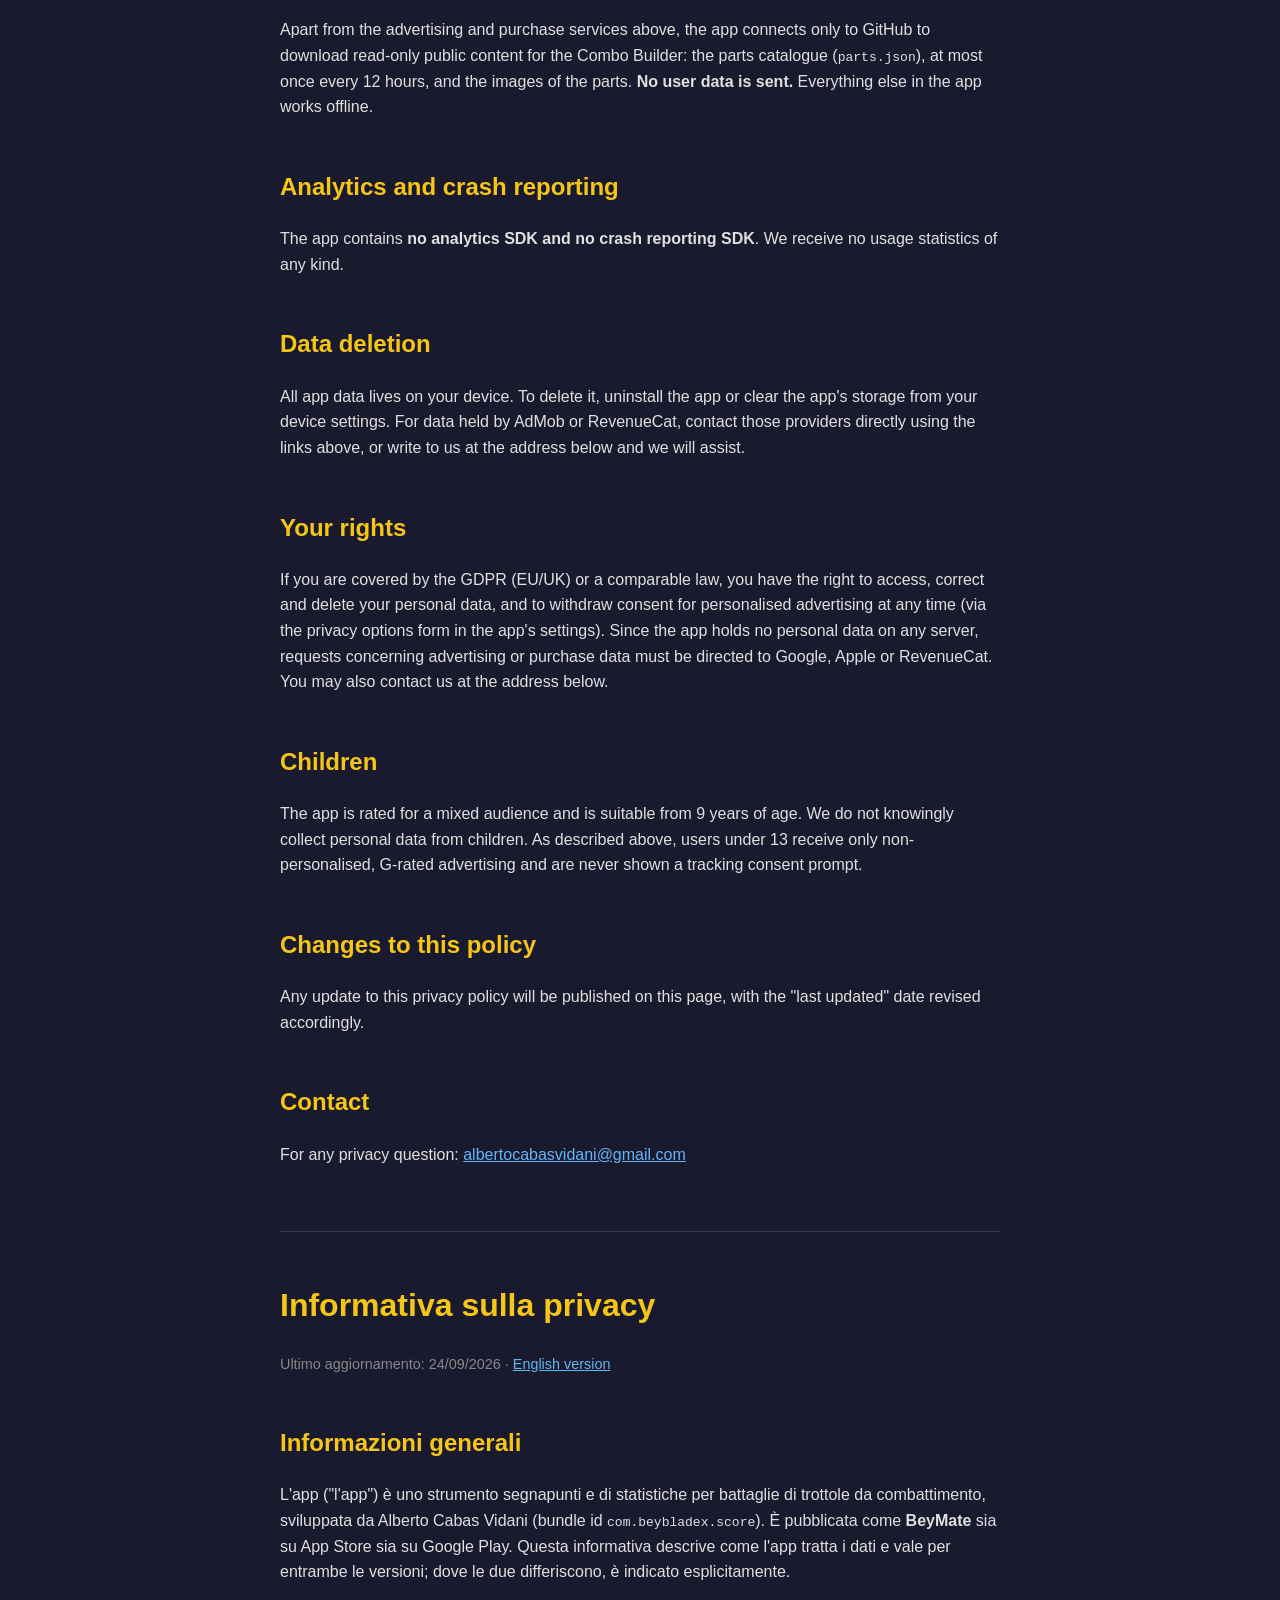
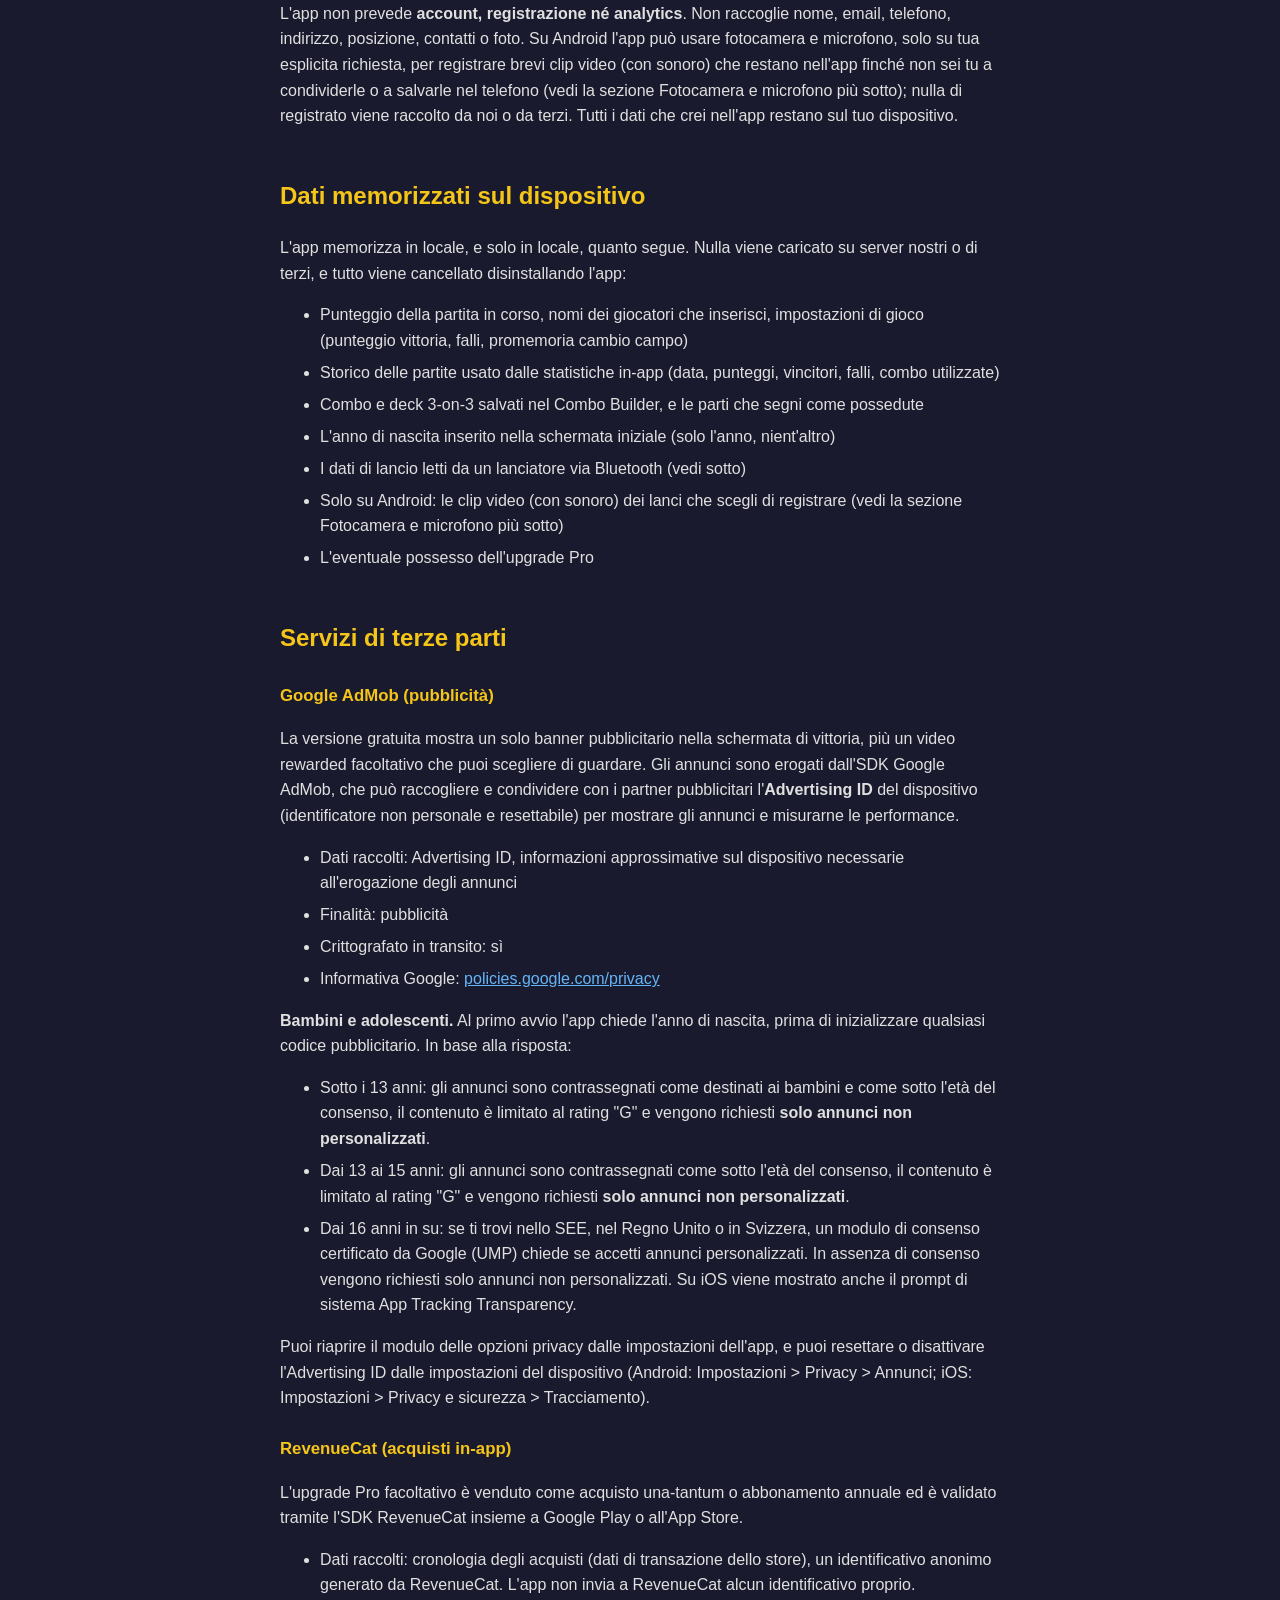
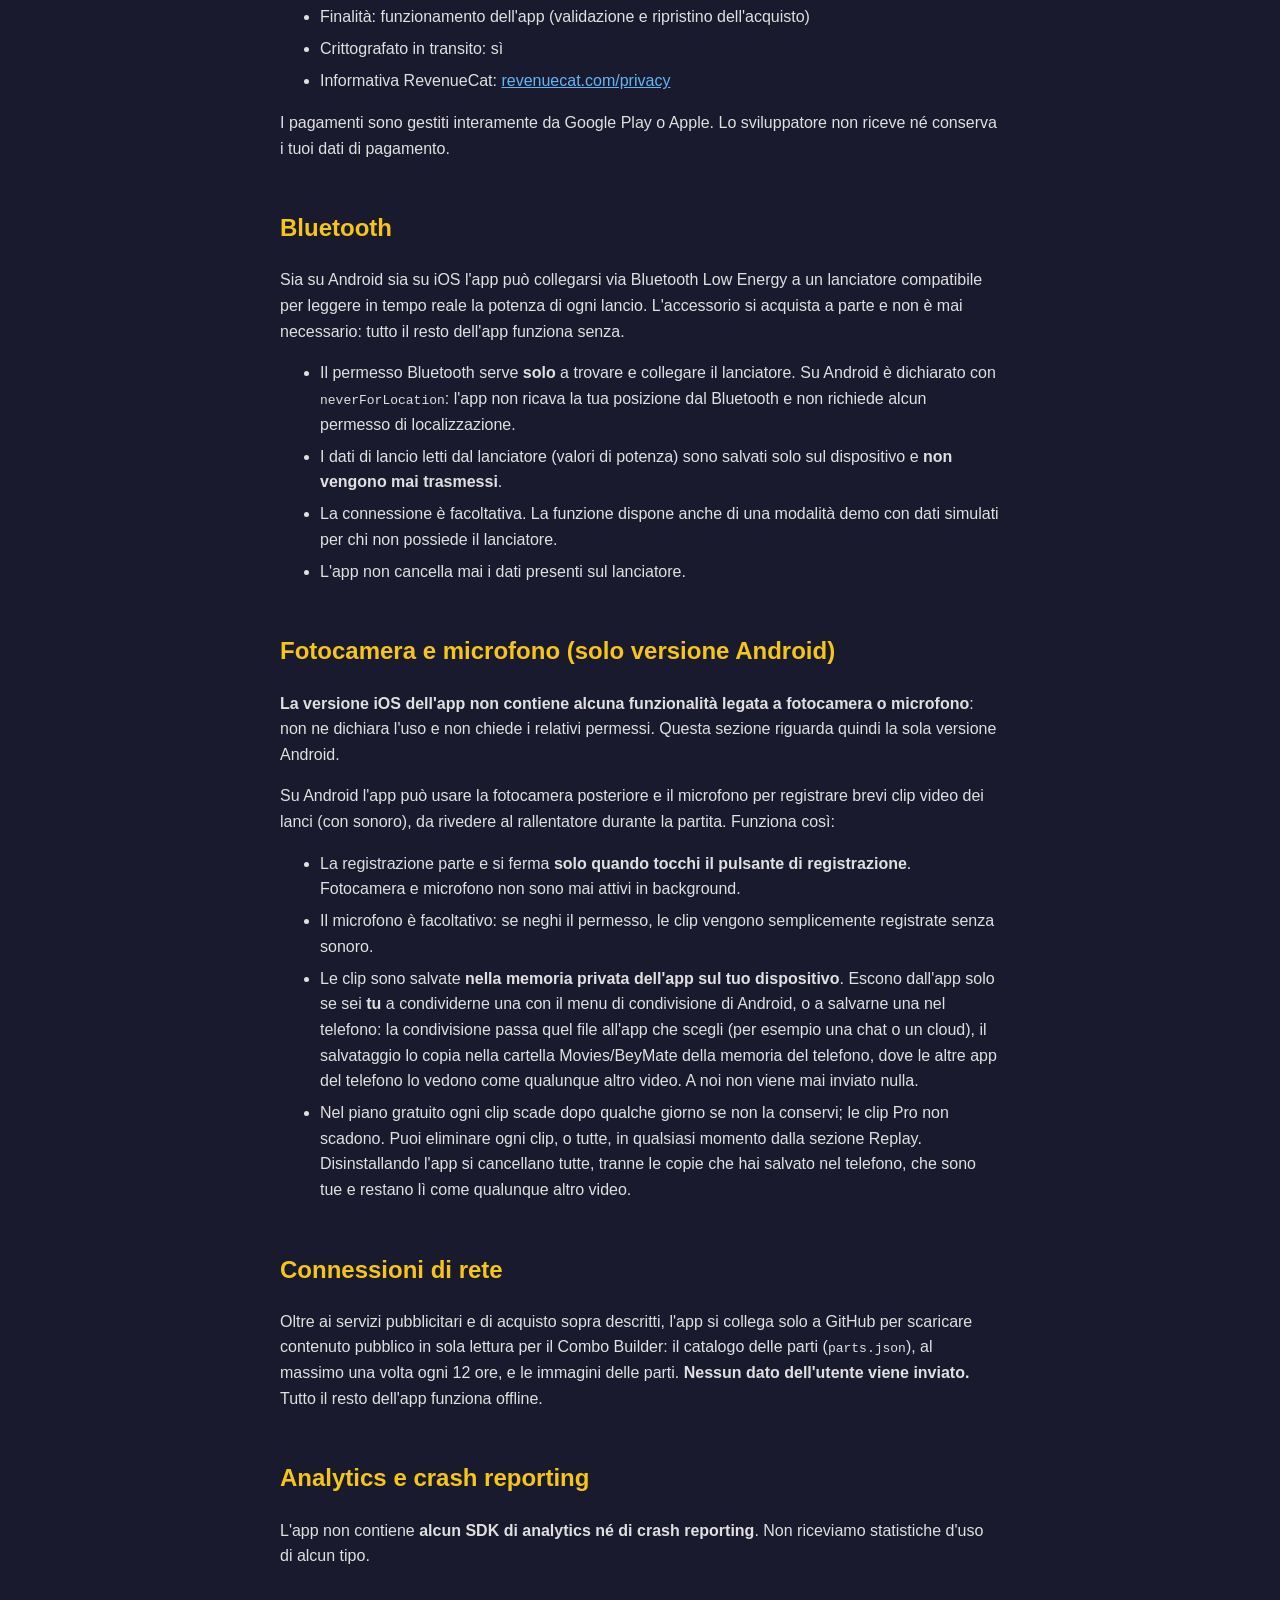
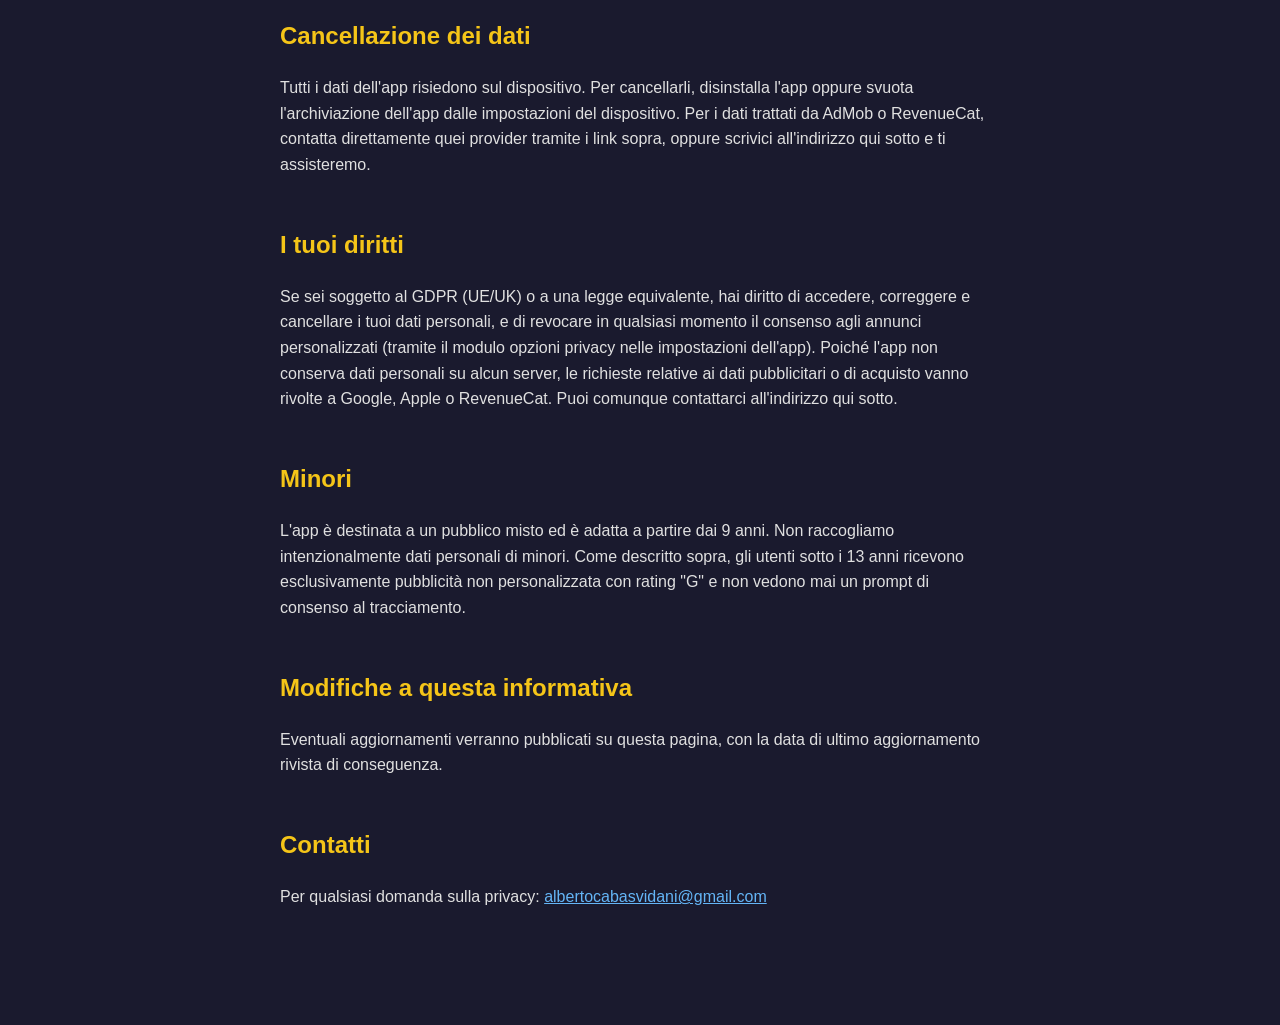
==== commit 860f299f: "BeyMate: privacy policy col salvataggio delle clip nel telefono La v37, in review su Play, copia le " ====
--- a/beybladex-score/privacy-policy.html
+++ b/beybladex-score/privacy-policy.html
@@ -22,11 +22,11 @@
 <body>
 
 <h1 id="en">Privacy Policy</h1>
-<p class="date">Last updated: 20 August 2026 &middot; <a href="#it">Versione italiana</a></p>
+<p class="date">Last updated: 24 September 2026 &middot; <a href="#it">Versione italiana</a></p>
 
 <h2>Overview</h2>
 <p>The app (&ldquo;the app&rdquo;) is a scorekeeping and statistics tool for spinning-top battles, developed by Alberto Cabas Vidani (bundle id <code>com.beybladex.score</code>). It is published as <strong>BeyMate</strong> on both the Apple App Store and Google Play. This policy explains what data the app handles and applies to both versions; where the two differ, it is stated explicitly.</p>
-<p>The app has <strong>no user accounts, no sign-up and no analytics</strong>. It does not collect names, email addresses, phone numbers, addresses, location data, contacts or photos. On Android the app can use the camera and the microphone, at your explicit request only, to record short video clips (with sound) that never leave your device (see the Camera section below); nothing recorded is ever collected by us or by anyone else. All the data you create in the app stays on your device.</p>
+<p>The app has <strong>no user accounts, no sign-up and no analytics</strong>. It does not collect names, email addresses, phone numbers, addresses, location data, contacts or photos. On Android the app can use the camera and the microphone, at your explicit request only, to record short video clips (with sound) that stay in the app unless you share them or save them to your phone yourself (see the Camera section below); nothing recorded is ever collected by us or by anyone else. All the data you create in the app stays on your device.</p>
 
 <h2>Data stored on your device</h2>
 <p>The app stores the following locally, and only locally. It is never uploaded to us or to anyone else, and it is deleted when you uninstall the app:</p>
@@ -83,8 +83,8 @@
 <ul>
   <li>Recording starts and stops <strong>only when you tap the record button</strong>. Camera and microphone are never active in the background.</li>
   <li>The microphone is optional: if you deny the microphone permission, clips are simply recorded without sound.</li>
-  <li>Clips are stored <strong>in the app's private storage on your device</strong>. They leave your device only if <strong>you</strong> choose to share one through the Android share sheet: the app hands that file to the app you pick (for example a messaging app or a cloud drive) and keeps no copy anywhere else. Nothing is ever sent to us.</li>
-  <li>In the free plan each clip expires after a few days unless you keep it; Pro clips have no expiry. You can delete any clip, or all of them, at any time from the Replay section. Uninstalling the app deletes them all.</li>
+  <li>Clips are stored <strong>in the app's private storage on your device</strong>. They leave the app only if <strong>you</strong> choose to share one through the Android share sheet, or to save one to your phone: sharing hands that file to the app you pick (for example a messaging app or a cloud drive), saving copies it to the Movies/BeyMate folder of your phone storage, where other apps on your phone can see it like any other video. Nothing is ever sent to us.</li>
+  <li>In the free plan each clip expires after a few days unless you keep it; Pro clips have no expiry. You can delete any clip, or all of them, at any time from the Replay section. Uninstalling the app deletes them all, except the copies you saved to your phone, which are yours and stay there like any other video.</li>
 </ul>
 
 <h2>Network connections</h2>
@@ -111,11 +111,11 @@
 <hr>
 
 <h1 id="it">Informativa sulla privacy</h1>
-<p class="date">Ultimo aggiornamento: 20/08/2026 &middot; <a href="#en">English version</a></p>
+<p class="date">Ultimo aggiornamento: 24/09/2026 &middot; <a href="#en">English version</a></p>
 
 <h2>Informazioni generali</h2>
 <p>L'app ("l'app") è uno strumento segnapunti e di statistiche per battaglie di trottole da combattimento, sviluppata da Alberto Cabas Vidani (bundle id <code>com.beybladex.score</code>). È pubblicata come <strong>BeyMate</strong> sia su App Store sia su Google Play. Questa informativa descrive come l'app tratta i dati e vale per entrambe le versioni; dove le due differiscono, è indicato esplicitamente.</p>
-<p>L'app non prevede <strong>account, registrazione né analytics</strong>. Non raccoglie nome, email, telefono, indirizzo, posizione, contatti o foto. Su Android l'app può usare fotocamera e microfono, solo su tua esplicita richiesta, per registrare brevi clip video (con sonoro) che non lasciano mai il dispositivo (vedi la sezione Fotocamera e microfono più sotto); nulla di registrato viene raccolto da noi o da terzi. Tutti i dati che crei nell'app restano sul tuo dispositivo.</p>
+<p>L'app non prevede <strong>account, registrazione né analytics</strong>. Non raccoglie nome, email, telefono, indirizzo, posizione, contatti o foto. Su Android l'app può usare fotocamera e microfono, solo su tua esplicita richiesta, per registrare brevi clip video (con sonoro) che restano nell'app finché non sei tu a condividerle o a salvarle nel telefono (vedi la sezione Fotocamera e microfono più sotto); nulla di registrato viene raccolto da noi o da terzi. Tutti i dati che crei nell'app restano sul tuo dispositivo.</p>
 
 <h2>Dati memorizzati sul dispositivo</h2>
 <p>L'app memorizza in locale, e solo in locale, quanto segue. Nulla viene caricato su server nostri o di terzi, e tutto viene cancellato disinstallando l'app:</p>
@@ -172,8 +172,8 @@
 <ul>
   <li>La registrazione parte e si ferma <strong>solo quando tocchi il pulsante di registrazione</strong>. Fotocamera e microfono non sono mai attivi in background.</li>
   <li>Il microfono è facoltativo: se neghi il permesso, le clip vengono semplicemente registrate senza sonoro.</li>
-  <li>Le clip sono salvate <strong>nella memoria privata dell'app sul tuo dispositivo</strong>. Escono dal dispositivo solo se sei <strong>tu</strong> a condividerne una con il menu di condivisione di Android: l'app passa quel file all'app che scegli (per esempio una chat o un cloud) e non ne conserva copie altrove. A noi non viene mai inviato nulla.</li>
-  <li>Nel piano gratuito ogni clip scade dopo qualche giorno se non la conservi; le clip Pro non scadono. Puoi eliminare ogni clip, o tutte, in qualsiasi momento dalla sezione Replay. Disinstallando l'app si cancellano tutte.</li>
+  <li>Le clip sono salvate <strong>nella memoria privata dell'app sul tuo dispositivo</strong>. Escono dall'app solo se sei <strong>tu</strong> a condividerne una con il menu di condivisione di Android, o a salvarne una nel telefono: la condivisione passa quel file all'app che scegli (per esempio una chat o un cloud), il salvataggio lo copia nella cartella Movies/BeyMate della memoria del telefono, dove le altre app del telefono lo vedono come qualunque altro video. A noi non viene mai inviato nulla.</li>
+  <li>Nel piano gratuito ogni clip scade dopo qualche giorno se non la conservi; le clip Pro non scadono. Puoi eliminare ogni clip, o tutte, in qualsiasi momento dalla sezione Replay. Disinstallando l'app si cancellano tutte, tranne le copie che hai salvato nel telefono, che sono tue e restano lì come qualunque altro video.</li>
 </ul>
 
 <h2>Connessioni di rete</h2>
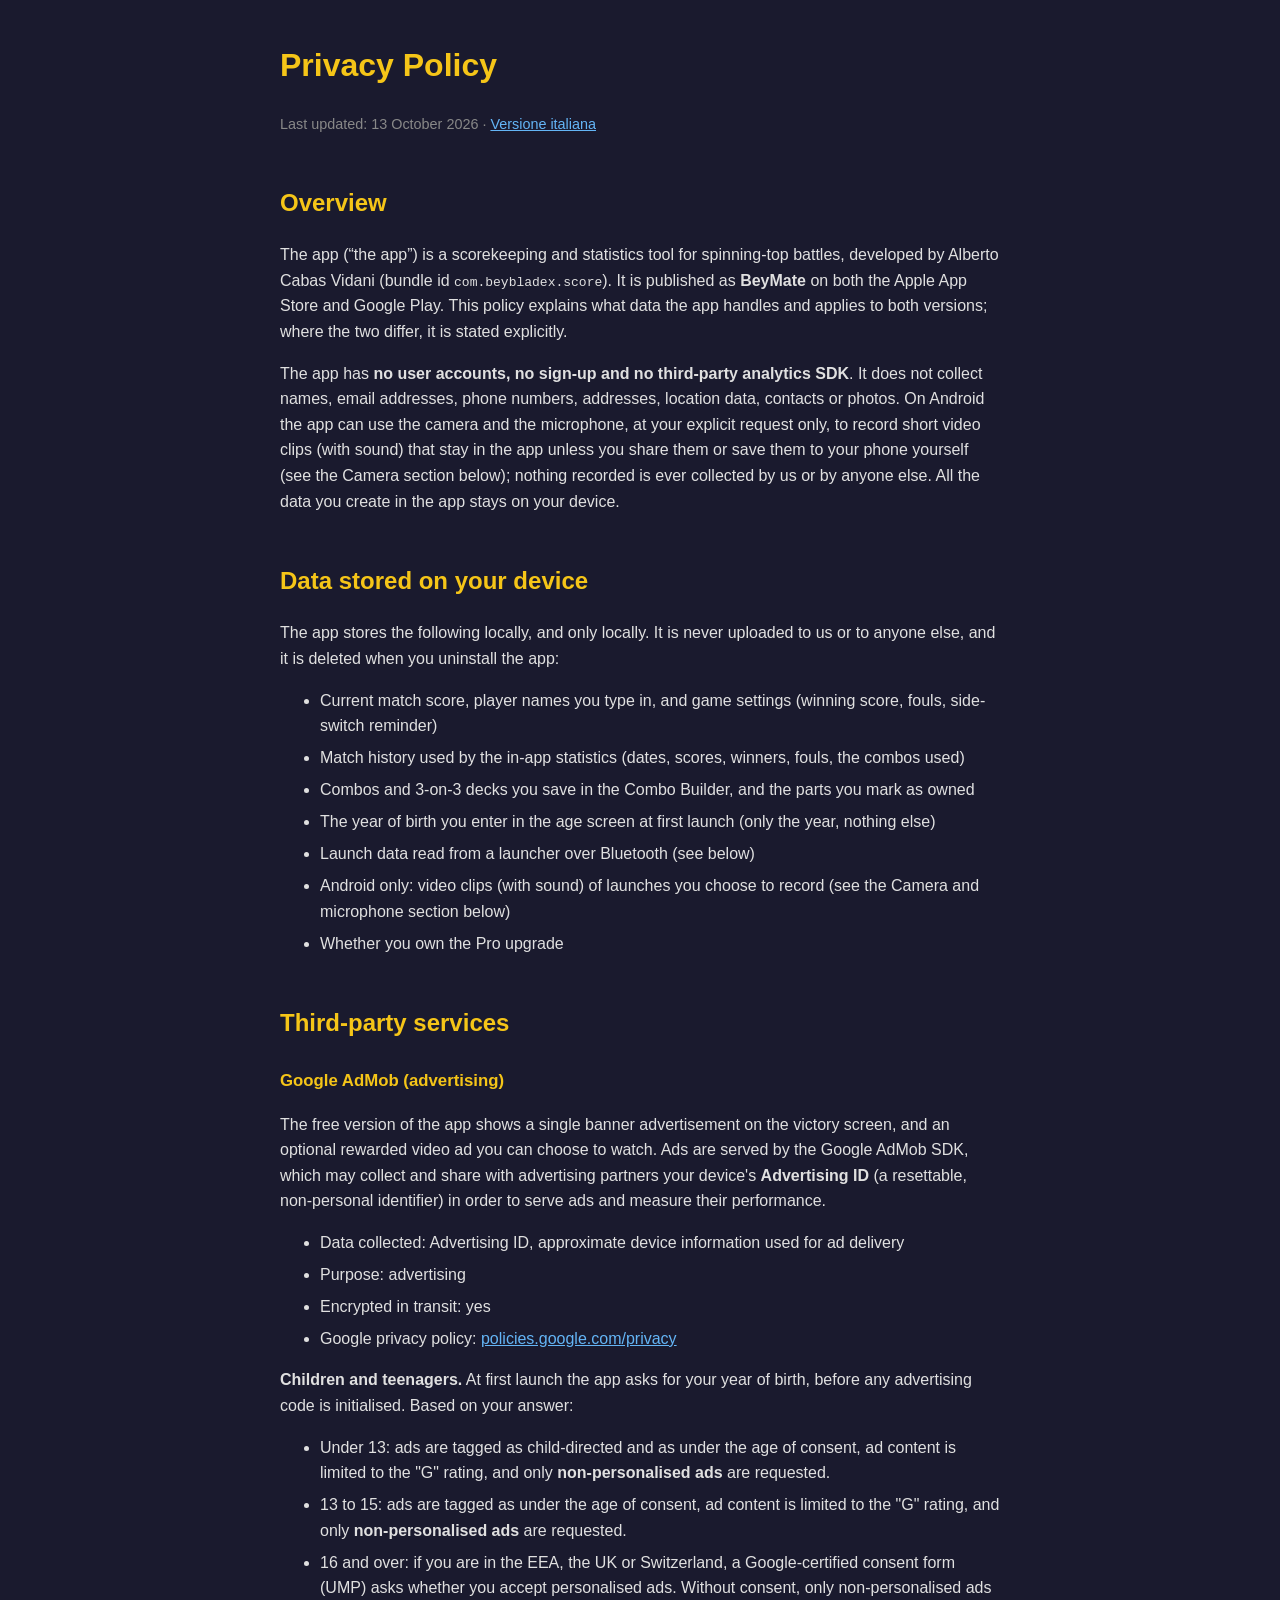
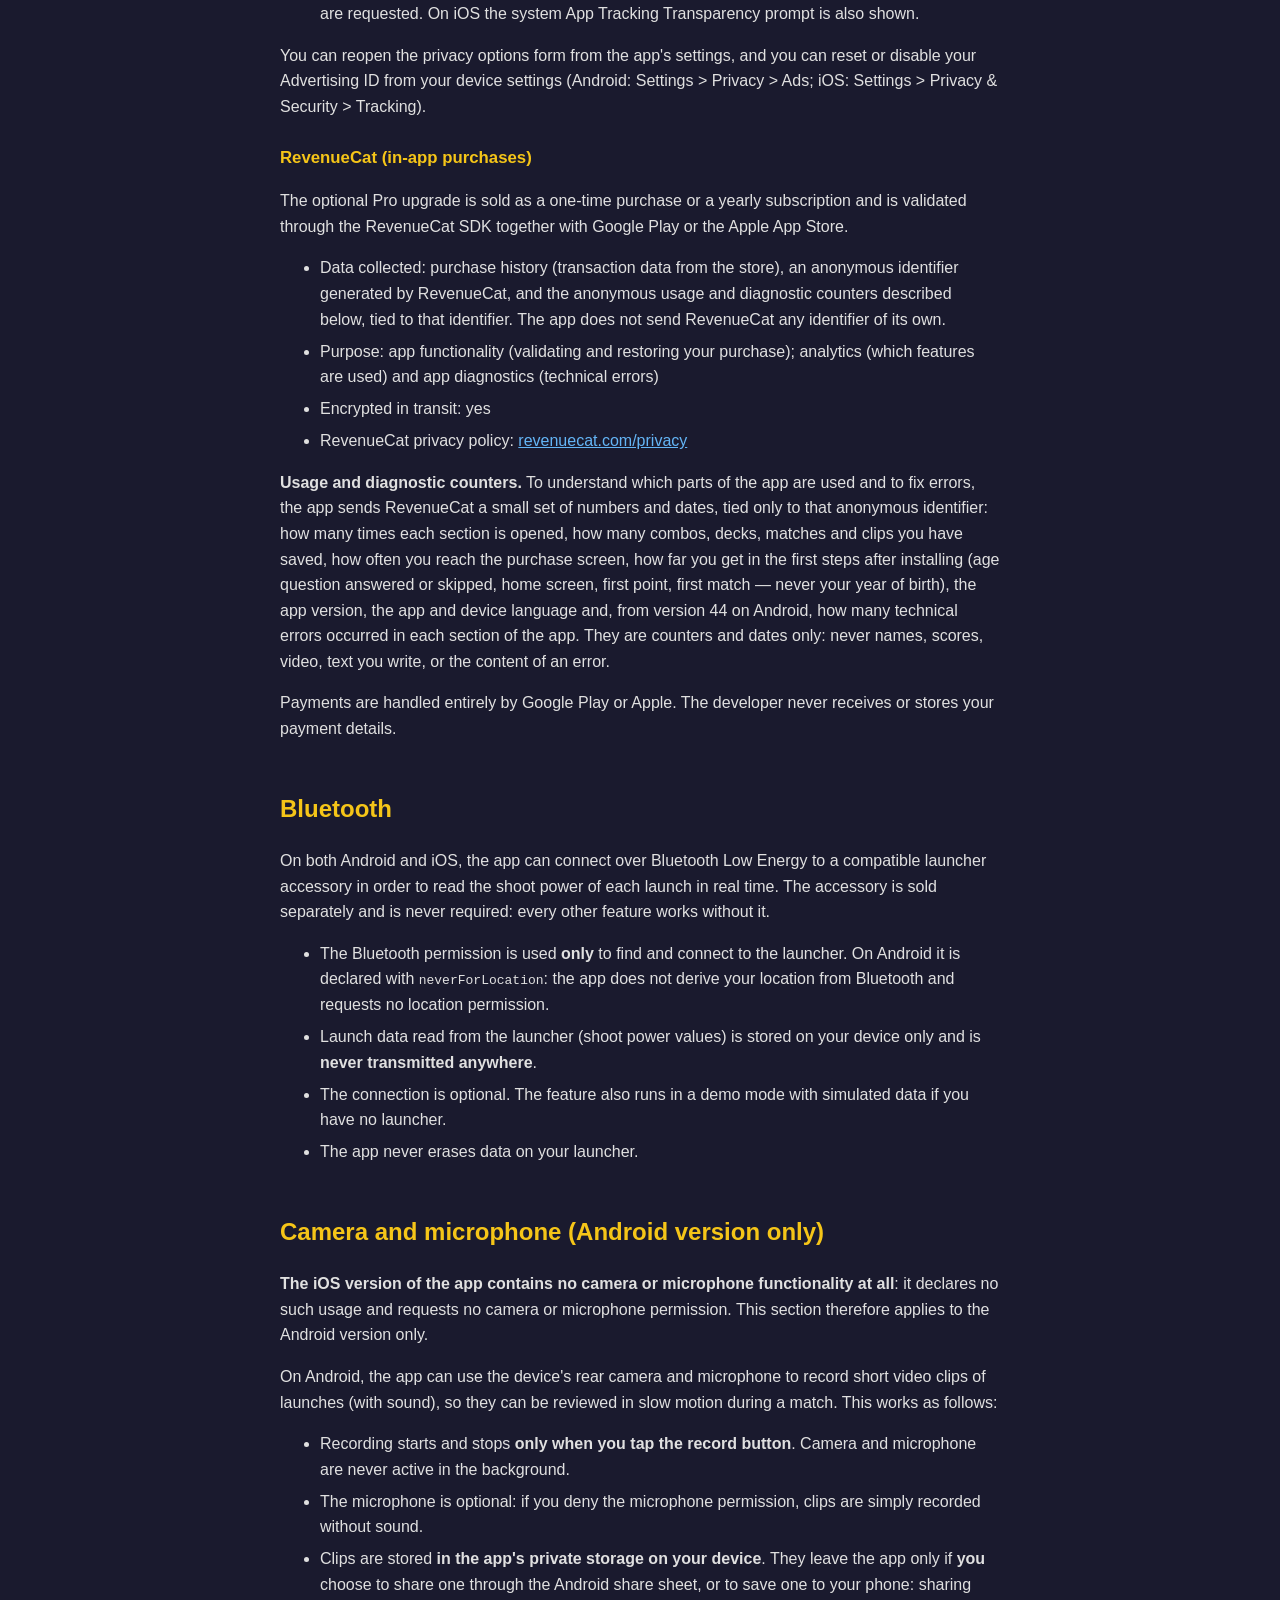
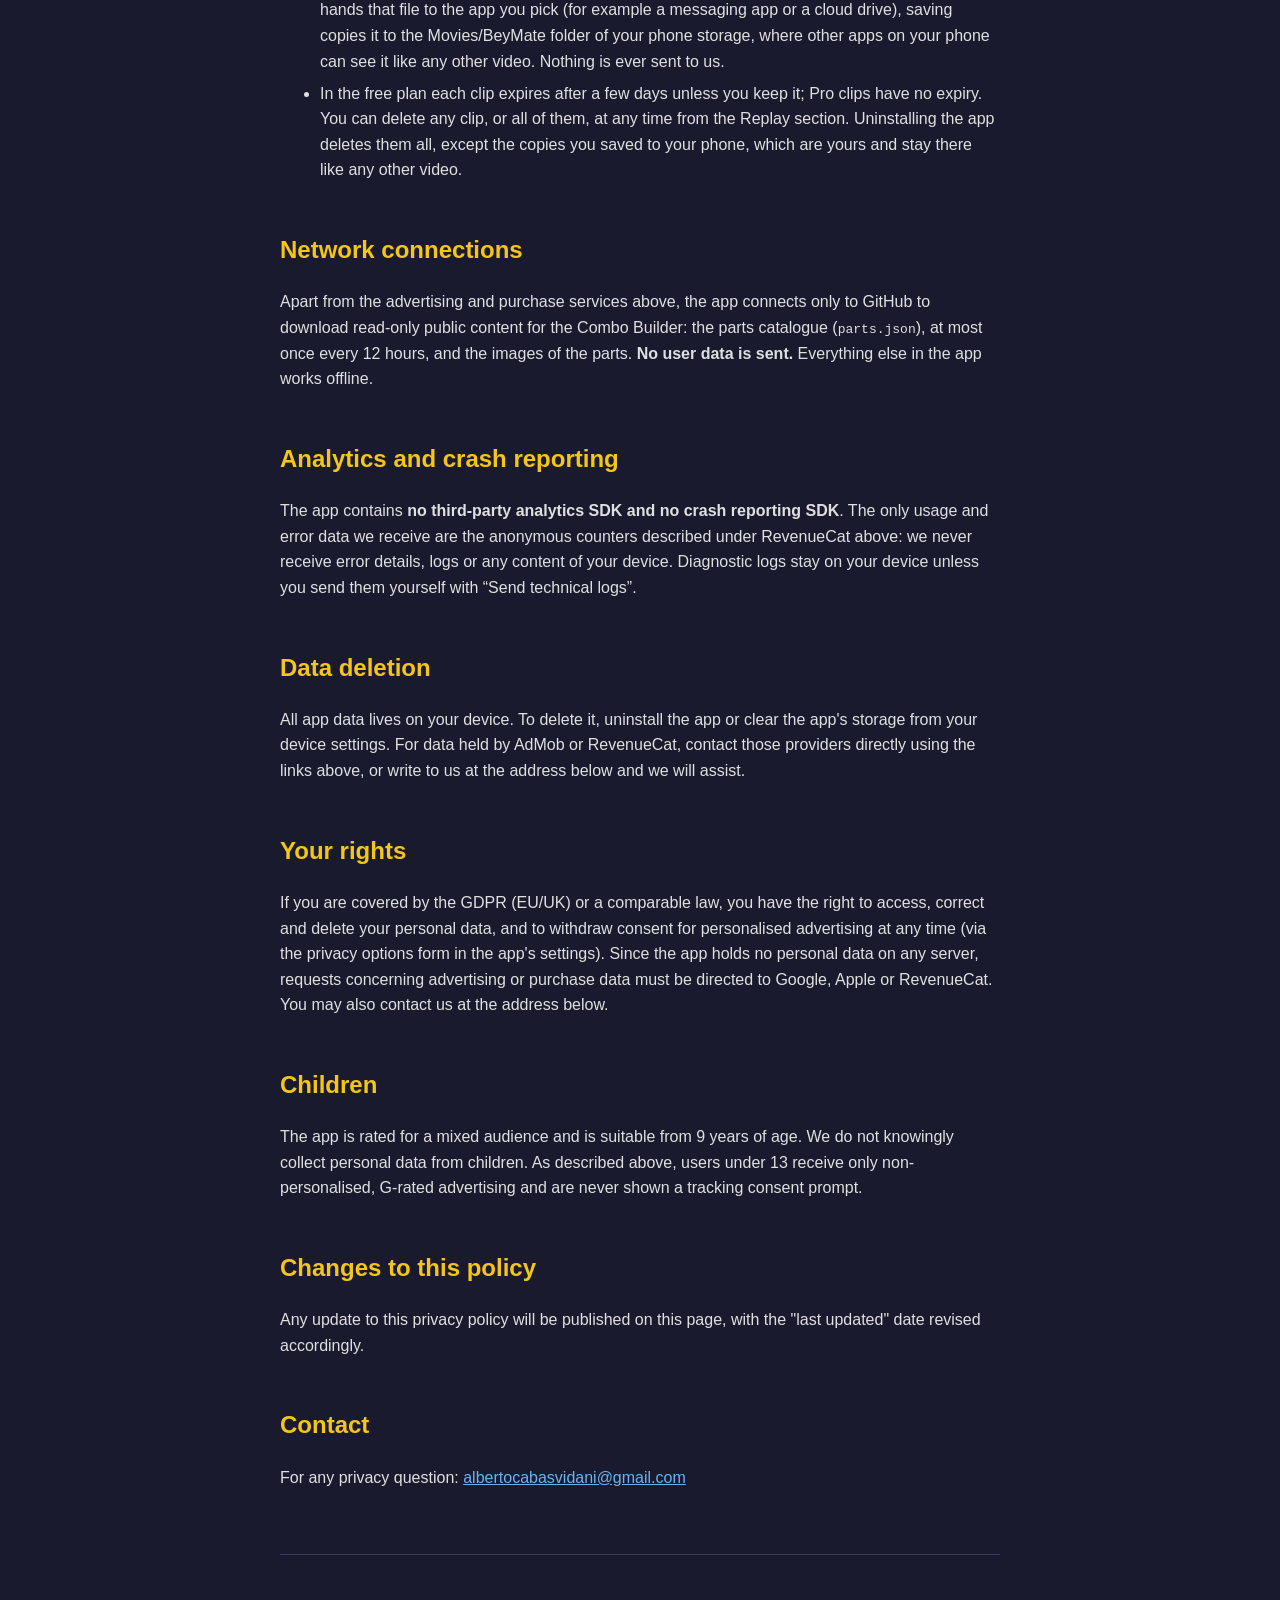
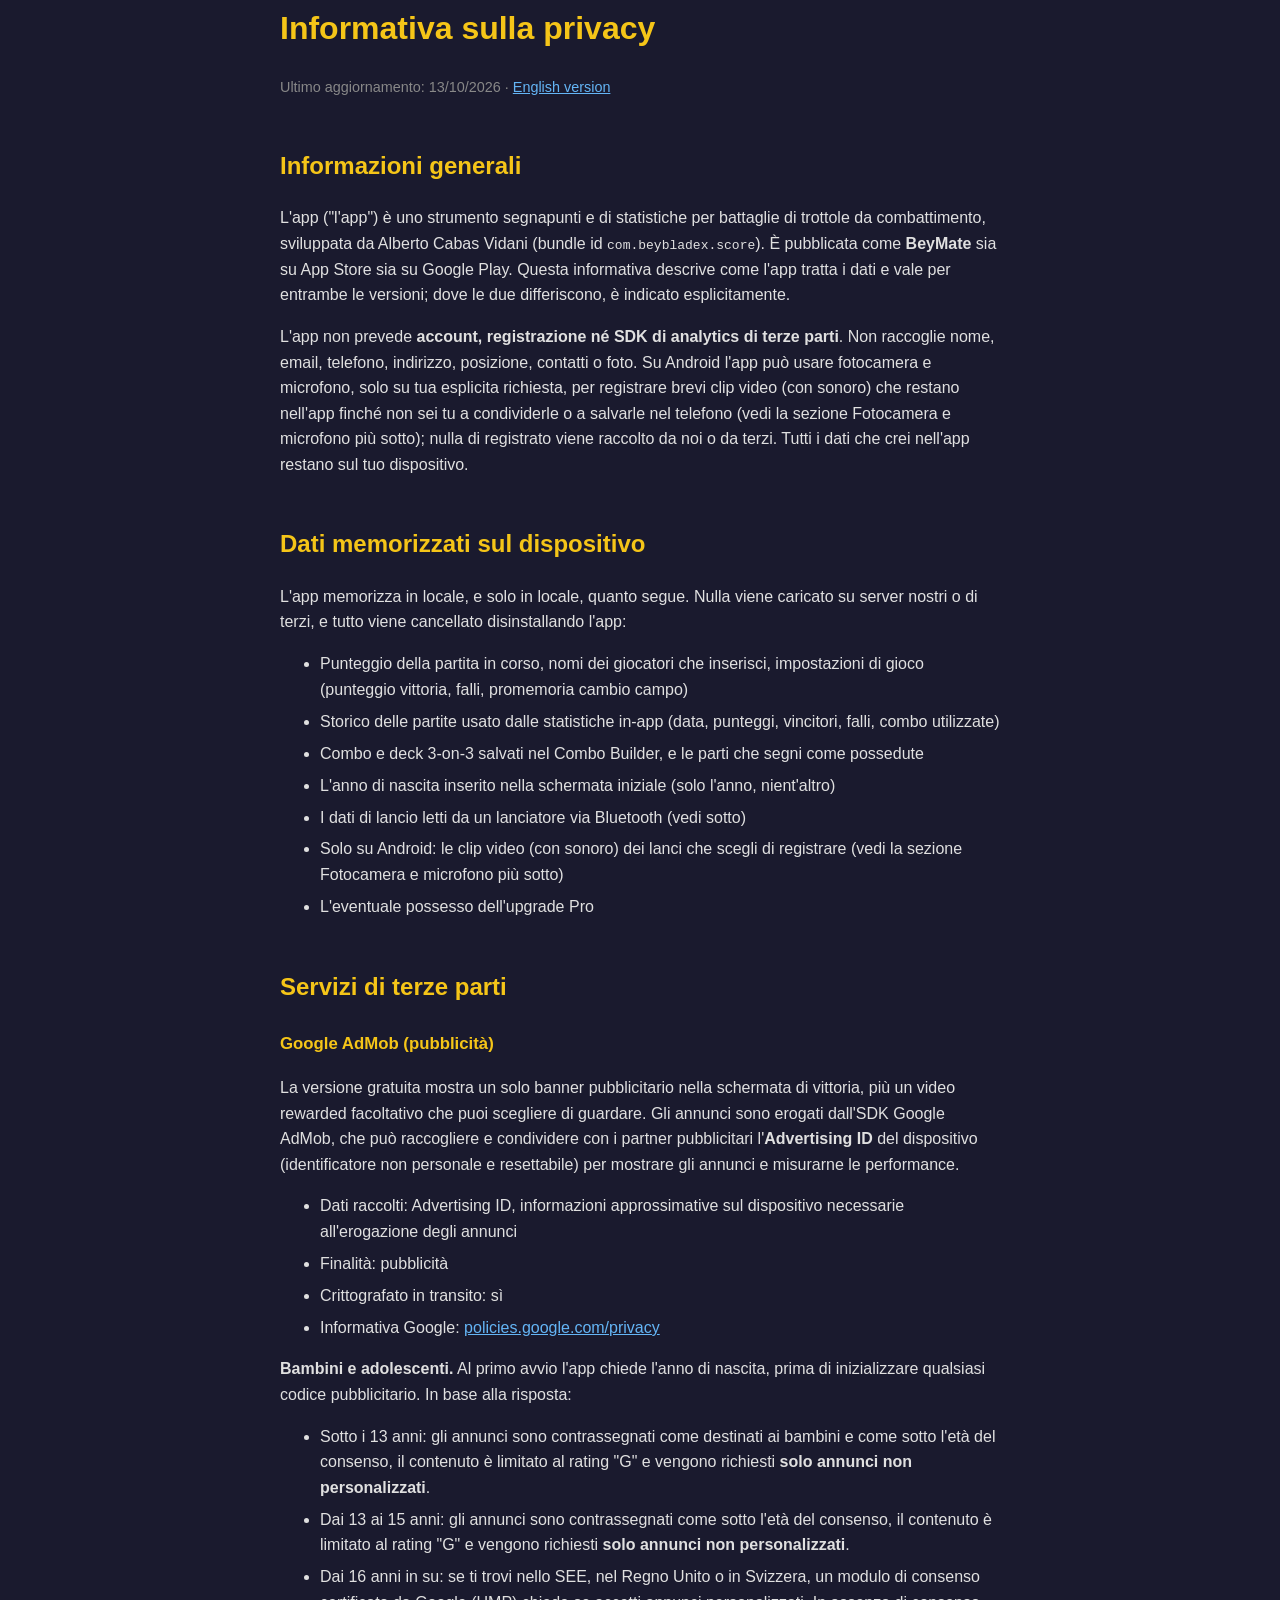
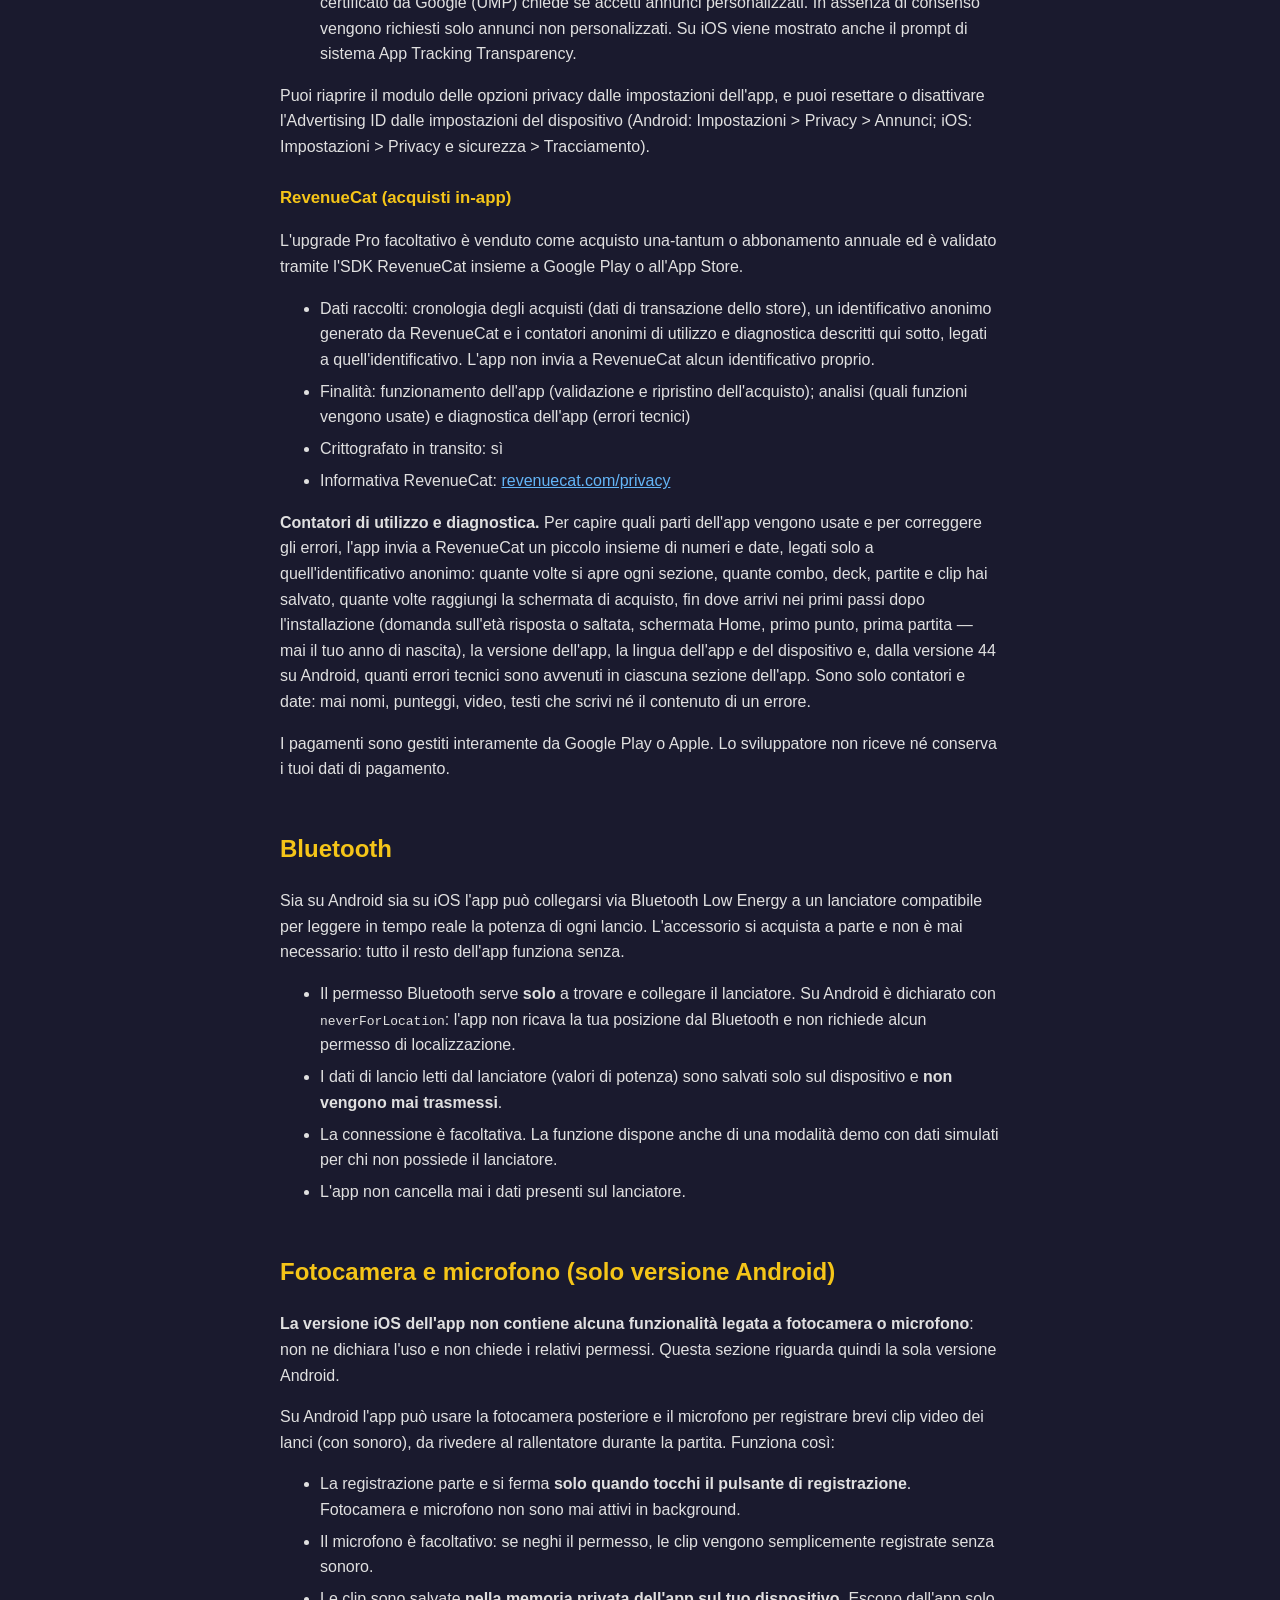
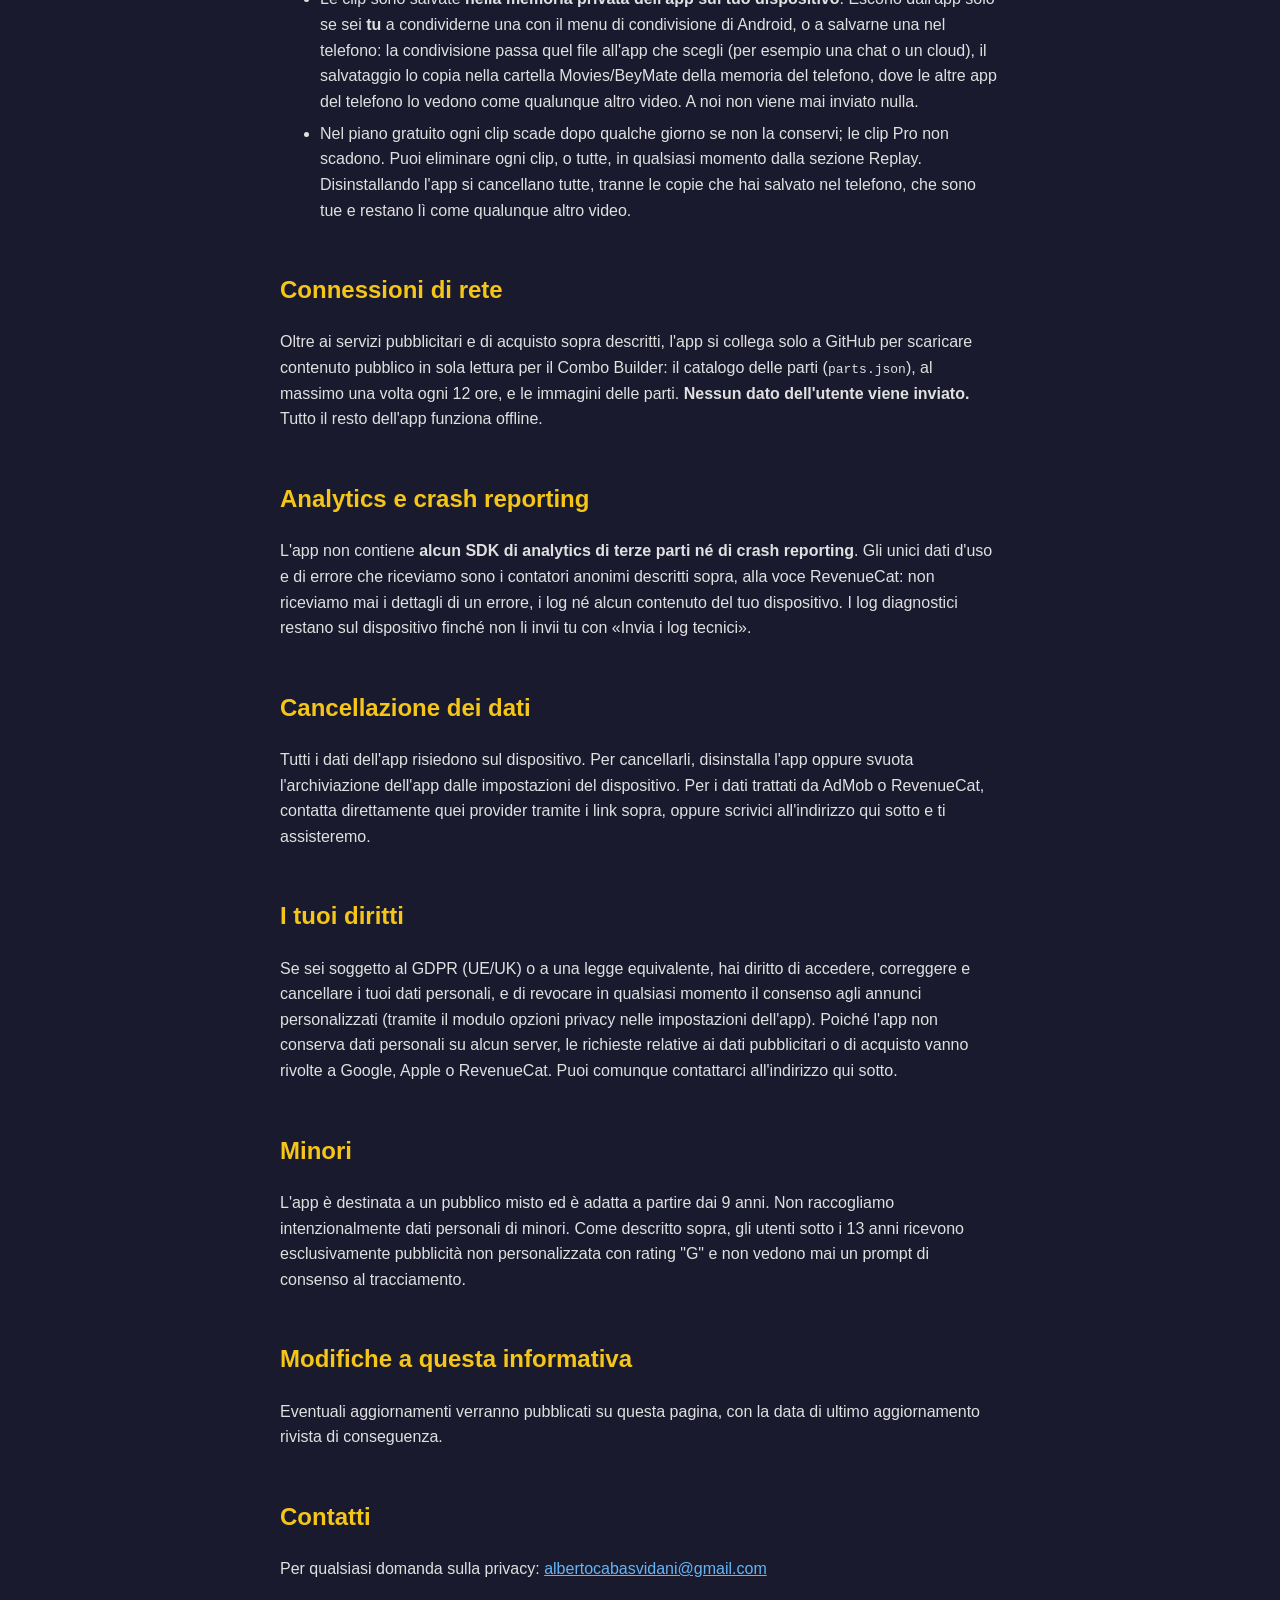
==== commit 2ce726b5: "BeyMate: privacy policy con i contatori anonimi di utilizzo e di errore La sezione RevenueCat dichia" ====
--- a/beybladex-score/privacy-policy.html
+++ b/beybladex-score/privacy-policy.html
@@ -22,11 +22,11 @@
 <body>
 
 <h1 id="en">Privacy Policy</h1>
-<p class="date">Last updated: 24 September 2026 &middot; <a href="#it">Versione italiana</a></p>
+<p class="date">Last updated: 13 October 2026 &middot; <a href="#it">Versione italiana</a></p>
 
 <h2>Overview</h2>
 <p>The app (&ldquo;the app&rdquo;) is a scorekeeping and statistics tool for spinning-top battles, developed by Alberto Cabas Vidani (bundle id <code>com.beybladex.score</code>). It is published as <strong>BeyMate</strong> on both the Apple App Store and Google Play. This policy explains what data the app handles and applies to both versions; where the two differ, it is stated explicitly.</p>
-<p>The app has <strong>no user accounts, no sign-up and no analytics</strong>. It does not collect names, email addresses, phone numbers, addresses, location data, contacts or photos. On Android the app can use the camera and the microphone, at your explicit request only, to record short video clips (with sound) that stay in the app unless you share them or save them to your phone yourself (see the Camera section below); nothing recorded is ever collected by us or by anyone else. All the data you create in the app stays on your device.</p>
+<p>The app has <strong>no user accounts, no sign-up and no third-party analytics SDK</strong>. It does not collect names, email addresses, phone numbers, addresses, location data, contacts or photos. On Android the app can use the camera and the microphone, at your explicit request only, to record short video clips (with sound) that stay in the app unless you share them or save them to your phone yourself (see the Camera section below); nothing recorded is ever collected by us or by anyone else. All the data you create in the app stays on your device.</p>
 
 <h2>Data stored on your device</h2>
 <p>The app stores the following locally, and only locally. It is never uploaded to us or to anyone else, and it is deleted when you uninstall the app:</p>
@@ -61,11 +61,12 @@
 <h3>RevenueCat (in-app purchases)</h3>
 <p>The optional Pro upgrade is sold as a one-time purchase or a yearly subscription and is validated through the RevenueCat SDK together with Google Play or the Apple App Store.</p>
 <ul>
-  <li>Data collected: purchase history (transaction data from the store), an anonymous identifier generated by RevenueCat. The app does not send RevenueCat any identifier of its own.</li>
-  <li>Purpose: app functionality (validating and restoring your purchase)</li>
+  <li>Data collected: purchase history (transaction data from the store), an anonymous identifier generated by RevenueCat, and the anonymous usage and diagnostic counters described below, tied to that identifier. The app does not send RevenueCat any identifier of its own.</li>
+  <li>Purpose: app functionality (validating and restoring your purchase); analytics (which features are used) and app diagnostics (technical errors)</li>
   <li>Encrypted in transit: yes</li>
   <li>RevenueCat privacy policy: <a href="https://www.revenuecat.com/privacy">revenuecat.com/privacy</a></li>
 </ul>
+<p><strong>Usage and diagnostic counters.</strong> To understand which parts of the app are used and to fix errors, the app sends RevenueCat a small set of numbers and dates, tied only to that anonymous identifier: how many times each section is opened, how many combos, decks, matches and clips you have saved, how often you reach the purchase screen, how far you get in the first steps after installing (age question answered or skipped, home screen, first point, first match &mdash; never your year of birth), the app version, the app and device language and, from version 44 on Android, how many technical errors occurred in each section of the app. They are counters and dates only: never names, scores, video, text you write, or the content of an error.</p>
 <p>Payments are handled entirely by Google Play or Apple. The developer never receives or stores your payment details.</p>
 
 <h2>Bluetooth</h2>
@@ -91,7 +92,7 @@
 <p>Apart from the advertising and purchase services above, the app connects only to GitHub to download read-only public content for the Combo Builder: the parts catalogue (<code>parts.json</code>), at most once every 12 hours, and the images of the parts. <strong>No user data is sent.</strong> Everything else in the app works offline.</p>
 
 <h2>Analytics and crash reporting</h2>
-<p>The app contains <strong>no analytics SDK and no crash reporting SDK</strong>. We receive no usage statistics of any kind.</p>
+<p>The app contains <strong>no third-party analytics SDK and no crash reporting SDK</strong>. The only usage and error data we receive are the anonymous counters described under RevenueCat above: we never receive error details, logs or any content of your device. Diagnostic logs stay on your device unless you send them yourself with &ldquo;Send technical logs&rdquo;.</p>
 
 <h2>Data deletion</h2>
 <p>All app data lives on your device. To delete it, uninstall the app or clear the app's storage from your device settings. For data held by AdMob or RevenueCat, contact those providers directly using the links above, or write to us at the address below and we will assist.</p>
@@ -111,11 +112,11 @@
 <hr>
 
 <h1 id="it">Informativa sulla privacy</h1>
-<p class="date">Ultimo aggiornamento: 24/09/2026 &middot; <a href="#en">English version</a></p>
+<p class="date">Ultimo aggiornamento: 13/10/2026 &middot; <a href="#en">English version</a></p>
 
 <h2>Informazioni generali</h2>
 <p>L'app ("l'app") è uno strumento segnapunti e di statistiche per battaglie di trottole da combattimento, sviluppata da Alberto Cabas Vidani (bundle id <code>com.beybladex.score</code>). È pubblicata come <strong>BeyMate</strong> sia su App Store sia su Google Play. Questa informativa descrive come l'app tratta i dati e vale per entrambe le versioni; dove le due differiscono, è indicato esplicitamente.</p>
-<p>L'app non prevede <strong>account, registrazione né analytics</strong>. Non raccoglie nome, email, telefono, indirizzo, posizione, contatti o foto. Su Android l'app può usare fotocamera e microfono, solo su tua esplicita richiesta, per registrare brevi clip video (con sonoro) che restano nell'app finché non sei tu a condividerle o a salvarle nel telefono (vedi la sezione Fotocamera e microfono più sotto); nulla di registrato viene raccolto da noi o da terzi. Tutti i dati che crei nell'app restano sul tuo dispositivo.</p>
+<p>L'app non prevede <strong>account, registrazione né SDK di analytics di terze parti</strong>. Non raccoglie nome, email, telefono, indirizzo, posizione, contatti o foto. Su Android l'app può usare fotocamera e microfono, solo su tua esplicita richiesta, per registrare brevi clip video (con sonoro) che restano nell'app finché non sei tu a condividerle o a salvarle nel telefono (vedi la sezione Fotocamera e microfono più sotto); nulla di registrato viene raccolto da noi o da terzi. Tutti i dati che crei nell'app restano sul tuo dispositivo.</p>
 
 <h2>Dati memorizzati sul dispositivo</h2>
 <p>L'app memorizza in locale, e solo in locale, quanto segue. Nulla viene caricato su server nostri o di terzi, e tutto viene cancellato disinstallando l'app:</p>
@@ -150,11 +151,12 @@
 <h3>RevenueCat (acquisti in-app)</h3>
 <p>L'upgrade Pro facoltativo è venduto come acquisto una-tantum o abbonamento annuale ed è validato tramite l'SDK RevenueCat insieme a Google Play o all'App Store.</p>
 <ul>
-  <li>Dati raccolti: cronologia degli acquisti (dati di transazione dello store), un identificativo anonimo generato da RevenueCat. L'app non invia a RevenueCat alcun identificativo proprio.</li>
-  <li>Finalità: funzionamento dell'app (validazione e ripristino dell'acquisto)</li>
+  <li>Dati raccolti: cronologia degli acquisti (dati di transazione dello store), un identificativo anonimo generato da RevenueCat e i contatori anonimi di utilizzo e diagnostica descritti qui sotto, legati a quell'identificativo. L'app non invia a RevenueCat alcun identificativo proprio.</li>
+  <li>Finalità: funzionamento dell'app (validazione e ripristino dell'acquisto); analisi (quali funzioni vengono usate) e diagnostica dell'app (errori tecnici)</li>
   <li>Crittografato in transito: sì</li>
   <li>Informativa RevenueCat: <a href="https://www.revenuecat.com/privacy">revenuecat.com/privacy</a></li>
 </ul>
+<p><strong>Contatori di utilizzo e diagnostica.</strong> Per capire quali parti dell'app vengono usate e per correggere gli errori, l'app invia a RevenueCat un piccolo insieme di numeri e date, legati solo a quell'identificativo anonimo: quante volte si apre ogni sezione, quante combo, deck, partite e clip hai salvato, quante volte raggiungi la schermata di acquisto, fin dove arrivi nei primi passi dopo l'installazione (domanda sull'età risposta o saltata, schermata Home, primo punto, prima partita &mdash; mai il tuo anno di nascita), la versione dell'app, la lingua dell'app e del dispositivo e, dalla versione 44 su Android, quanti errori tecnici sono avvenuti in ciascuna sezione dell'app. Sono solo contatori e date: mai nomi, punteggi, video, testi che scrivi né il contenuto di un errore.</p>
 <p>I pagamenti sono gestiti interamente da Google Play o Apple. Lo sviluppatore non riceve né conserva i tuoi dati di pagamento.</p>
 
 <h2>Bluetooth</h2>
@@ -180,7 +182,7 @@
 <p>Oltre ai servizi pubblicitari e di acquisto sopra descritti, l'app si collega solo a GitHub per scaricare contenuto pubblico in sola lettura per il Combo Builder: il catalogo delle parti (<code>parts.json</code>), al massimo una volta ogni 12 ore, e le immagini delle parti. <strong>Nessun dato dell'utente viene inviato.</strong> Tutto il resto dell'app funziona offline.</p>
 
 <h2>Analytics e crash reporting</h2>
-<p>L'app non contiene <strong>alcun SDK di analytics né di crash reporting</strong>. Non riceviamo statistiche d'uso di alcun tipo.</p>
+<p>L'app non contiene <strong>alcun SDK di analytics di terze parti né di crash reporting</strong>. Gli unici dati d'uso e di errore che riceviamo sono i contatori anonimi descritti sopra, alla voce RevenueCat: non riceviamo mai i dettagli di un errore, i log né alcun contenuto del tuo dispositivo. I log diagnostici restano sul dispositivo finché non li invii tu con &laquo;Invia i log tecnici&raquo;.</p>
 
 <h2>Cancellazione dei dati</h2>
 <p>Tutti i dati dell'app risiedono sul dispositivo. Per cancellarli, disinstalla l'app oppure svuota l'archiviazione dell'app dalle impostazioni del dispositivo. Per i dati trattati da AdMob o RevenueCat, contatta direttamente quei provider tramite i link sopra, oppure scrivici all'indirizzo qui sotto e ti assisteremo.</p>
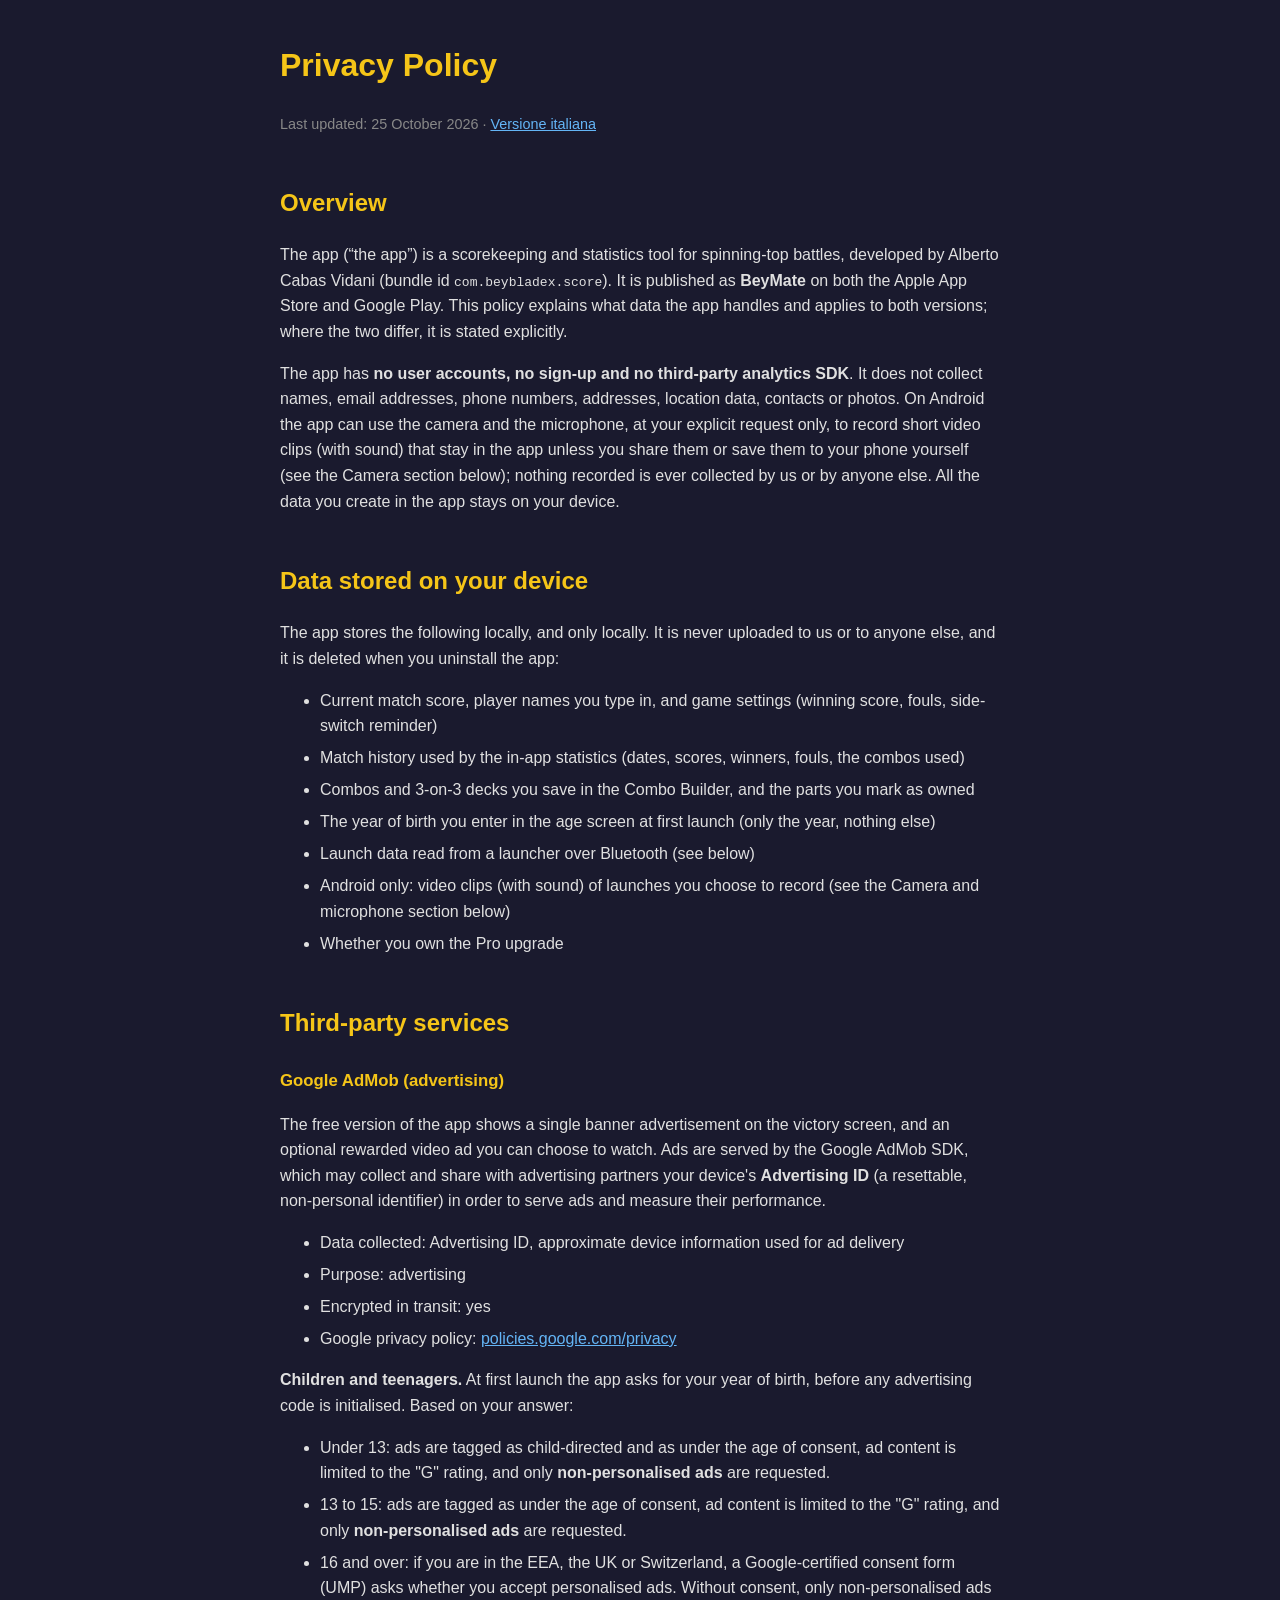
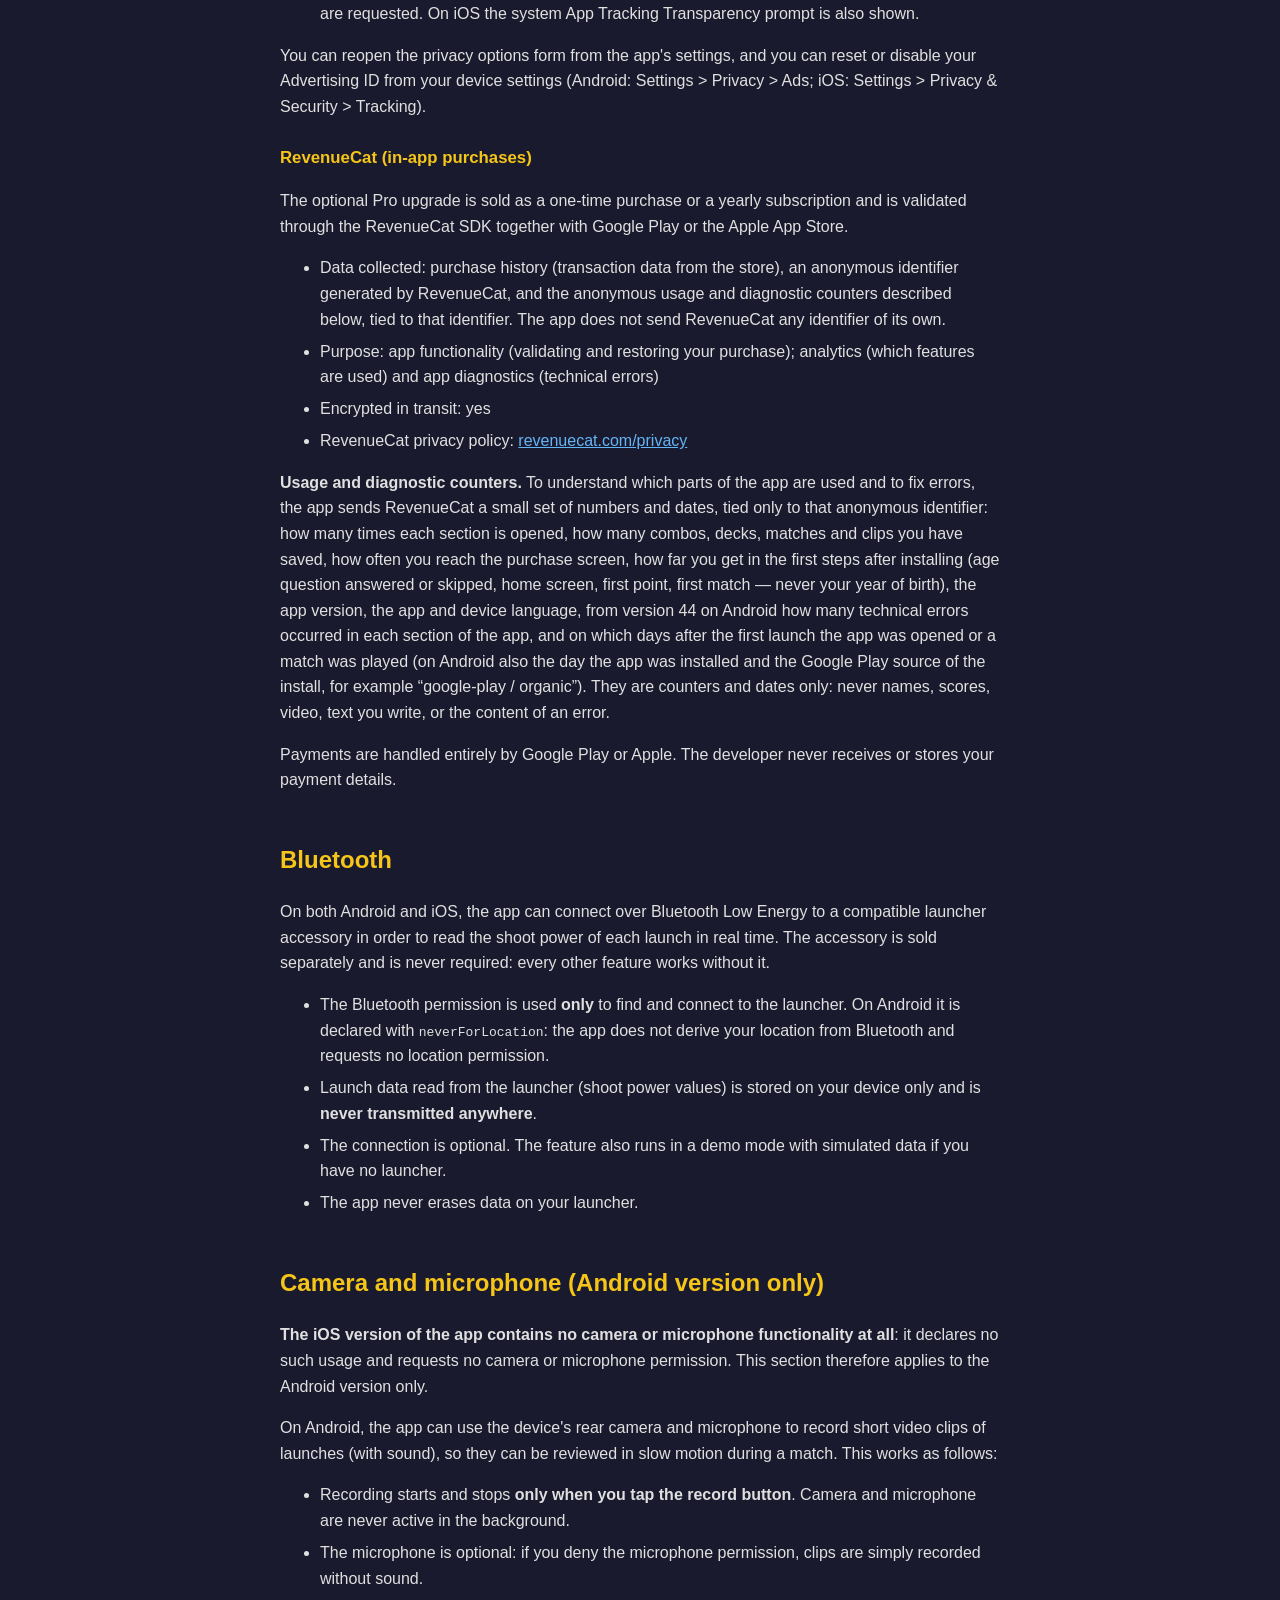
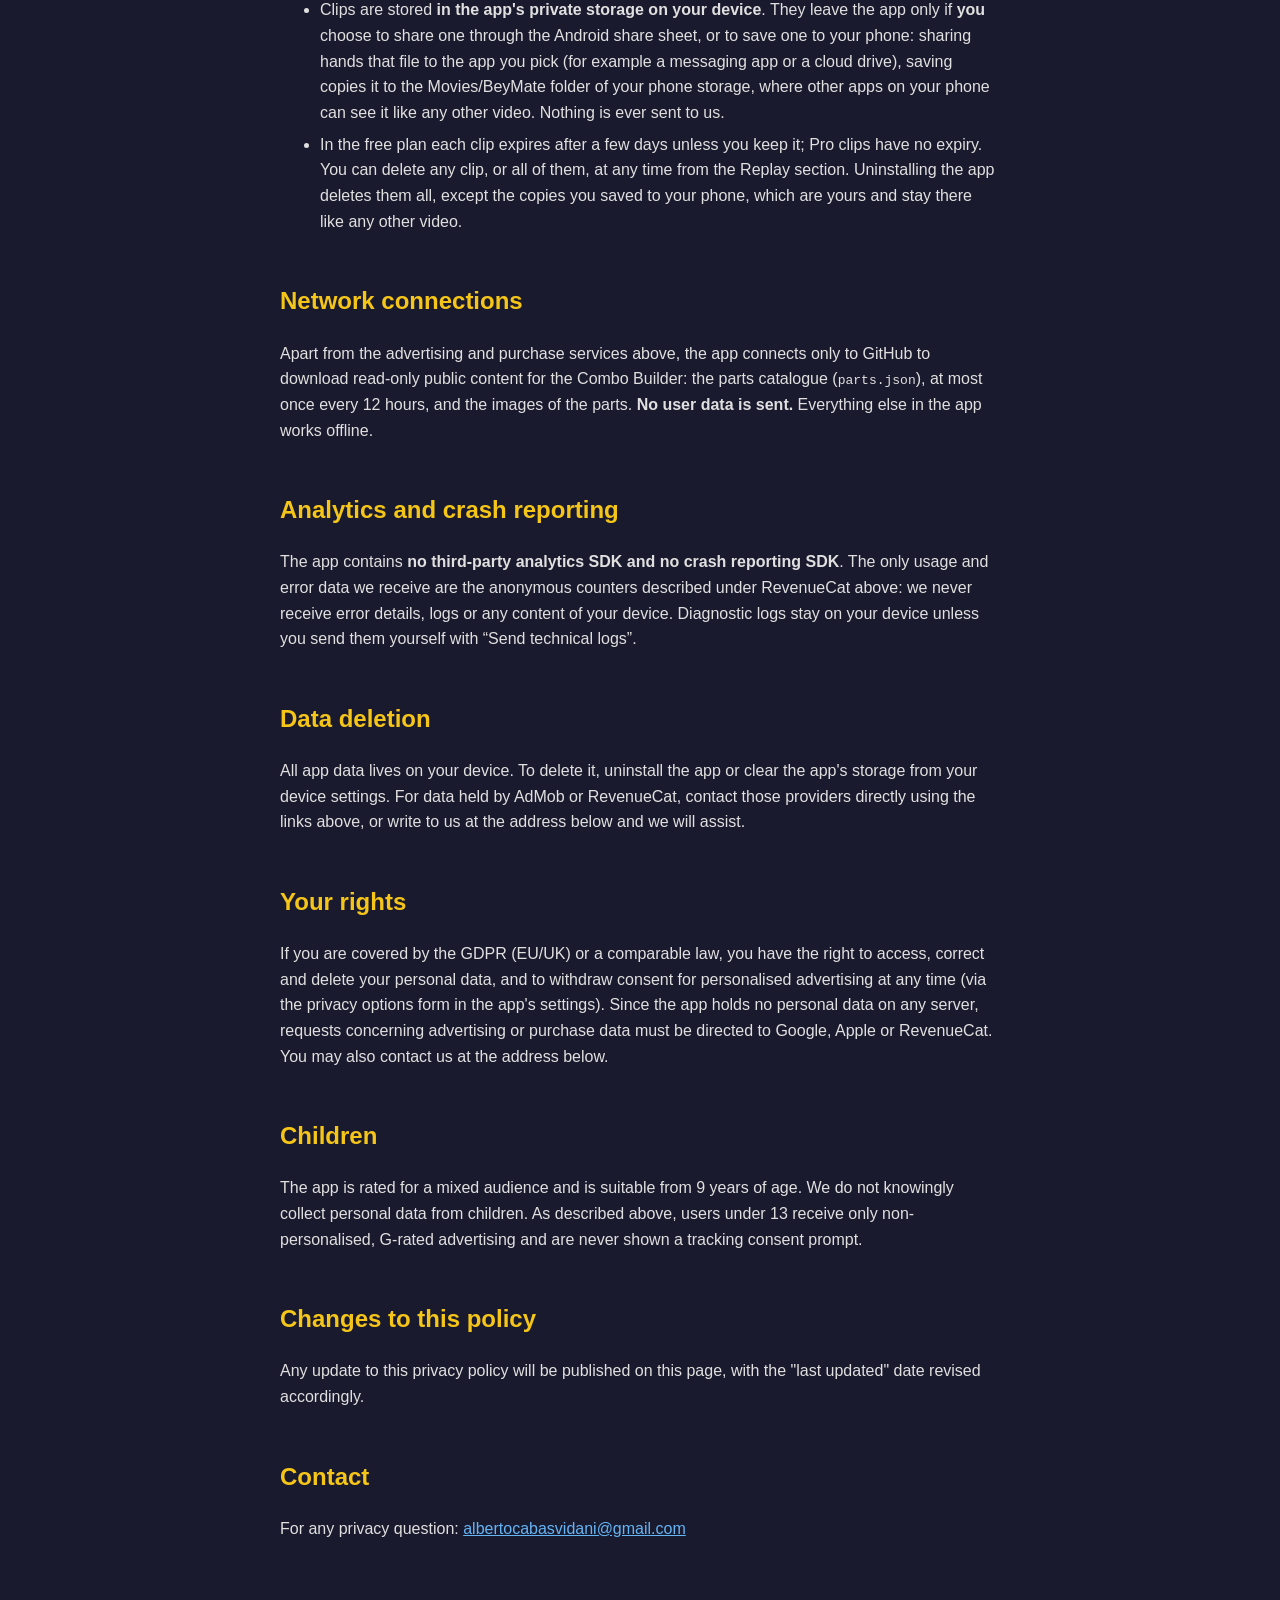
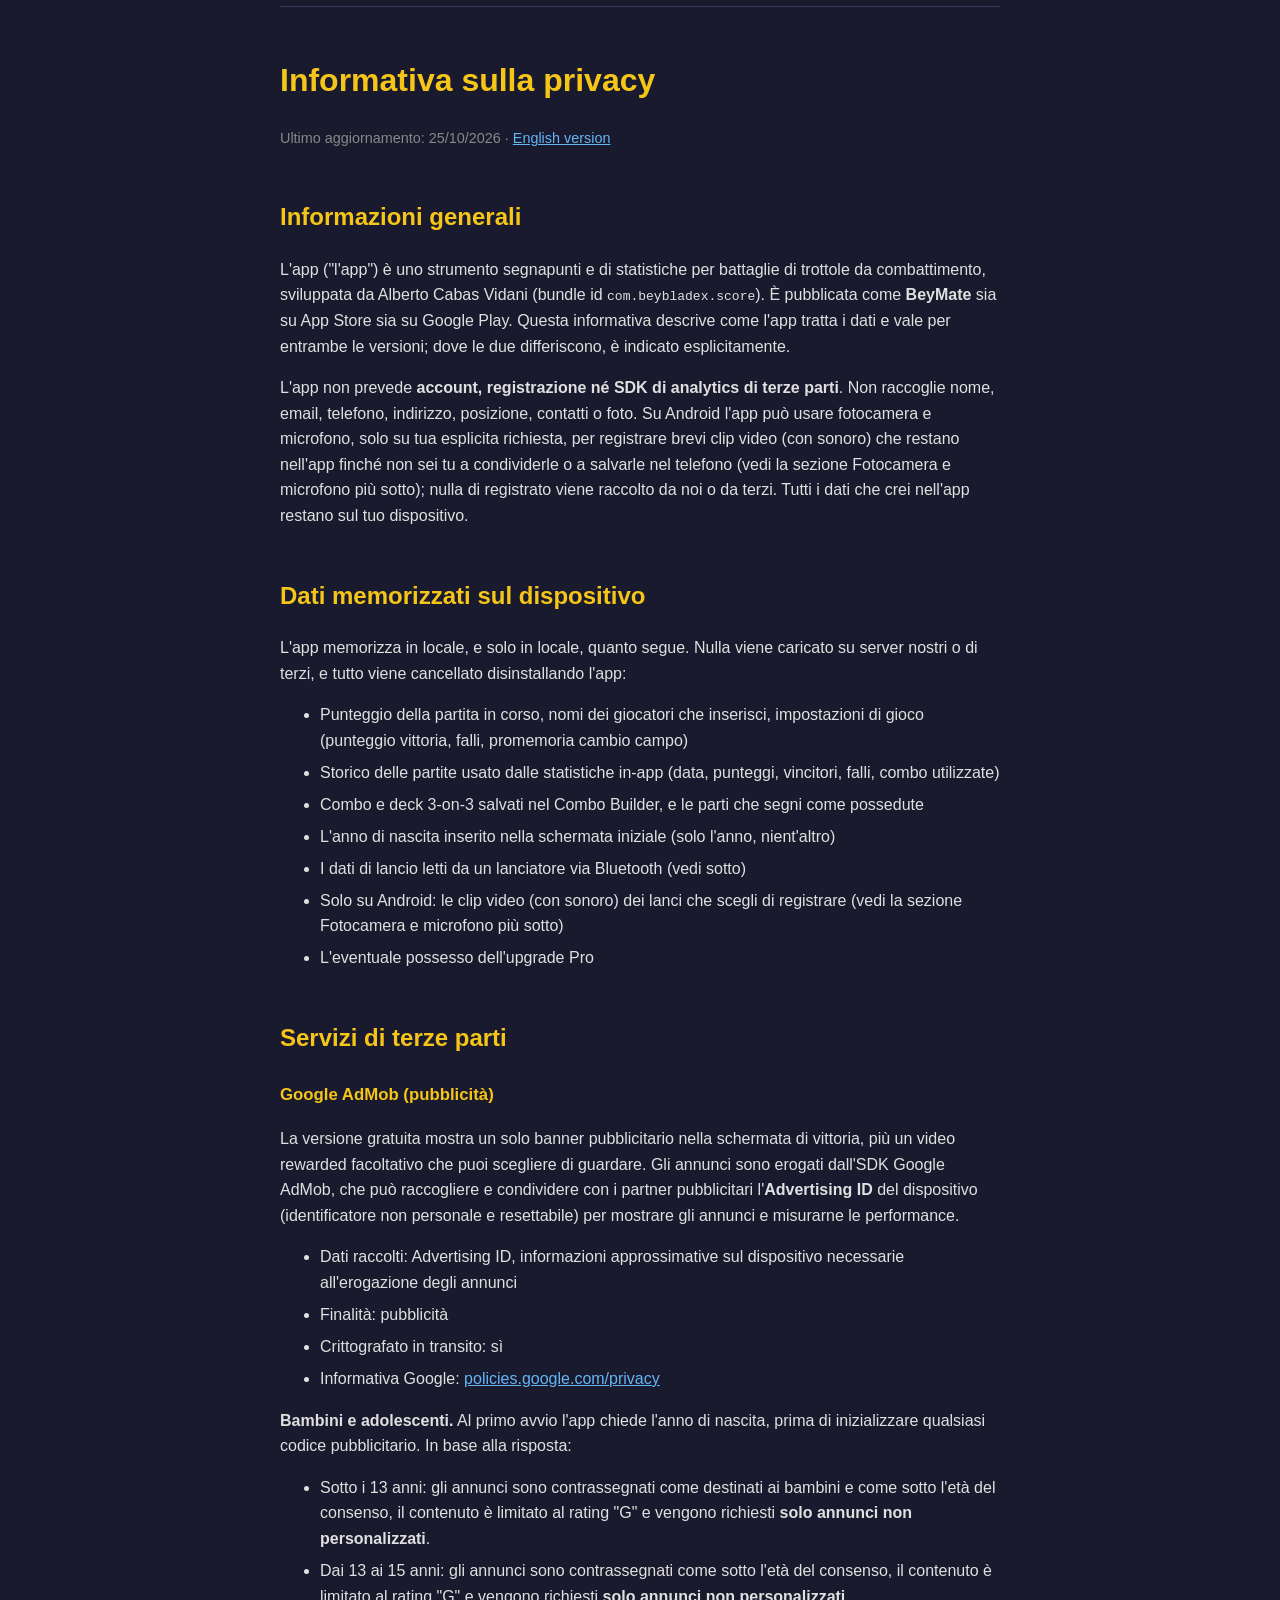
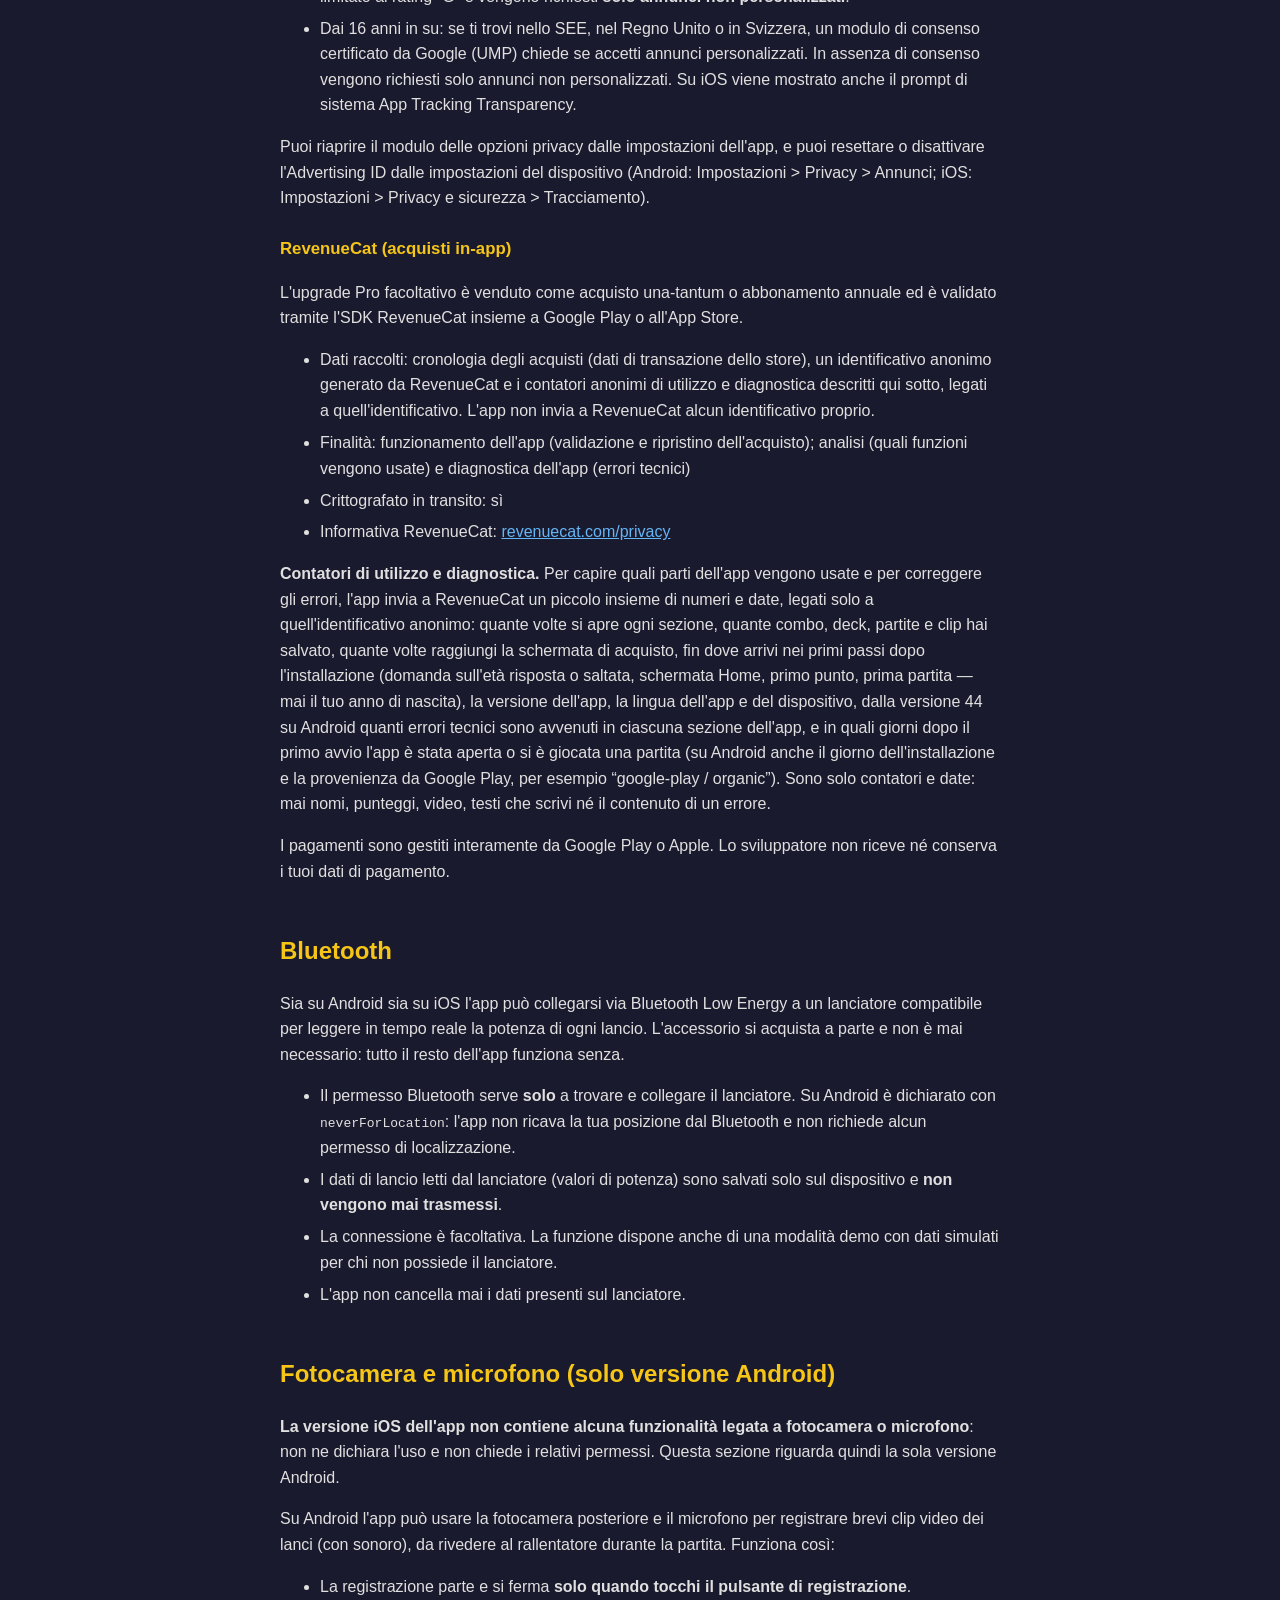
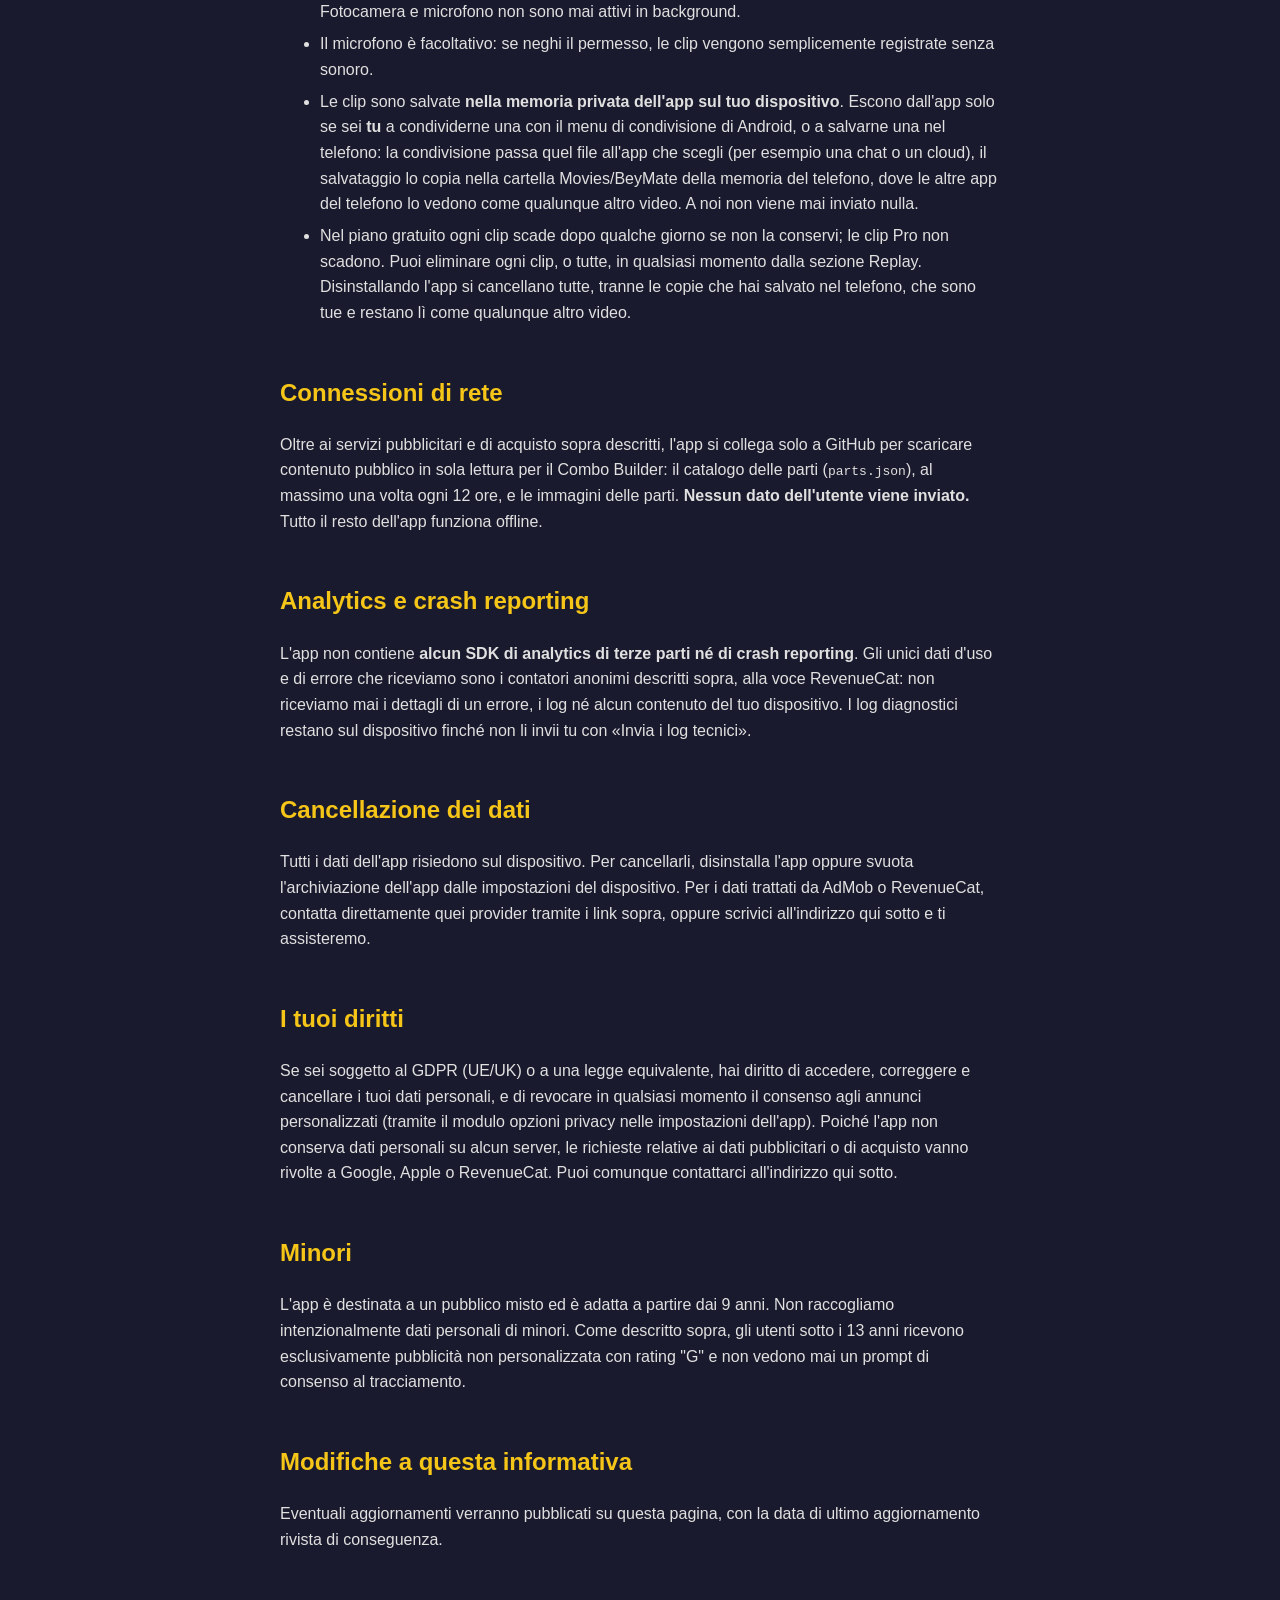
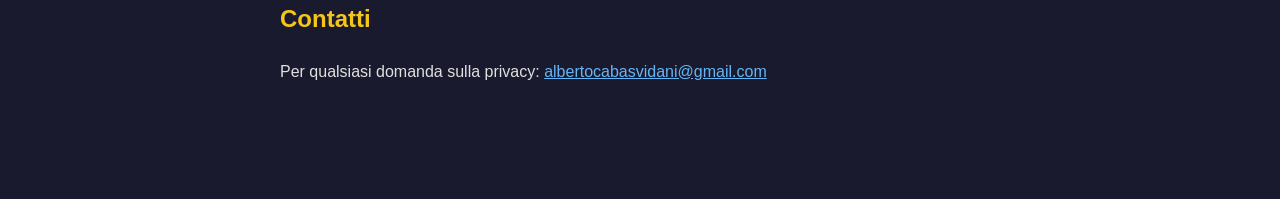
==== commit e86ed739: "BeyMate: privacy policy con i giorni d'uso e la provenienza dell'installazione Fra i contatori anoni" ====
--- a/beybladex-score/privacy-policy.html
+++ b/beybladex-score/privacy-policy.html
@@ -22,7 +22,7 @@
 <body>
 
 <h1 id="en">Privacy Policy</h1>
-<p class="date">Last updated: 13 October 2026 &middot; <a href="#it">Versione italiana</a></p>
+<p class="date">Last updated: 25 October 2026 &middot; <a href="#it">Versione italiana</a></p>
 
 <h2>Overview</h2>
 <p>The app (&ldquo;the app&rdquo;) is a scorekeeping and statistics tool for spinning-top battles, developed by Alberto Cabas Vidani (bundle id <code>com.beybladex.score</code>). It is published as <strong>BeyMate</strong> on both the Apple App Store and Google Play. This policy explains what data the app handles and applies to both versions; where the two differ, it is stated explicitly.</p>
@@ -66,7 +66,7 @@
   <li>Encrypted in transit: yes</li>
   <li>RevenueCat privacy policy: <a href="https://www.revenuecat.com/privacy">revenuecat.com/privacy</a></li>
 </ul>
-<p><strong>Usage and diagnostic counters.</strong> To understand which parts of the app are used and to fix errors, the app sends RevenueCat a small set of numbers and dates, tied only to that anonymous identifier: how many times each section is opened, how many combos, decks, matches and clips you have saved, how often you reach the purchase screen, how far you get in the first steps after installing (age question answered or skipped, home screen, first point, first match &mdash; never your year of birth), the app version, the app and device language and, from version 44 on Android, how many technical errors occurred in each section of the app. They are counters and dates only: never names, scores, video, text you write, or the content of an error.</p>
+<p><strong>Usage and diagnostic counters.</strong> To understand which parts of the app are used and to fix errors, the app sends RevenueCat a small set of numbers and dates, tied only to that anonymous identifier: how many times each section is opened, how many combos, decks, matches and clips you have saved, how often you reach the purchase screen, how far you get in the first steps after installing (age question answered or skipped, home screen, first point, first match &mdash; never your year of birth), the app version, the app and device language, from version 44 on Android how many technical errors occurred in each section of the app, and on which days after the first launch the app was opened or a match was played (on Android also the day the app was installed and the Google Play source of the install, for example &ldquo;google-play / organic&rdquo;). They are counters and dates only: never names, scores, video, text you write, or the content of an error.</p>
 <p>Payments are handled entirely by Google Play or Apple. The developer never receives or stores your payment details.</p>
 
 <h2>Bluetooth</h2>
@@ -112,7 +112,7 @@
 <hr>
 
 <h1 id="it">Informativa sulla privacy</h1>
-<p class="date">Ultimo aggiornamento: 13/10/2026 &middot; <a href="#en">English version</a></p>
+<p class="date">Ultimo aggiornamento: 25/10/2026 &middot; <a href="#en">English version</a></p>
 
 <h2>Informazioni generali</h2>
 <p>L'app ("l'app") è uno strumento segnapunti e di statistiche per battaglie di trottole da combattimento, sviluppata da Alberto Cabas Vidani (bundle id <code>com.beybladex.score</code>). È pubblicata come <strong>BeyMate</strong> sia su App Store sia su Google Play. Questa informativa descrive come l'app tratta i dati e vale per entrambe le versioni; dove le due differiscono, è indicato esplicitamente.</p>
@@ -156,7 +156,7 @@
   <li>Crittografato in transito: sì</li>
   <li>Informativa RevenueCat: <a href="https://www.revenuecat.com/privacy">revenuecat.com/privacy</a></li>
 </ul>
-<p><strong>Contatori di utilizzo e diagnostica.</strong> Per capire quali parti dell'app vengono usate e per correggere gli errori, l'app invia a RevenueCat un piccolo insieme di numeri e date, legati solo a quell'identificativo anonimo: quante volte si apre ogni sezione, quante combo, deck, partite e clip hai salvato, quante volte raggiungi la schermata di acquisto, fin dove arrivi nei primi passi dopo l'installazione (domanda sull'età risposta o saltata, schermata Home, primo punto, prima partita &mdash; mai il tuo anno di nascita), la versione dell'app, la lingua dell'app e del dispositivo e, dalla versione 44 su Android, quanti errori tecnici sono avvenuti in ciascuna sezione dell'app. Sono solo contatori e date: mai nomi, punteggi, video, testi che scrivi né il contenuto di un errore.</p>
+<p><strong>Contatori di utilizzo e diagnostica.</strong> Per capire quali parti dell'app vengono usate e per correggere gli errori, l'app invia a RevenueCat un piccolo insieme di numeri e date, legati solo a quell'identificativo anonimo: quante volte si apre ogni sezione, quante combo, deck, partite e clip hai salvato, quante volte raggiungi la schermata di acquisto, fin dove arrivi nei primi passi dopo l'installazione (domanda sull'età risposta o saltata, schermata Home, primo punto, prima partita &mdash; mai il tuo anno di nascita), la versione dell'app, la lingua dell'app e del dispositivo, dalla versione 44 su Android quanti errori tecnici sono avvenuti in ciascuna sezione dell'app, e in quali giorni dopo il primo avvio l'app &egrave; stata aperta o si &egrave; giocata una partita (su Android anche il giorno dell'installazione e la provenienza da Google Play, per esempio &ldquo;google-play / organic&rdquo;). Sono solo contatori e date: mai nomi, punteggi, video, testi che scrivi né il contenuto di un errore.</p>
 <p>I pagamenti sono gestiti interamente da Google Play o Apple. Lo sviluppatore non riceve né conserva i tuoi dati di pagamento.</p>
 
 <h2>Bluetooth</h2>
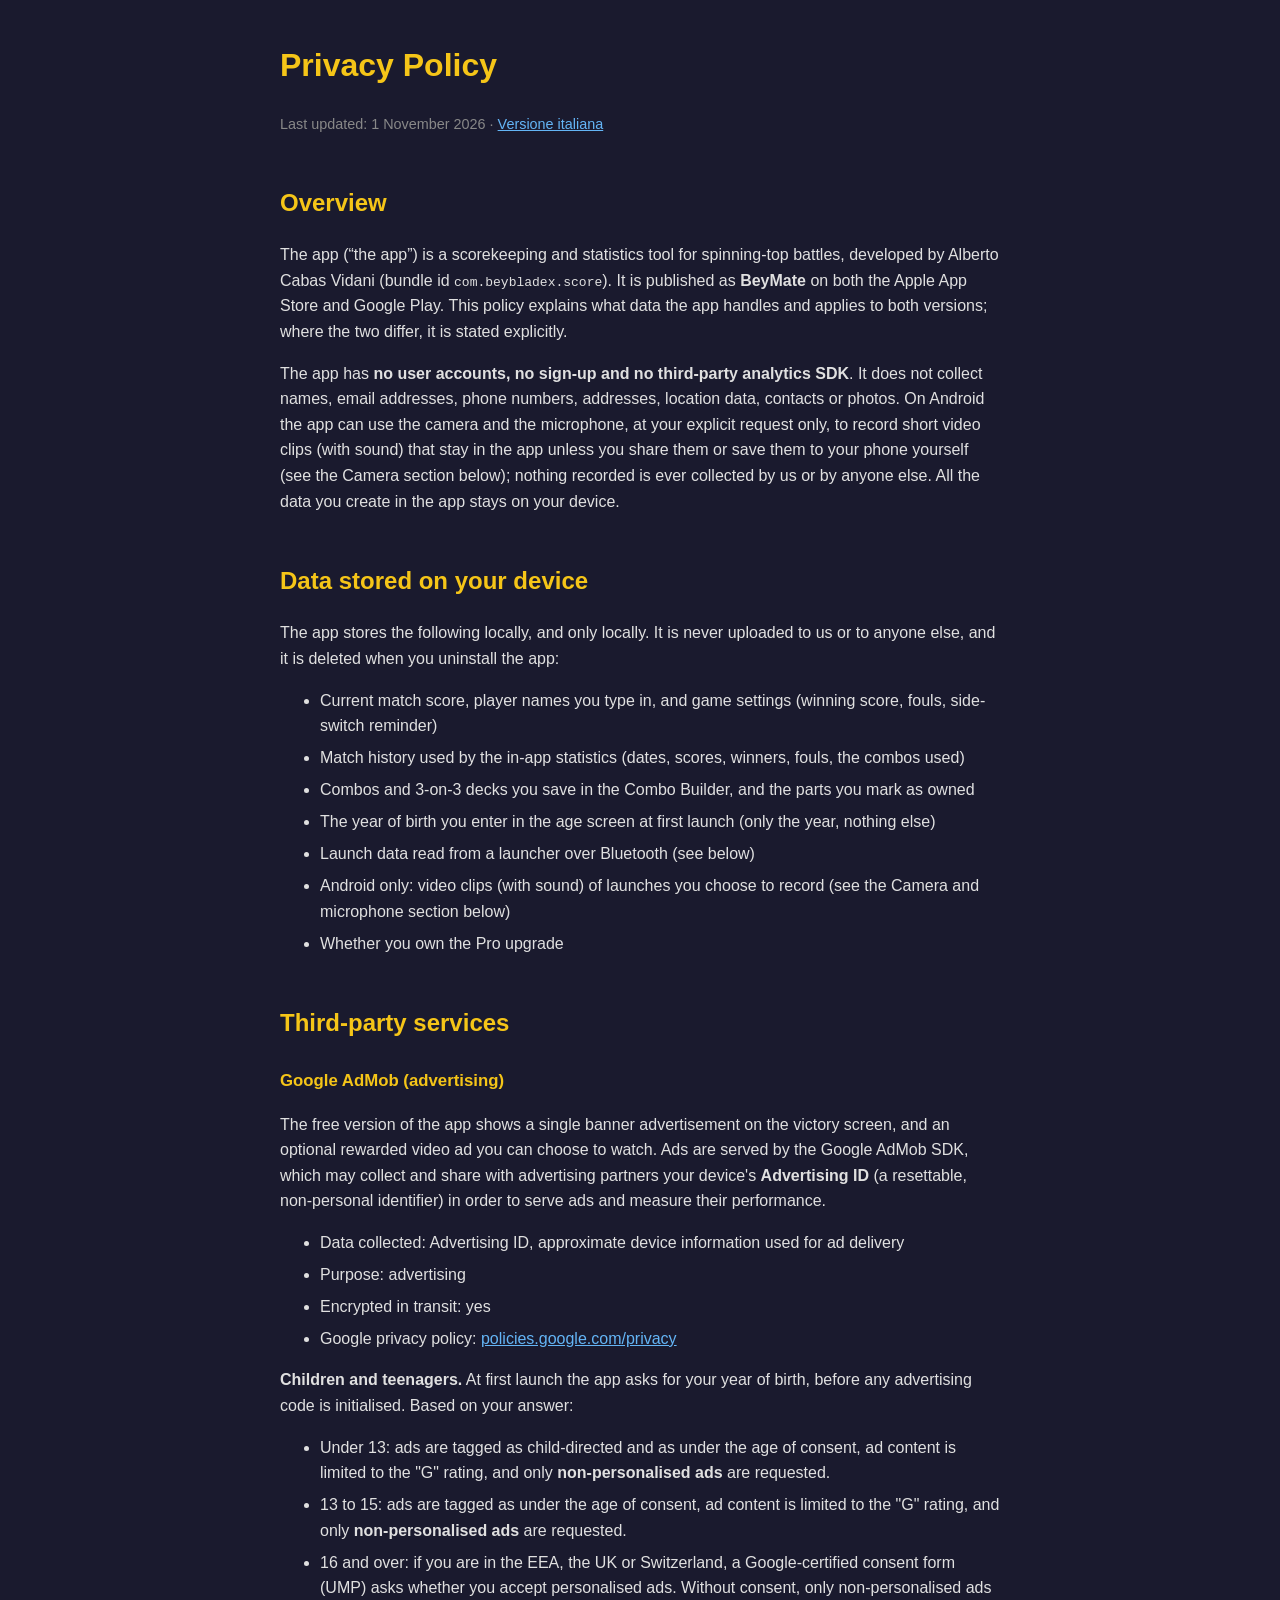
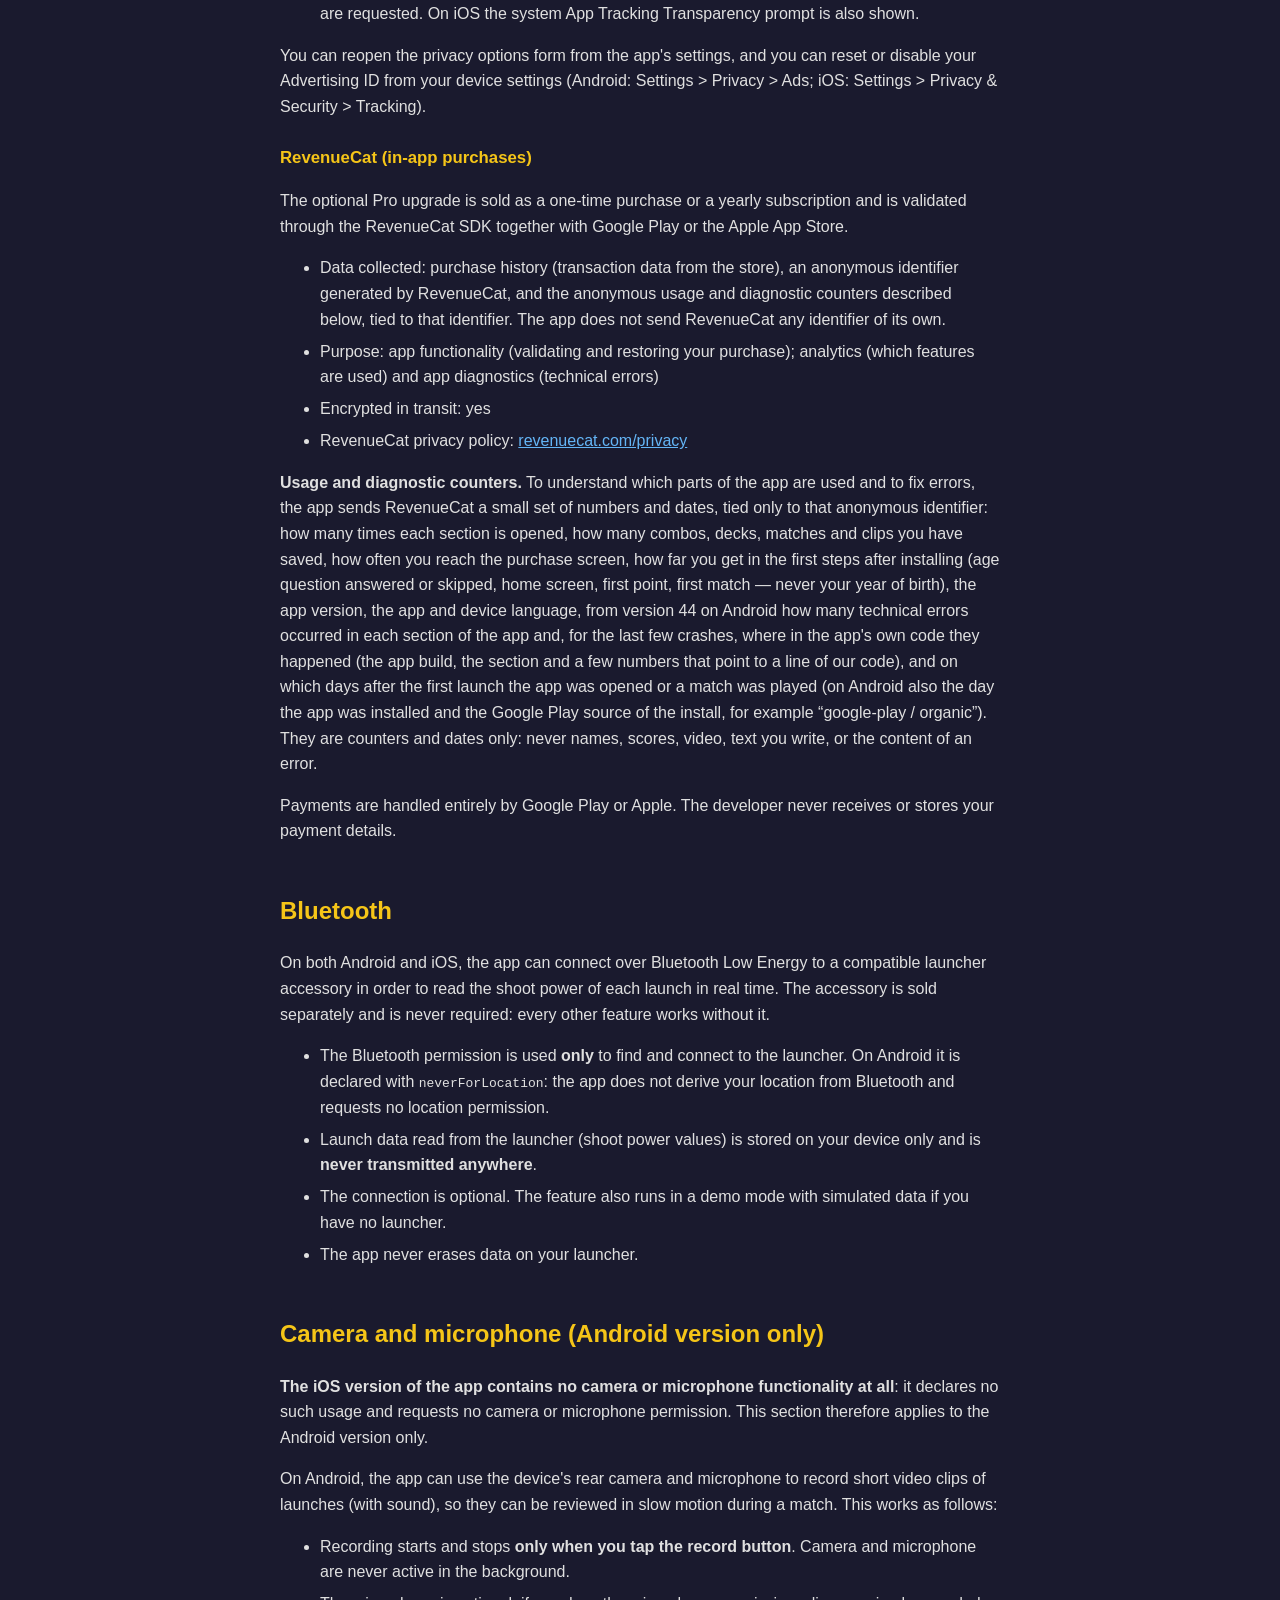
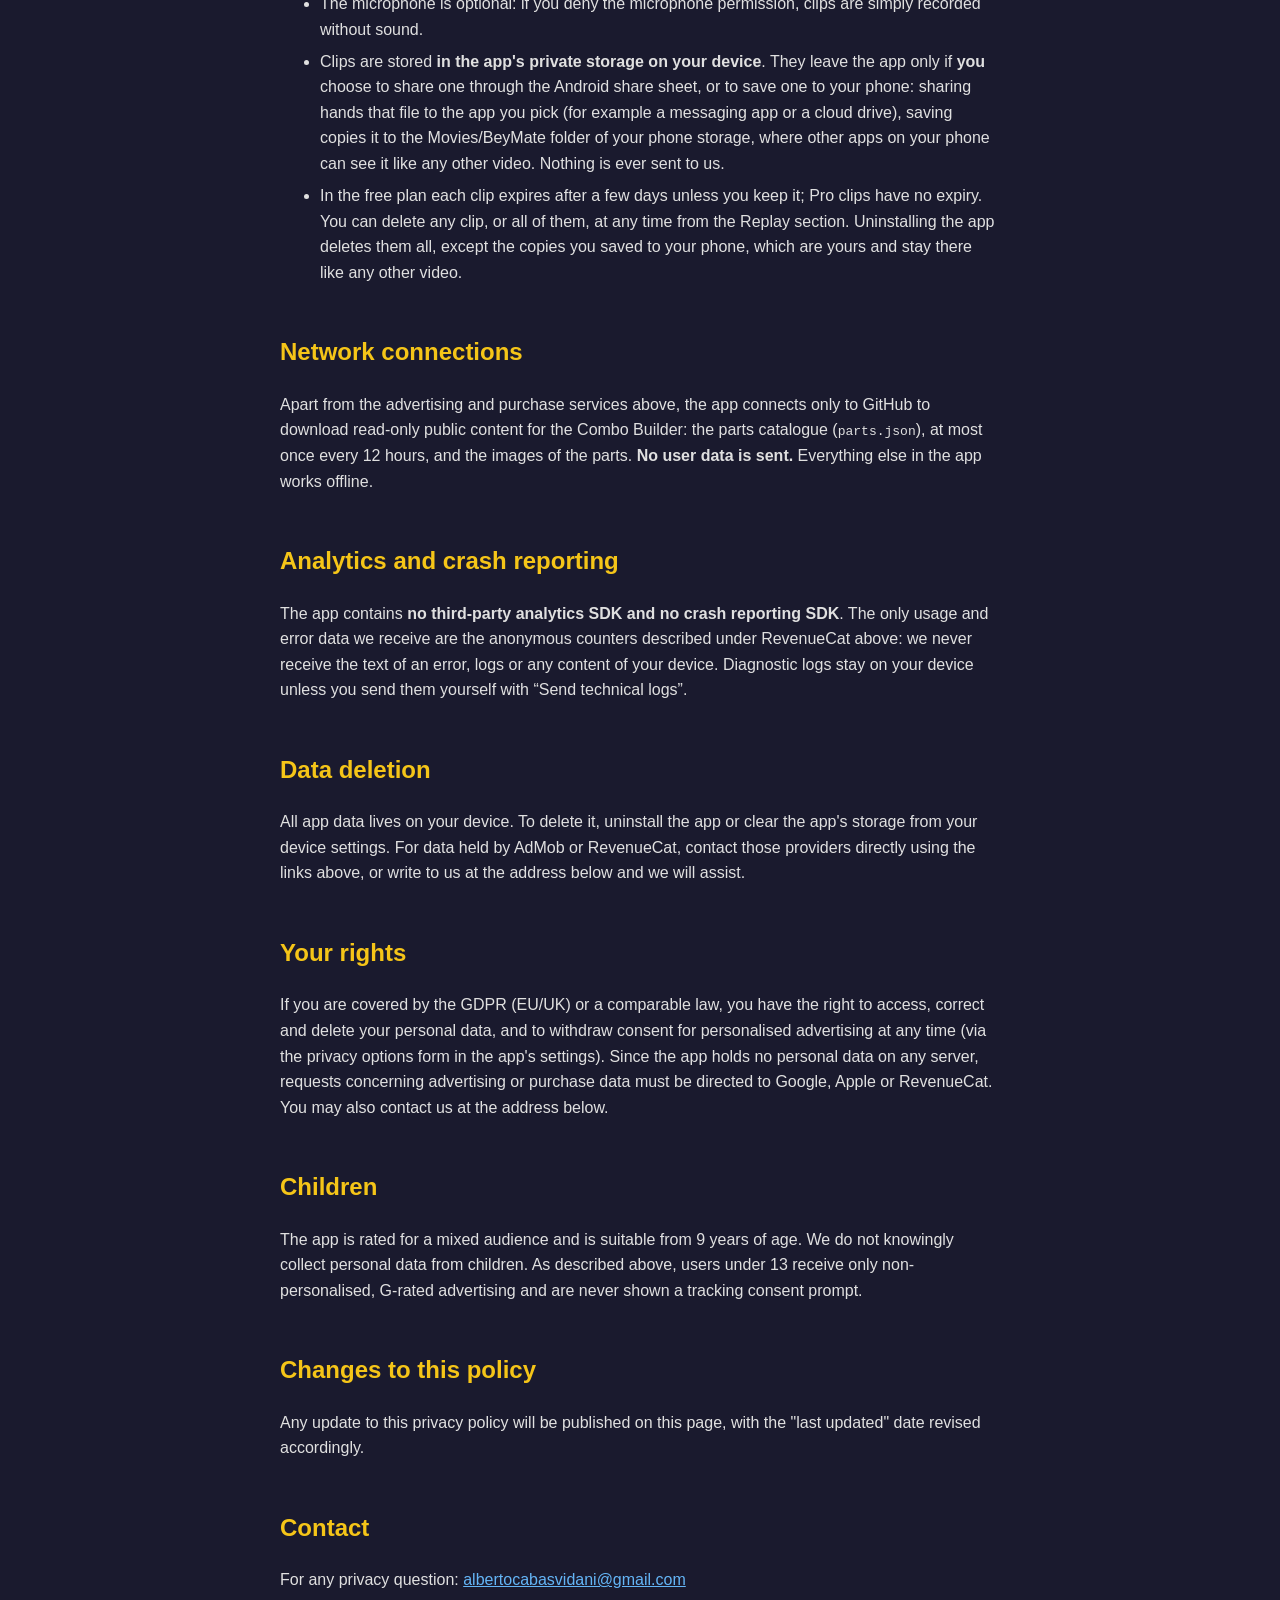
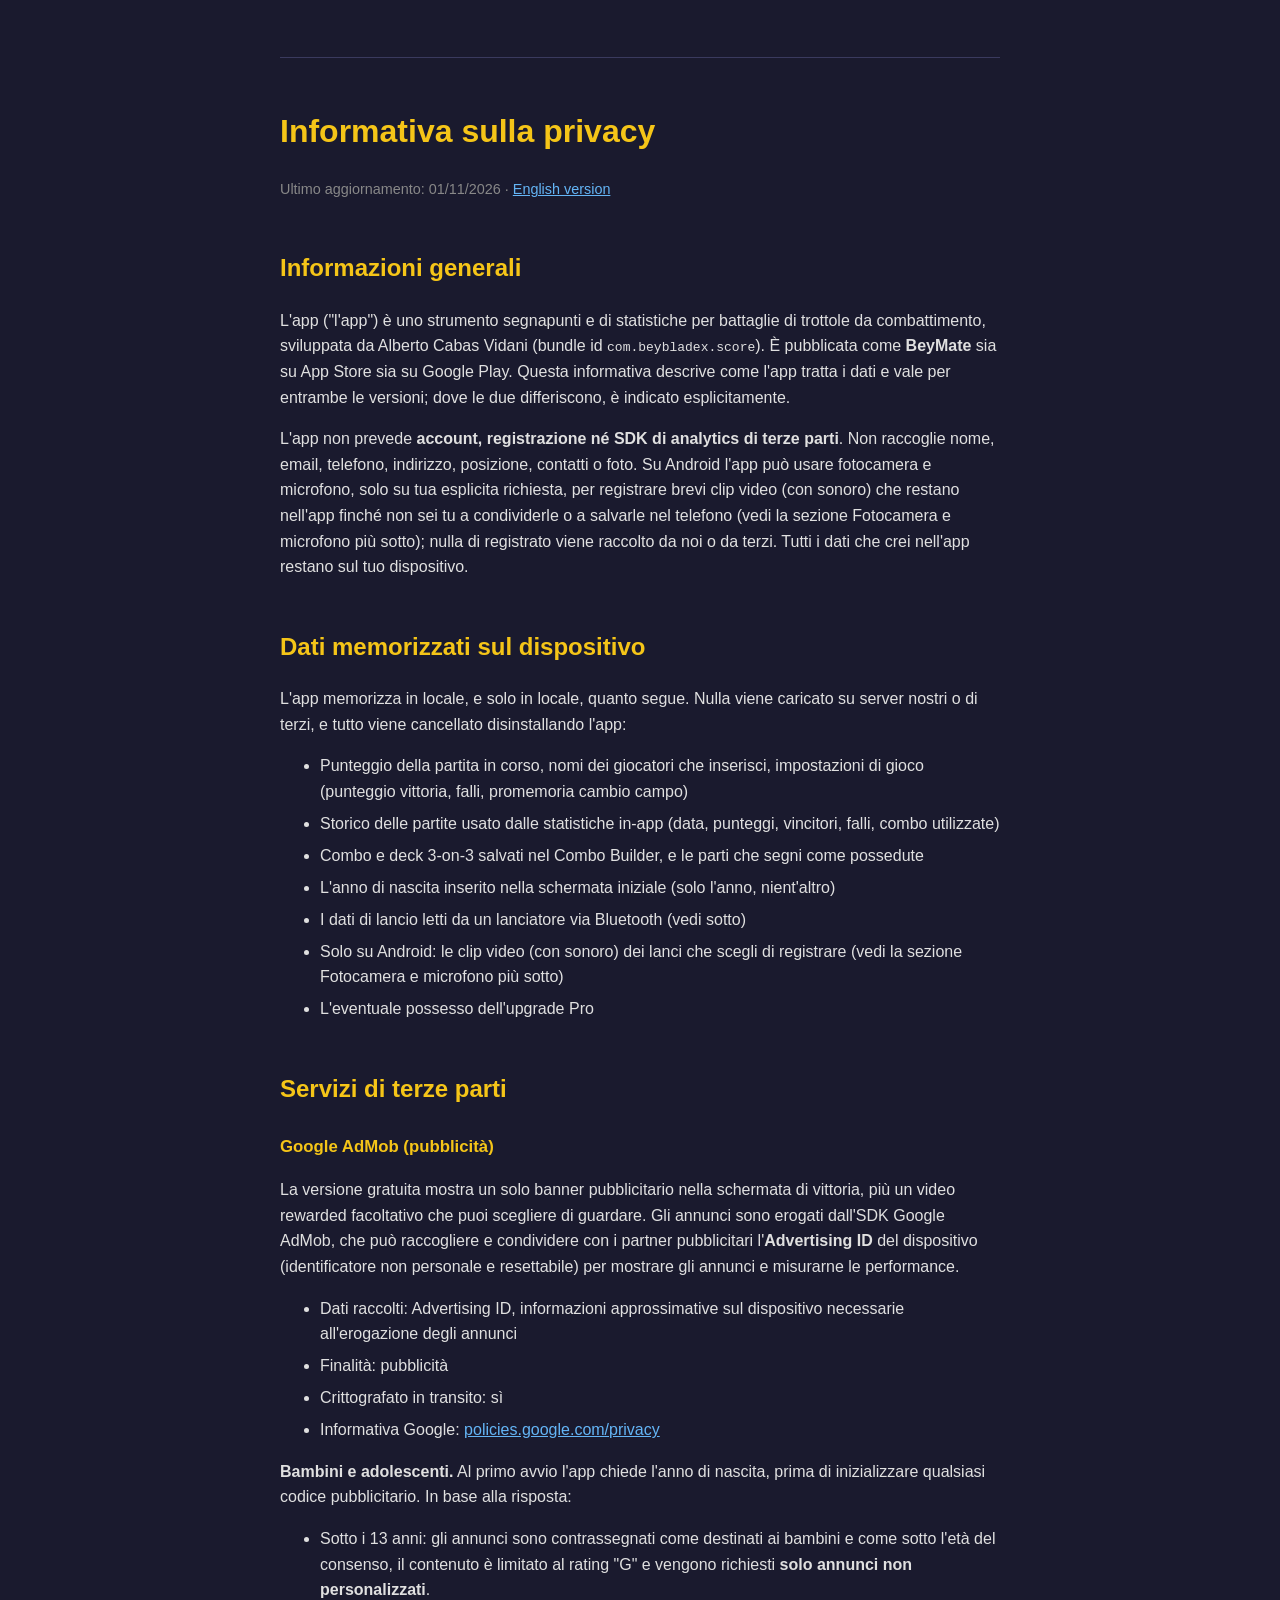
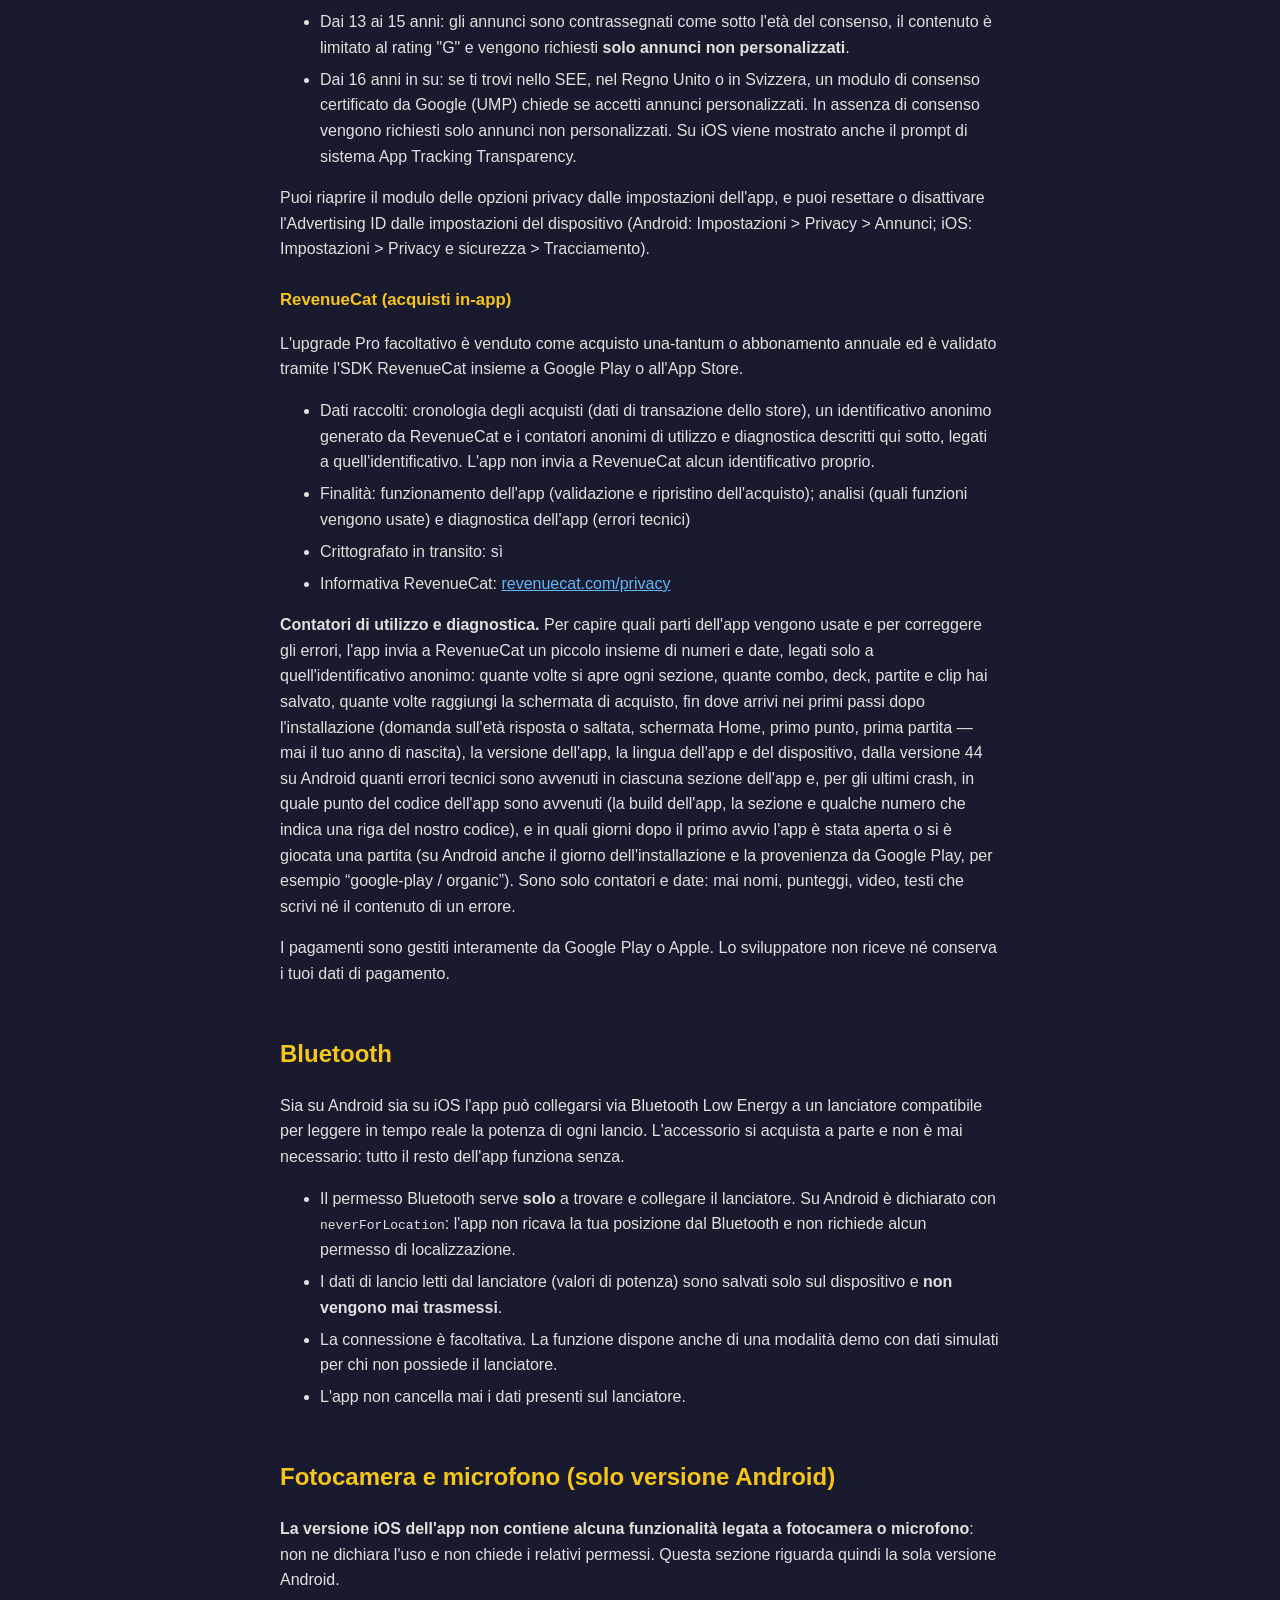
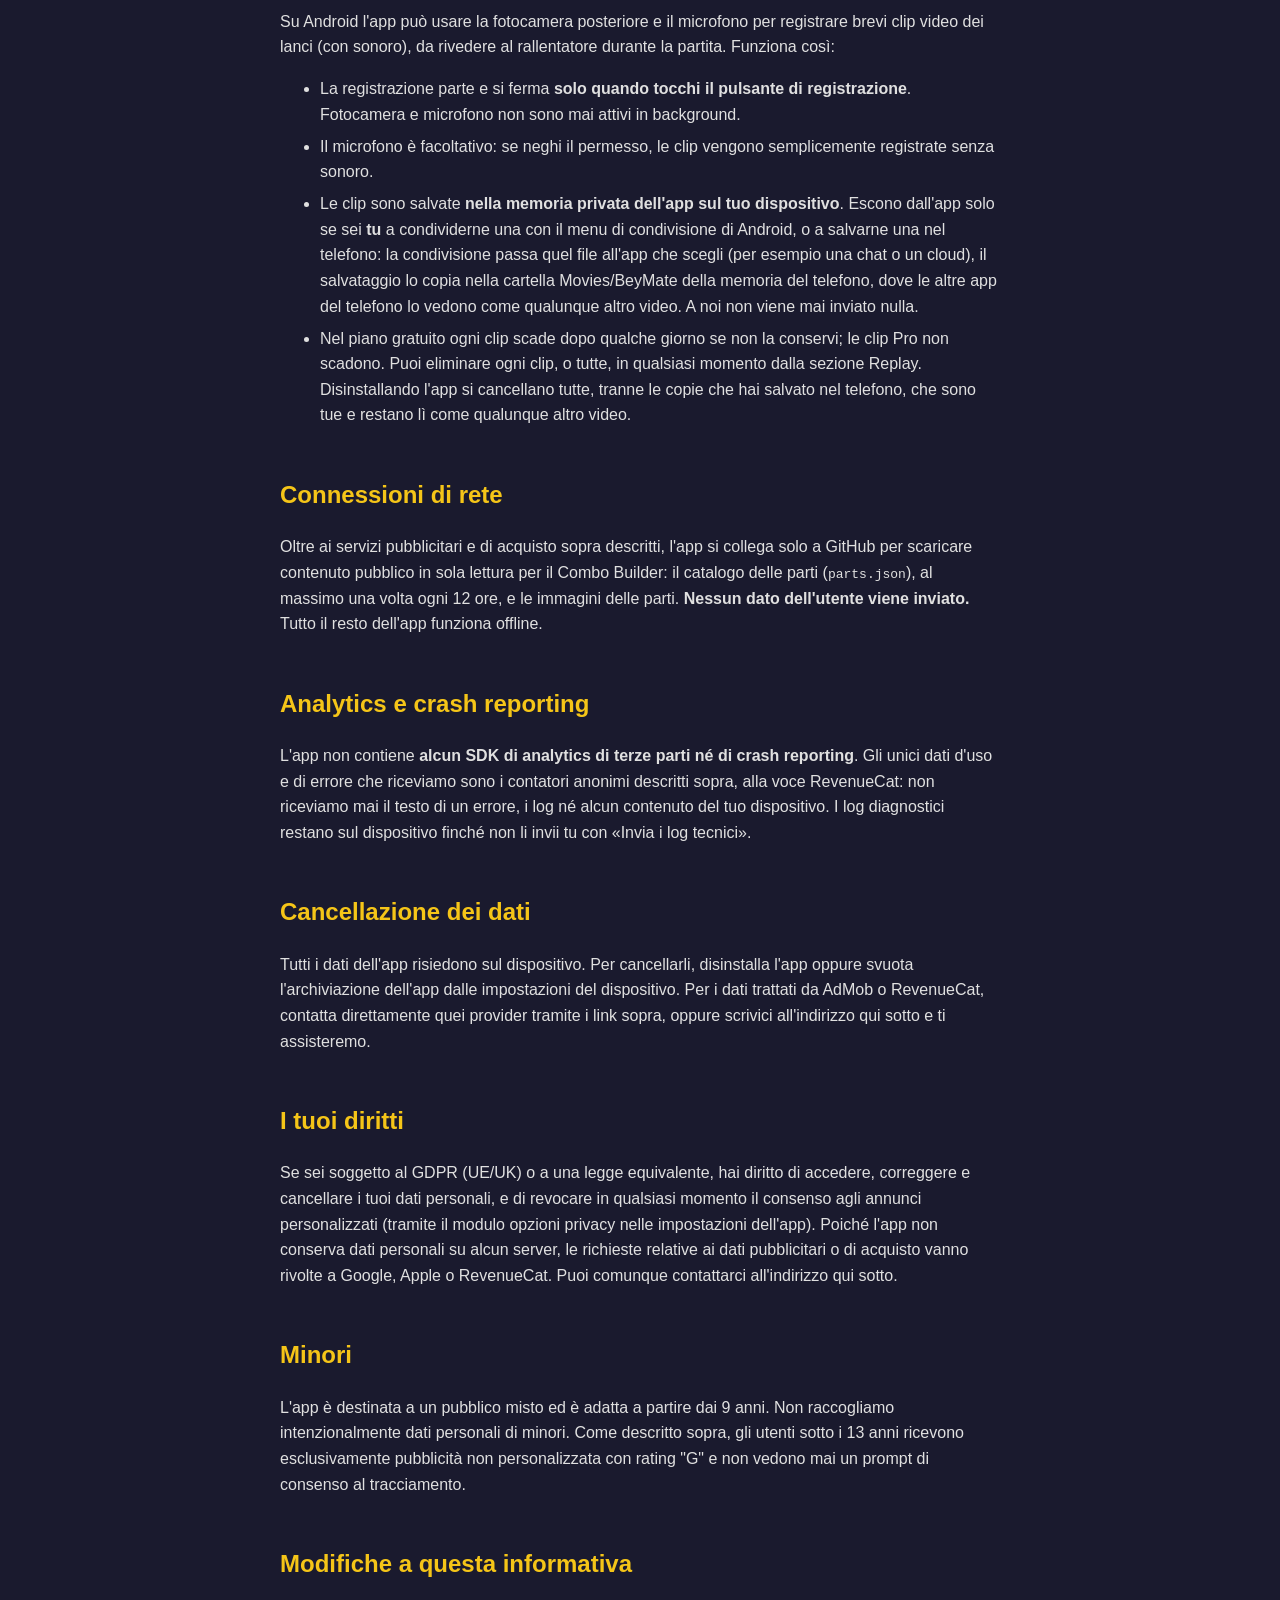
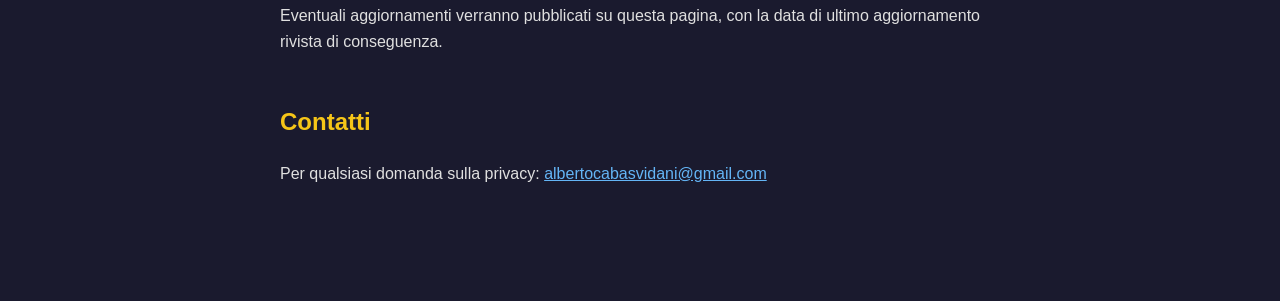
==== commit 540421cd: "BeyMate: privacy policy con il punto del codice degli ultimi crash Dalla build Android 48 l'app invi" ====
--- a/beybladex-score/privacy-policy.html
+++ b/beybladex-score/privacy-policy.html
@@ -22,7 +22,7 @@
 <body>
 
 <h1 id="en">Privacy Policy</h1>
-<p class="date">Last updated: 25 October 2026 &middot; <a href="#it">Versione italiana</a></p>
+<p class="date">Last updated: 1 November 2026 &middot; <a href="#it">Versione italiana</a></p>
 
 <h2>Overview</h2>
 <p>The app (&ldquo;the app&rdquo;) is a scorekeeping and statistics tool for spinning-top battles, developed by Alberto Cabas Vidani (bundle id <code>com.beybladex.score</code>). It is published as <strong>BeyMate</strong> on both the Apple App Store and Google Play. This policy explains what data the app handles and applies to both versions; where the two differ, it is stated explicitly.</p>
@@ -66,7 +66,7 @@
   <li>Encrypted in transit: yes</li>
   <li>RevenueCat privacy policy: <a href="https://www.revenuecat.com/privacy">revenuecat.com/privacy</a></li>
 </ul>
-<p><strong>Usage and diagnostic counters.</strong> To understand which parts of the app are used and to fix errors, the app sends RevenueCat a small set of numbers and dates, tied only to that anonymous identifier: how many times each section is opened, how many combos, decks, matches and clips you have saved, how often you reach the purchase screen, how far you get in the first steps after installing (age question answered or skipped, home screen, first point, first match &mdash; never your year of birth), the app version, the app and device language, from version 44 on Android how many technical errors occurred in each section of the app, and on which days after the first launch the app was opened or a match was played (on Android also the day the app was installed and the Google Play source of the install, for example &ldquo;google-play / organic&rdquo;). They are counters and dates only: never names, scores, video, text you write, or the content of an error.</p>
+<p><strong>Usage and diagnostic counters.</strong> To understand which parts of the app are used and to fix errors, the app sends RevenueCat a small set of numbers and dates, tied only to that anonymous identifier: how many times each section is opened, how many combos, decks, matches and clips you have saved, how often you reach the purchase screen, how far you get in the first steps after installing (age question answered or skipped, home screen, first point, first match &mdash; never your year of birth), the app version, the app and device language, from version 44 on Android how many technical errors occurred in each section of the app and, for the last few crashes, where in the app's own code they happened (the app build, the section and a few numbers that point to a line of our code), and on which days after the first launch the app was opened or a match was played (on Android also the day the app was installed and the Google Play source of the install, for example &ldquo;google-play / organic&rdquo;). They are counters and dates only: never names, scores, video, text you write, or the content of an error.</p>
 <p>Payments are handled entirely by Google Play or Apple. The developer never receives or stores your payment details.</p>
 
 <h2>Bluetooth</h2>
@@ -92,7 +92,7 @@
 <p>Apart from the advertising and purchase services above, the app connects only to GitHub to download read-only public content for the Combo Builder: the parts catalogue (<code>parts.json</code>), at most once every 12 hours, and the images of the parts. <strong>No user data is sent.</strong> Everything else in the app works offline.</p>
 
 <h2>Analytics and crash reporting</h2>
-<p>The app contains <strong>no third-party analytics SDK and no crash reporting SDK</strong>. The only usage and error data we receive are the anonymous counters described under RevenueCat above: we never receive error details, logs or any content of your device. Diagnostic logs stay on your device unless you send them yourself with &ldquo;Send technical logs&rdquo;.</p>
+<p>The app contains <strong>no third-party analytics SDK and no crash reporting SDK</strong>. The only usage and error data we receive are the anonymous counters described under RevenueCat above: we never receive the text of an error, logs or any content of your device. Diagnostic logs stay on your device unless you send them yourself with &ldquo;Send technical logs&rdquo;.</p>
 
 <h2>Data deletion</h2>
 <p>All app data lives on your device. To delete it, uninstall the app or clear the app's storage from your device settings. For data held by AdMob or RevenueCat, contact those providers directly using the links above, or write to us at the address below and we will assist.</p>
@@ -112,7 +112,7 @@
 <hr>
 
 <h1 id="it">Informativa sulla privacy</h1>
-<p class="date">Ultimo aggiornamento: 25/10/2026 &middot; <a href="#en">English version</a></p>
+<p class="date">Ultimo aggiornamento: 01/11/2026 &middot; <a href="#en">English version</a></p>
 
 <h2>Informazioni generali</h2>
 <p>L'app ("l'app") è uno strumento segnapunti e di statistiche per battaglie di trottole da combattimento, sviluppata da Alberto Cabas Vidani (bundle id <code>com.beybladex.score</code>). È pubblicata come <strong>BeyMate</strong> sia su App Store sia su Google Play. Questa informativa descrive come l'app tratta i dati e vale per entrambe le versioni; dove le due differiscono, è indicato esplicitamente.</p>
@@ -156,7 +156,7 @@
   <li>Crittografato in transito: sì</li>
   <li>Informativa RevenueCat: <a href="https://www.revenuecat.com/privacy">revenuecat.com/privacy</a></li>
 </ul>
-<p><strong>Contatori di utilizzo e diagnostica.</strong> Per capire quali parti dell'app vengono usate e per correggere gli errori, l'app invia a RevenueCat un piccolo insieme di numeri e date, legati solo a quell'identificativo anonimo: quante volte si apre ogni sezione, quante combo, deck, partite e clip hai salvato, quante volte raggiungi la schermata di acquisto, fin dove arrivi nei primi passi dopo l'installazione (domanda sull'età risposta o saltata, schermata Home, primo punto, prima partita &mdash; mai il tuo anno di nascita), la versione dell'app, la lingua dell'app e del dispositivo, dalla versione 44 su Android quanti errori tecnici sono avvenuti in ciascuna sezione dell'app, e in quali giorni dopo il primo avvio l'app &egrave; stata aperta o si &egrave; giocata una partita (su Android anche il giorno dell'installazione e la provenienza da Google Play, per esempio &ldquo;google-play / organic&rdquo;). Sono solo contatori e date: mai nomi, punteggi, video, testi che scrivi né il contenuto di un errore.</p>
+<p><strong>Contatori di utilizzo e diagnostica.</strong> Per capire quali parti dell'app vengono usate e per correggere gli errori, l'app invia a RevenueCat un piccolo insieme di numeri e date, legati solo a quell'identificativo anonimo: quante volte si apre ogni sezione, quante combo, deck, partite e clip hai salvato, quante volte raggiungi la schermata di acquisto, fin dove arrivi nei primi passi dopo l'installazione (domanda sull'età risposta o saltata, schermata Home, primo punto, prima partita &mdash; mai il tuo anno di nascita), la versione dell'app, la lingua dell'app e del dispositivo, dalla versione 44 su Android quanti errori tecnici sono avvenuti in ciascuna sezione dell'app e, per gli ultimi crash, in quale punto del codice dell'app sono avvenuti (la build dell'app, la sezione e qualche numero che indica una riga del nostro codice), e in quali giorni dopo il primo avvio l'app &egrave; stata aperta o si &egrave; giocata una partita (su Android anche il giorno dell'installazione e la provenienza da Google Play, per esempio &ldquo;google-play / organic&rdquo;). Sono solo contatori e date: mai nomi, punteggi, video, testi che scrivi né il contenuto di un errore.</p>
 <p>I pagamenti sono gestiti interamente da Google Play o Apple. Lo sviluppatore non riceve né conserva i tuoi dati di pagamento.</p>
 
 <h2>Bluetooth</h2>
@@ -182,7 +182,7 @@
 <p>Oltre ai servizi pubblicitari e di acquisto sopra descritti, l'app si collega solo a GitHub per scaricare contenuto pubblico in sola lettura per il Combo Builder: il catalogo delle parti (<code>parts.json</code>), al massimo una volta ogni 12 ore, e le immagini delle parti. <strong>Nessun dato dell'utente viene inviato.</strong> Tutto il resto dell'app funziona offline.</p>
 
 <h2>Analytics e crash reporting</h2>
-<p>L'app non contiene <strong>alcun SDK di analytics di terze parti né di crash reporting</strong>. Gli unici dati d'uso e di errore che riceviamo sono i contatori anonimi descritti sopra, alla voce RevenueCat: non riceviamo mai i dettagli di un errore, i log né alcun contenuto del tuo dispositivo. I log diagnostici restano sul dispositivo finché non li invii tu con &laquo;Invia i log tecnici&raquo;.</p>
+<p>L'app non contiene <strong>alcun SDK di analytics di terze parti né di crash reporting</strong>. Gli unici dati d'uso e di errore che riceviamo sono i contatori anonimi descritti sopra, alla voce RevenueCat: non riceviamo mai il testo di un errore, i log né alcun contenuto del tuo dispositivo. I log diagnostici restano sul dispositivo finché non li invii tu con &laquo;Invia i log tecnici&raquo;.</p>
 
 <h2>Cancellazione dei dati</h2>
 <p>Tutti i dati dell'app risiedono sul dispositivo. Per cancellarli, disinstalla l'app oppure svuota l'archiviazione dell'app dalle impostazioni del dispositivo. Per i dati trattati da AdMob o RevenueCat, contatta direttamente quei provider tramite i link sopra, oppure scrivici all'indirizzo qui sotto e ti assisteremo.</p>
